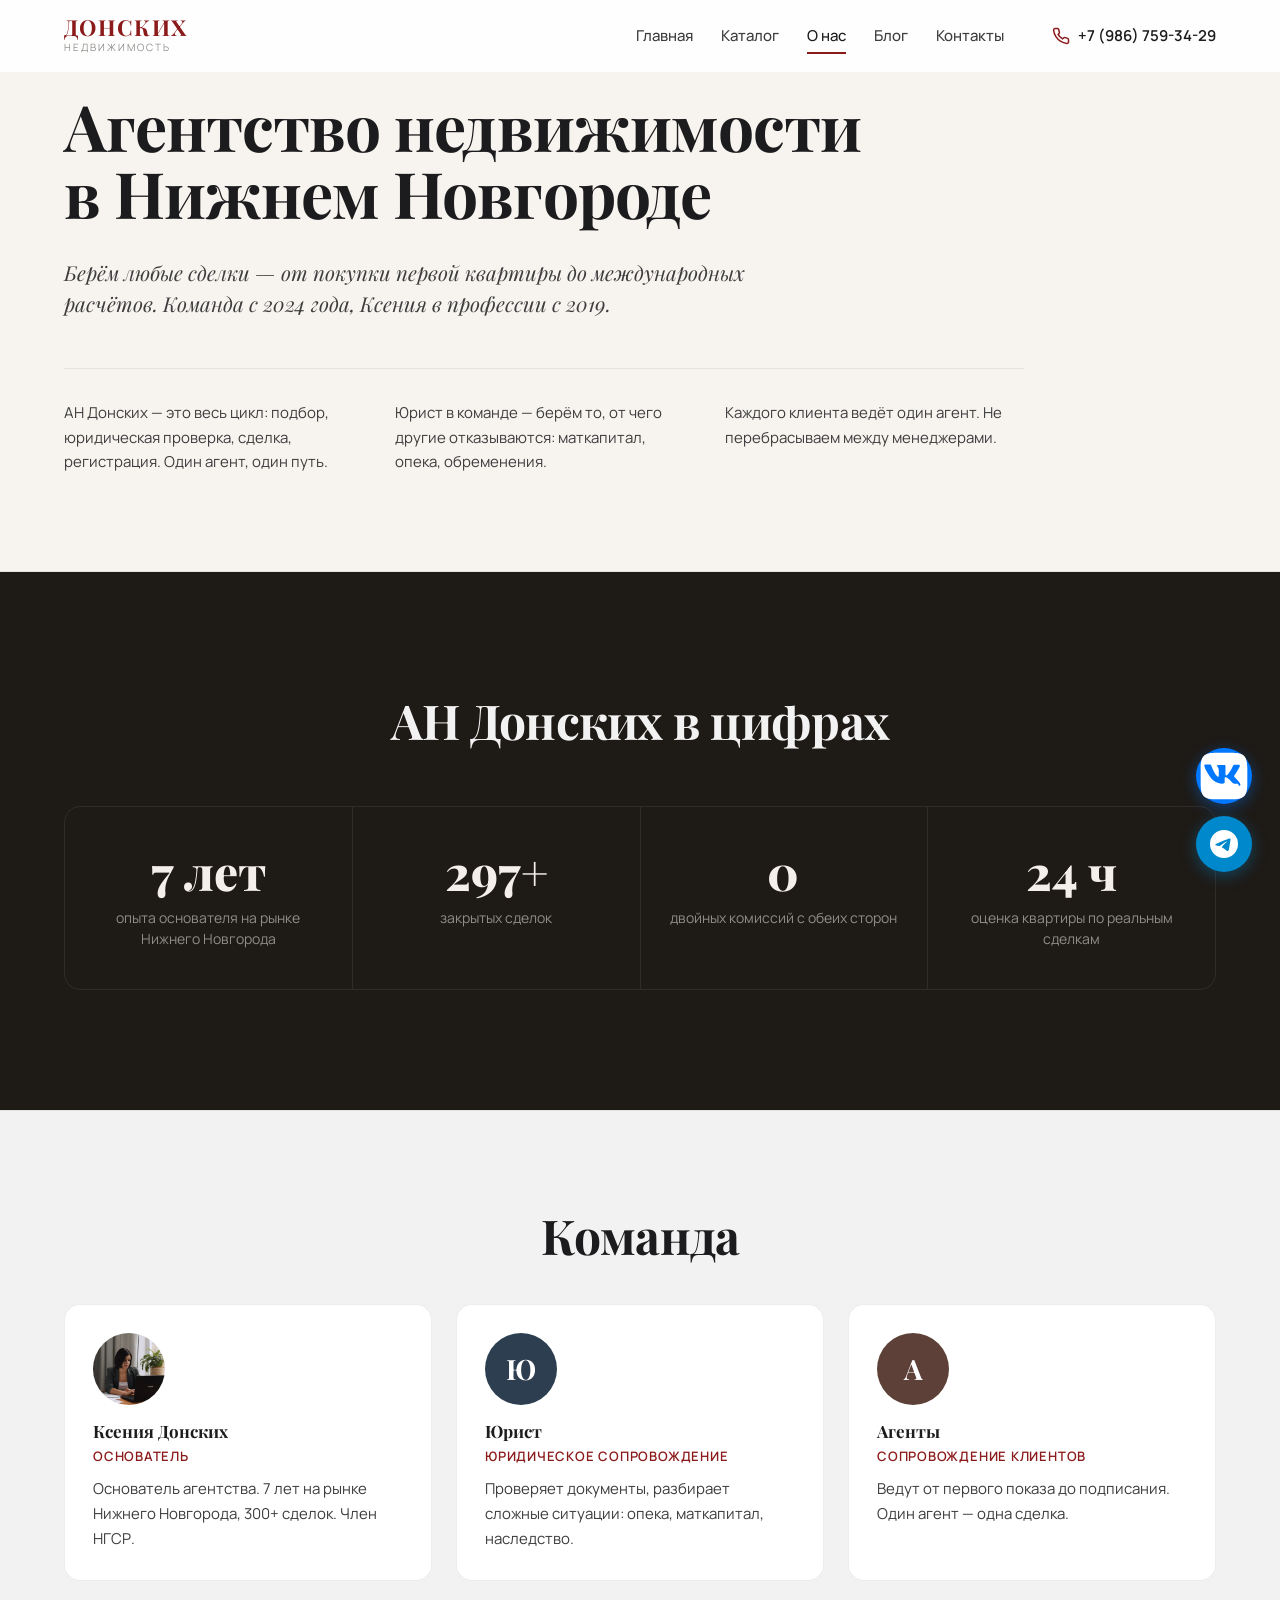
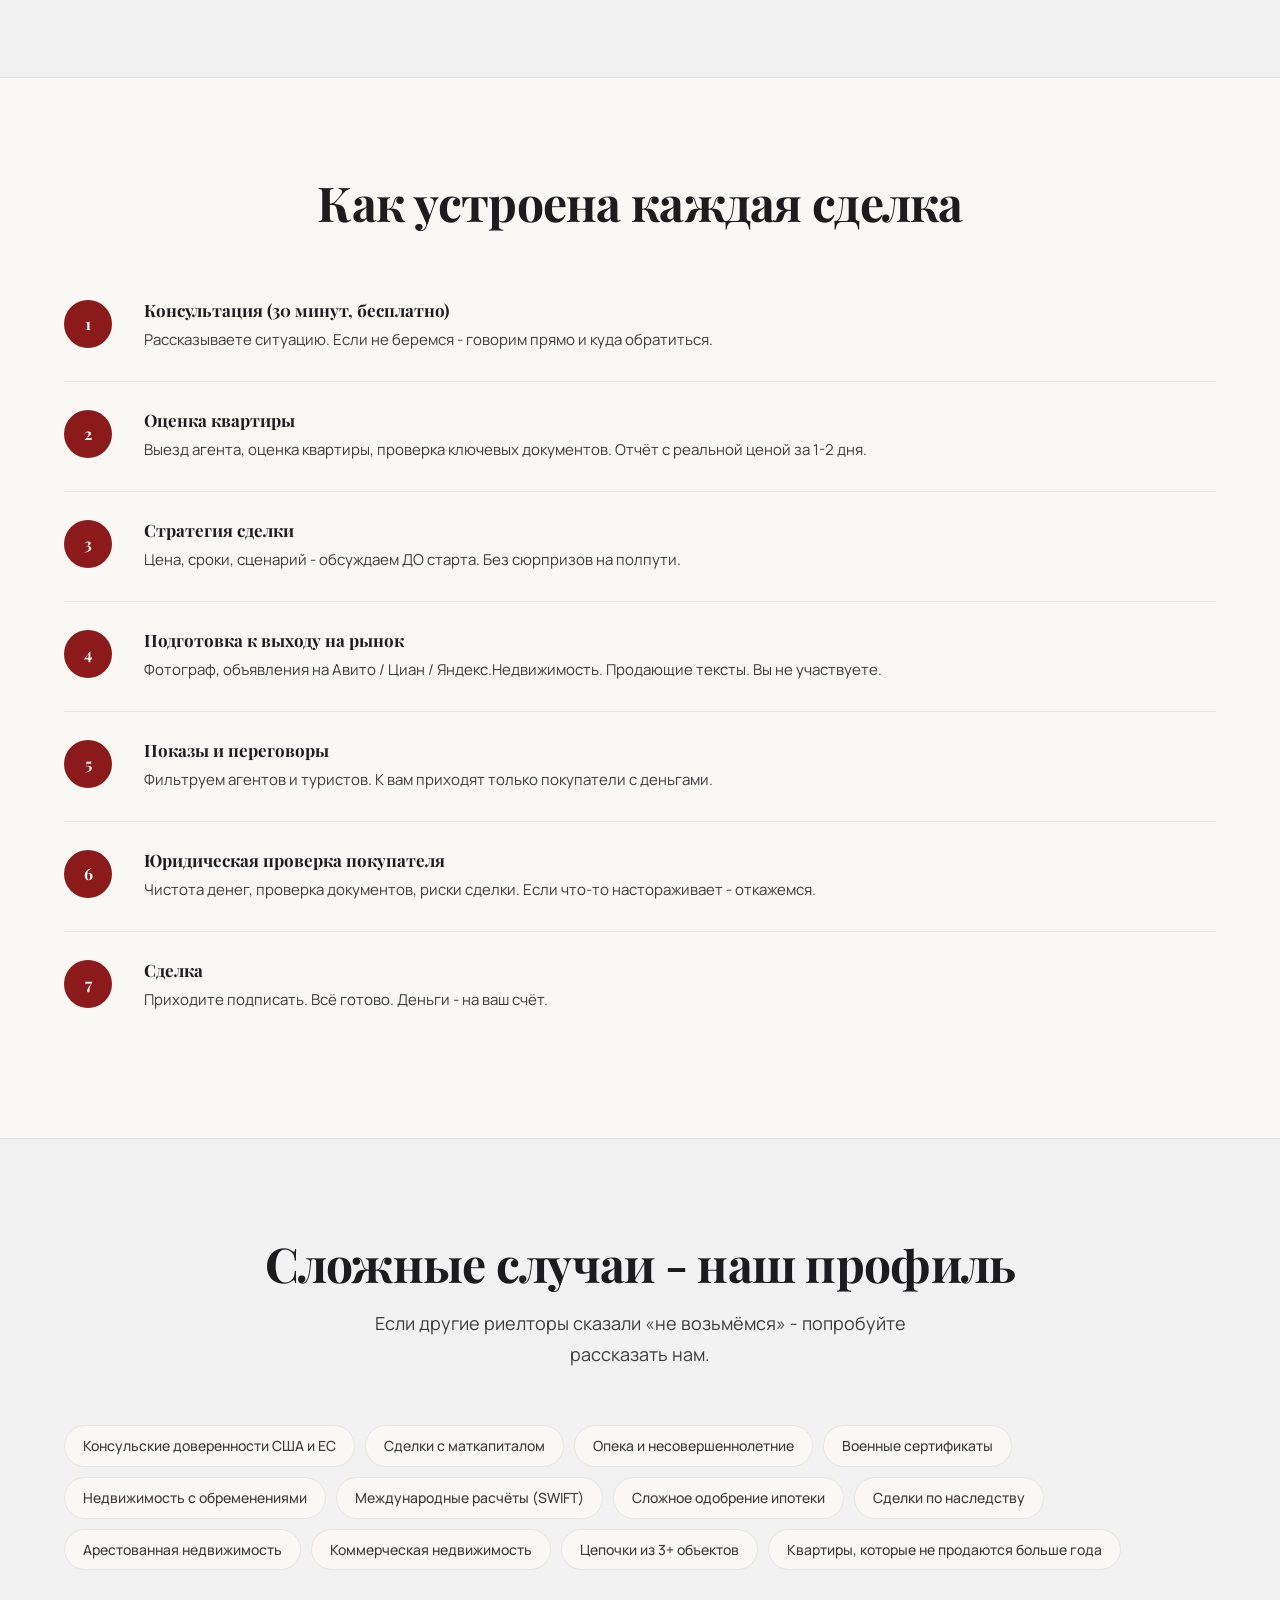
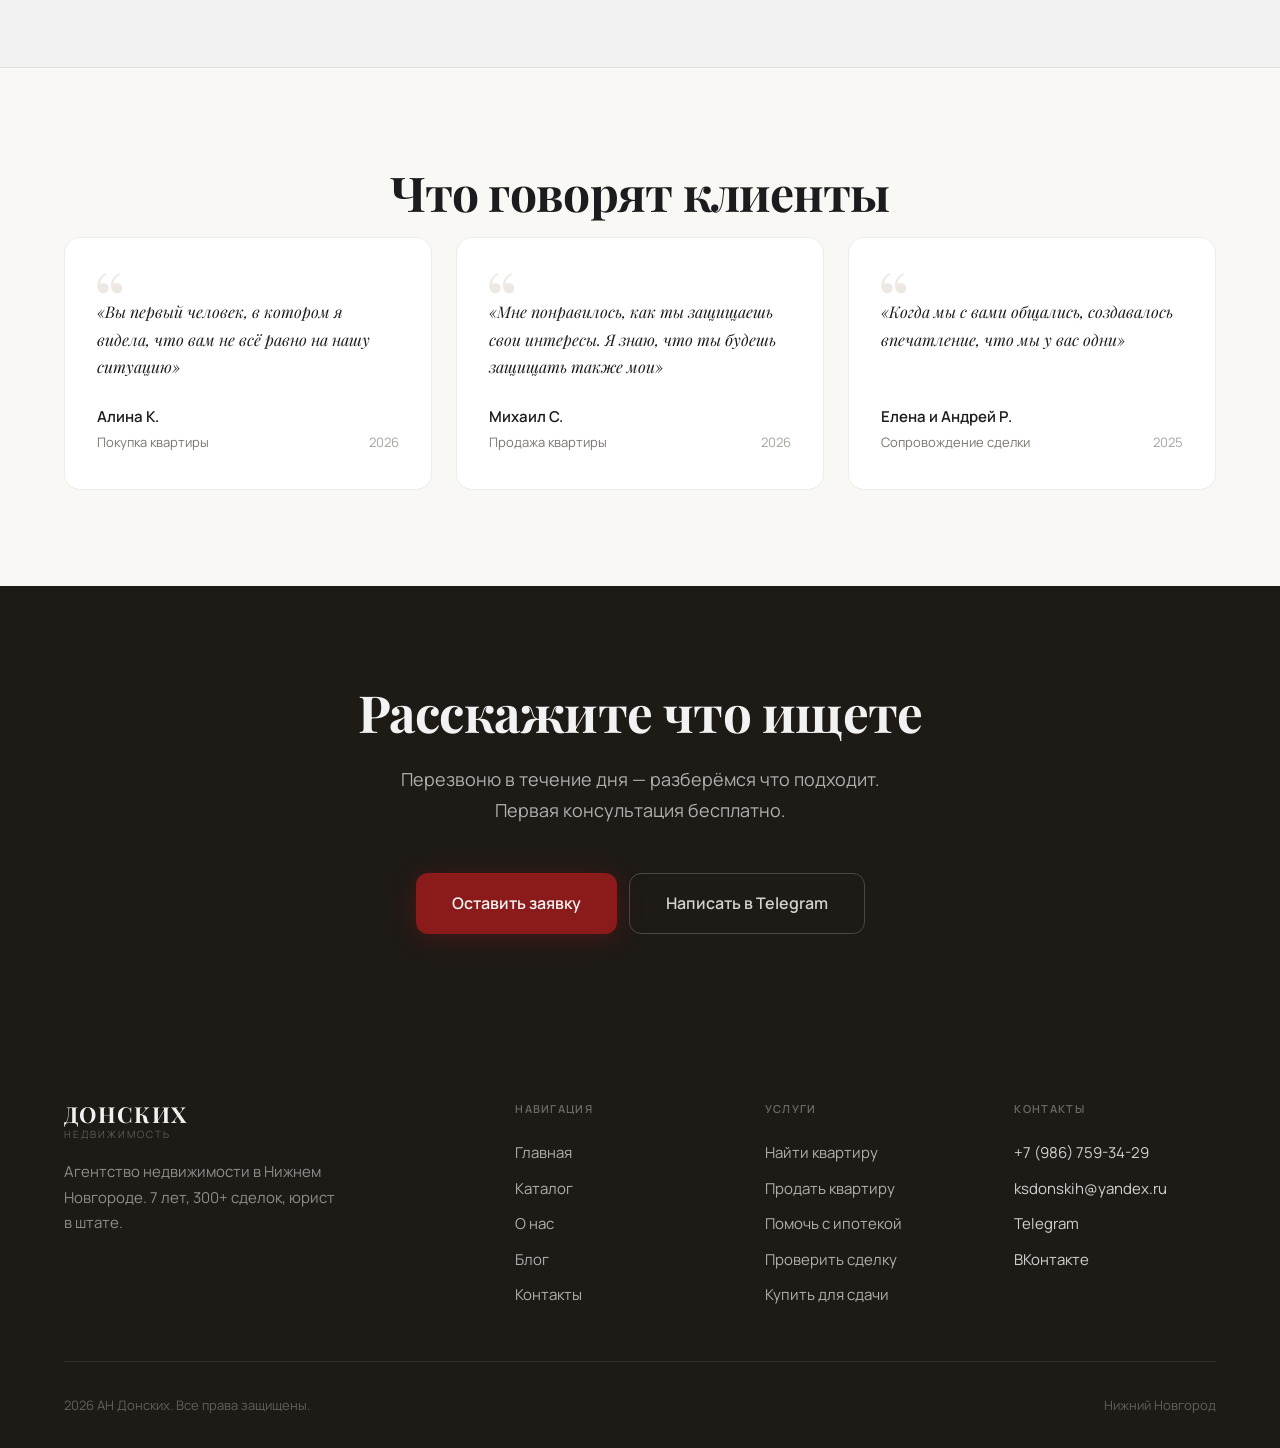
==== about.html @ f5d44aa5 "revert to monograms until KIE Seedream recovers" ====
<!DOCTYPE html>
<html lang="ru">
<head>
  <meta charset="UTF-8">
  <meta name="viewport" content="width=device-width, initial-scale=1.0">
  <title>О нас - АН Донских, агентство недвижимости в Нижнем Новгороде</title>
  <meta name="description" content="АН Донских - агентство недвижимости в Нижнем Новгороде. 7 лет опыта основателя, 300+ сделок, юрист в команде. Сложные случаи - наш профиль.">
  <link rel="canonical" href="https://donskikh-realty.ru/about.html">

  <!-- Favicon -->
  <link rel="icon" href="data:image/svg+xml,<svg xmlns='http://www.w3.org/2000/svg' viewBox='0 0 100 100'><rect width='100' height='100' rx='16' fill='%238B1A1A'/><text x='50' y='50' dy='.35em' font-size='64' font-family='Georgia,serif' fill='white' text-anchor='middle'>Д</text></svg>">

  <meta property="og:type" content="website">
  <meta property="og:title" content="О нас - АН Донских, агентство недвижимости в Нижнем Новгороде">
  <meta property="og:description" content="7 лет опыта, 300+ сделок, юрист в команде. Один агент до ключей. Без двойных комиссий.">
  <meta property="og:image" content="https://katrinfelix.github.io/donskikh-realty/images/hero-poster.jpg">
  <meta property="og:locale" content="ru_RU">

  <link rel="preconnect" href="https://fonts.googleapis.com">
  <link rel="preconnect" href="https://fonts.gstatic.com" crossorigin>
  <link href="https://fonts.googleapis.com/css2?family=Playfair+Display:ital,wght@0,700;0,800;1,400&family=Manrope:wght@300;400;500;600&display=swap" rel="stylesheet">
  <link rel="stylesheet" href="style.css">

  <script type="application/ld+json">
  {
    "@context": "https://schema.org",
    "@type": "RealEstateAgent",
    "name": "АН Донских",
    "description": "Агентство недвижимости в Нижнем Новгороде. 7 лет опыта, 300+ сделок, юрист в команде.",
    "url": "https://donskikh-realty.ru",
    "telephone": "+79867593429",
    "email": "ksdonskih@yandex.ru",
    "address": {
      "@type": "PostalAddress",
      "addressLocality": "Нижний Новгород",
      "addressRegion": "Нижегородская область",
      "addressCountry": "RU"
    },
    "founder": {
      "@type": "Person",
      "name": "Ксения Донских"
    }
  }
  </script>

  <style>
    /* --- Цифры агентства - ТЁМНАЯ секция --- */
    .numbers-section {
      background: var(--dark-warm);
      color: var(--white);
      padding: 120px 0;
    }
    .numbers-section h2 {
      color: var(--white);
      text-align: center;
      margin-bottom: 56px;
    }
    .numbers-grid-4 {
      display: grid;
      grid-template-columns: repeat(4, 1fr);
      gap: 0;
      border: 1px solid rgba(255,255,255,0.08);
      border-radius: var(--radius-lg);
      overflow: hidden;
    }
    .number-item {
      text-align: center;
      padding: 40px 24px;
      border-right: 1px solid rgba(255,255,255,0.08);
      transition: background var(--transition);
    }
    .number-item:last-child {
      border-right: none;
    }
    .number-item:hover {
      background: rgba(255,255,255,0.03);
    }
    .number-value {
      font-family: var(--font-heading);
      font-size: clamp(2.25rem, 4vw, 3rem);
      font-weight: 800;
      color: var(--primary-bg);
      line-height: 1;
      margin-bottom: 12px;
    }
    .number-label {
      font-family: var(--font);
      font-size: 0.875rem;
      color: rgba(255,255,255,0.5);
      line-height: 1.5;
    }

    /* --- Команда - компактная секция --- */
    .team-grid {
      display: grid;
      grid-template-columns: repeat(3, 1fr);
      gap: 24px;
      margin-top: 40px;
    }
    .team-card {
      padding: 28px;
      background: var(--bg-card);
      border: 1px solid var(--border-light);
      border-radius: var(--radius-lg);
      transition: border-color var(--transition);
    }
    .team-card:hover {
      border-color: var(--neutral-300);
    }
    .team-card-photo {
      width: 72px;
      height: 72px;
      border-radius: 50%;
      object-fit: cover;
      object-position: top;
      margin-bottom: 16px;
      display: block;
    }
    .team-card-photo-placeholder {
      width: 72px;
      height: 72px;
      border-radius: 50%;
      background: var(--neutral-100);
      border: 1px solid var(--border-light);
      margin-bottom: 16px;
      display: flex;
      align-items: center;
      justify-content: center;
    }
    .team-card-photo-placeholder svg {
      width: 32px;
      height: 32px;
      color: var(--neutral-400);
    }
    .team-monogram {
      width: 72px;
      height: 72px;
      border-radius: 50%;
      margin-bottom: 16px;
      display: flex;
      align-items: center;
      justify-content: center;
      font-family: var(--font-heading);
      font-size: 1.75rem;
      font-weight: 700;
      color: #fff;
      letter-spacing: -0.01em;
      flex-shrink: 0;
    }
    .team-card h3 {
      font-family: var(--font-heading);
      font-size: 1.0625rem;
      margin-bottom: 4px;
      color: var(--text);
    }
    .team-card-role {
      font-family: var(--font);
      font-size: 0.8125rem;
      color: var(--primary);
      font-weight: 600;
      margin-bottom: 10px;
      text-transform: uppercase;
      letter-spacing: 0.06em;
    }
    .team-card p {
      font-family: var(--font);
      font-size: 0.9375rem;
      color: var(--text-secondary);
      line-height: 1.65;
      margin: 0;
    }

    /* --- Экспертиза теги --- */
    .expertise-tags {
      display: flex;
      flex-wrap: wrap;
      gap: 10px;
      margin-top: 32px;
    }
    .expertise-tag {
      background: var(--neutral-50);
      border: 1px solid var(--border-light);
      border-radius: 100px;
      padding: 8px 18px;
      font-family: var(--font);
      font-size: 0.875rem;
      color: var(--text-secondary);
      transition: all var(--transition);
    }
    .expertise-tag:hover {
      background: var(--primary-bg);
      border-color: var(--primary);
      color: var(--primary);
    }

    /* --- Hero типографический (без фото) --- */
    .about-hero-typographic {
      padding: 72px 0 96px;
      background: var(--bg);
      border-bottom: 1px solid var(--border-light);
    }
    .about-hero-inner {
      max-width: 960px;
    }
    .about-hero-inner h1 {
      font-family: var(--font-heading);
      font-size: clamp(2.25rem, 5vw, 4rem);
      line-height: 1.05;
      letter-spacing: -0.015em;
      margin: 20px 0 32px;
      color: var(--text);
    }
    .about-hero-inner .lead {
      font-family: var(--font-heading);
      font-style: italic;
      font-size: clamp(1.125rem, 1.6vw, 1.4rem);
      line-height: 1.5;
      color: var(--text-secondary);
      max-width: 720px;
      margin-bottom: 48px;
    }
    .about-hero-meta {
      display: grid;
      grid-template-columns: repeat(3, 1fr);
      gap: 32px;
      padding-top: 32px;
      border-top: 1px solid var(--border-light);
    }
    .about-hero-meta .meta-col p {
      font-family: var(--font);
      font-size: 0.9375rem;
      line-height: 1.65;
      color: var(--text-secondary);
      margin: 0;
    }

    /* --- Процесс - 7 шагов --- */
    .process-steps-7 {
      display: flex;
      flex-direction: column;
      gap: 0;
      margin-top: 40px;
    }
    .process-step-7 {
      display: grid;
      grid-template-columns: 56px 1fr;
      gap: 24px;
      padding: 28px 0;
      border-bottom: 1px solid var(--border-light);
      align-items: start;
    }
    .process-step-7:last-child {
      border-bottom: none;
    }
    .step-num-7 {
      width: 48px;
      height: 48px;
      border-radius: 50%;
      background: var(--primary);
      color: var(--white);
      display: flex;
      align-items: center;
      justify-content: center;
      font-family: var(--font-heading);
      font-weight: 700;
      font-size: 1rem;
      flex-shrink: 0;
    }
    .step-content-7 h3 {
      font-family: var(--font-heading);
      font-size: 1.0625rem;
      margin-bottom: 8px;
      color: var(--text);
    }
    .step-content-7 p {
      font-family: var(--font);
      color: var(--text-secondary);
      font-size: 0.9375rem;
      line-height: 1.65;
      margin: 0;
    }

    @media (max-width: 1024px) {
      .numbers-grid-4 { grid-template-columns: repeat(2, 1fr); }
      .numbers-grid-4 .number-item:nth-child(2) { border-right: none; }
      .numbers-grid-4 .number-item:nth-child(3) { border-right: 1px solid rgba(255,255,255,0.08); }
      .numbers-grid-4 .number-item:nth-child(1),
      .numbers-grid-4 .number-item:nth-child(2) {
        border-bottom: 1px solid rgba(255,255,255,0.08);
      }
      .team-grid { grid-template-columns: 1fr; gap: 16px; }
      .about-hero-meta { grid-template-columns: 1fr; gap: 20px; }
    }
    @media (max-width: 768px) {
      .numbers-grid-4 { grid-template-columns: repeat(2, 1fr); }
      .process-step-7 { grid-template-columns: 44px 1fr; gap: 16px; }
      .about-hero-typographic { padding: 56px 0 72px; }
    }
  </style>
</head>
<body>

  <!-- 1. Header -->
  <header class="header">
    <div class="container">
      <a href="index.html" class="logo">
        <span class="logo-wordmark">ДОНСКИХ</span>
        <span class="logo-sub">Недвижимость</span>
      </a>
      <nav class="nav">
        <a href="index.html">Главная</a>
        <a href="catalog.html">Каталог</a>
        <a href="about.html" class="active">О&nbsp;нас</a>
        <a href="blog.html">Блог</a>
        <a href="contact.html">Контакты</a>
      </nav>
      <a href="tel:+79867593429" class="header-phone">
        <svg viewBox="0 0 24 24" fill="none" stroke="currentColor" stroke-width="2"><path d="M22 16.92v3a2 2 0 01-2.18 2 19.79 19.79 0 01-8.63-3.07 19.5 19.5 0 01-6-6 19.79 19.79 0 01-3.07-8.67A2 2 0 014.11 2h3a2 2 0 012 1.72c.127.96.361 1.903.7 2.81a2 2 0 01-.45 2.11L8.09 9.91a16 16 0 006 6l1.27-1.27a2 2 0 012.11-.45c.907.339 1.85.573 2.81.7A2 2 0 0122 16.92z"/></svg>
        +7&nbsp;(986)&nbsp;759-34-29
      </a>
      <button class="burger" aria-label="Меню">
        <span></span><span></span><span></span>
      </button>
    </div>
  </header>

  <!-- Mobile Menu -->
  <div class="mobile-menu">
    <a href="index.html">Главная</a>
    <a href="catalog.html">Каталог</a>
    <a href="about.html">О нас</a>
    <a href="blog.html">Блог</a>
    <a href="contact.html">Контакты</a>
    <a href="tel:+79867593429" style="color: var(--primary);">+7 (986) 759-34-29</a>
    <a href="contact.html" class="btn btn-primary">Оставить заявку</a>
  </div>

  <!-- 2. Hero - типографический -->
  <section class="about-hero about-hero-typographic">
    <div class="container">
      <div class="about-hero-inner reveal">
        <h1>Агентство недвижимости<br>в&nbsp;Нижнем&nbsp;Новгороде</h1>
        <p class="lead">Берём любые сделки — от покупки первой квартиры до международных расчётов. Команда с 2024 года, Ксения в профессии с 2019.</p>
        <div class="about-hero-meta">
          <div class="meta-col">
            <p>АН Донских — это весь цикл: подбор, юридическая проверка, сделка, регистрация. Один агент, один путь.</p>
          </div>
          <div class="meta-col">
            <p>Юрист в команде — берём то, от чего другие отказываются: маткапитал, опека, обременения.</p>
          </div>
          <div class="meta-col">
            <p>Каждого клиента ведёт один агент. Не перебрасываем между менеджерами.</p>
          </div>
        </div>
      </div>
    </div>
  </section>

  <!-- 3. Цифры - тёмная секция -->
  <section class="numbers-section">
    <div class="container">
      <h2 class="reveal">АН Донских в цифрах</h2>
      <div class="numbers-grid-4">

        <div class="number-item reveal stagger-1">
          <div class="number-value" data-count="7" data-suffix=" лет">7 лет</div>
          <div class="number-label">опыта основателя на рынке Нижнего Новгорода</div>
        </div>

        <div class="number-item reveal stagger-2">
          <div class="number-value" data-count="300" data-suffix="+">300+</div>
          <div class="number-label">закрытых сделок</div>
        </div>

        <div class="number-item reveal stagger-3">
          <div class="number-value" data-count="0" data-suffix="">0</div>
          <div class="number-label">двойных комиссий с обеих сторон</div>
        </div>

        <div class="number-item reveal stagger-4">
          <div class="number-value" data-count="24" data-suffix=" ч">24 ч</div>
          <div class="number-label">оценка квартиры по реальным сделкам</div>
        </div>

      </div>
    </div>
  </section>

  <!-- 4. Команда -->
  <section class="section-white">
    <div class="container">
      <h2 class="section-title reveal">Команда</h2>
      <div class="team-grid">

        <div class="team-card reveal stagger-1">
          <img src="images/ksenia-5.jpg" alt="Ксения Донских - основатель АН Донских" class="team-card-photo">
          <h3>Ксения Донских</h3>
          <div class="team-card-role">Основатель</div>
          <p>Основатель агентства. 7 лет на рынке Нижнего Новгорода, 300+ сделок. Член НГСР.</p>
        </div>

        <div class="team-card reveal stagger-2">
          <div class="team-monogram" style="background:#2C3E50;">Ю</div>
          <h3>Юрист</h3>
          <div class="team-card-role">Юридическое сопровождение</div>
          <p>Проверяет документы, разбирает сложные ситуации: опека, маткапитал, наследство.</p>
        </div>

        <div class="team-card reveal stagger-3">
          <div class="team-monogram" style="background:#5D4037;">А</div>
          <h3>Агенты</h3>
          <div class="team-card-role">Сопровождение клиентов</div>
          <p>Ведут от первого показа до подписания. Один агент — одна сделка.</p>
        </div>

      </div>
    </div>
  </section>

  <!-- 5. Как мы ведём сделку - 7 этапов -->
  <section class="section-light">
    <div class="container">
      <h2 class="section-title reveal">Как устроена каждая сделка</h2>
      <div class="process-steps-7">

        <div class="process-step-7 reveal stagger-1">
          <div class="step-num-7">1</div>
          <div class="step-content-7">
            <h3>Консультация (30 минут, бесплатно)</h3>
            <p>Рассказываете ситуацию. Если не беремся - говорим прямо и куда обратиться.</p>
          </div>
        </div>

        <div class="process-step-7 reveal stagger-2">
          <div class="step-num-7">2</div>
          <div class="step-content-7">
            <h3>Оценка квартиры</h3>
            <p>Выезд агента, оценка квартиры, проверка ключевых документов. Отчёт с реальной ценой за 1-2 дня.</p>
          </div>
        </div>

        <div class="process-step-7 reveal stagger-3">
          <div class="step-num-7">3</div>
          <div class="step-content-7">
            <h3>Стратегия сделки</h3>
            <p>Цена, сроки, сценарий - обсуждаем ДО старта. Без сюрпризов на полпути.</p>
          </div>
        </div>

        <div class="process-step-7 reveal stagger-4">
          <div class="step-num-7">4</div>
          <div class="step-content-7">
            <h3>Подготовка к выходу на рынок</h3>
            <p>Фотограф, объявления на Авито / Циан / Яндекс.Недвижимость. Продающие тексты. Вы не участвуете.</p>
          </div>
        </div>

        <div class="process-step-7 reveal stagger-1">
          <div class="step-num-7">5</div>
          <div class="step-content-7">
            <h3>Показы и переговоры</h3>
            <p>Фильтруем агентов и туристов. К вам приходят только покупатели с деньгами.</p>
          </div>
        </div>

        <div class="process-step-7 reveal stagger-2">
          <div class="step-num-7">6</div>
          <div class="step-content-7">
            <h3>Юридическая проверка покупателя</h3>
            <p>Чистота денег, проверка документов, риски сделки. Если что-то настораживает - откажемся.</p>
          </div>
        </div>

        <div class="process-step-7 reveal stagger-3">
          <div class="step-num-7">7</div>
          <div class="step-content-7">
            <h3>Сделка</h3>
            <p>Приходите подписать. Всё готово. Деньги - на ваш счёт.</p>
          </div>
        </div>

      </div>
    </div>
  </section>

  <!-- 6. Экспертиза (теги) -->
  <section class="section-white">
    <div class="container">
      <h2 class="section-title reveal">Сложные случаи - наш профиль</h2>
      <p class="section-subtitle reveal">Если другие риелторы сказали «не возьмёмся» - попробуйте рассказать нам.</p>
      <div class="expertise-tags reveal">
        <span class="expertise-tag">Консульские доверенности США и ЕС</span>
        <span class="expertise-tag">Сделки с маткапиталом</span>
        <span class="expertise-tag">Опека и несовершеннолетние</span>
        <span class="expertise-tag">Военные сертификаты</span>
        <span class="expertise-tag">Недвижимость с обременениями</span>
        <span class="expertise-tag">Международные расчёты (SWIFT)</span>
        <span class="expertise-tag">Сложное одобрение ипотеки</span>
        <span class="expertise-tag">Сделки по наследству</span>
        <span class="expertise-tag">Арестованная недвижимость</span>
        <span class="expertise-tag">Коммерческая недвижимость</span>
        <span class="expertise-tag">Цепочки из 3+ объектов</span>
        <span class="expertise-tag">Квартиры, которые не продаются больше года</span>
      </div>
    </div>
  </section>

  <!-- 7. Отзывы -->
  <section class="section-light">
    <div class="container">
      <h2 class="section-title reveal">Что говорят клиенты</h2>
      <div class="reviews-grid" id="reviews-grid">
        <div class="review-card reveal stagger-1">
          <p class="review-text">«Вы первый человек, в котором я видела, что вам не всё равно на нашу ситуацию»</p>
          <div class="review-author">
            <div>
              <div class="review-name">Клиент АН Донских</div>
              <div class="review-type">Покупка квартиры</div>
            </div>
          </div>
        </div>
        <div class="review-card reveal stagger-2">
          <p class="review-text">«Мне понравилось, как ты защищаешь свои интересы. Я знаю, что ты будешь защищать также мои»</p>
          <div class="review-author">
            <div>
              <div class="review-name">Клиент АН Донских</div>
              <div class="review-type">Продажа квартиры</div>
            </div>
          </div>
        </div>
        <div class="review-card reveal stagger-3">
          <p class="review-text">«Без вас бы мы просто сказали "да и бог с ним"»</p>
          <div class="review-author">
            <div>
              <div class="review-name">Клиент АН Донских</div>
              <div class="review-type">Сопровождение сделки</div>
            </div>
          </div>
        </div>
      </div>
    </div>
  </section>

  <!-- 8. CTA -->
  <section class="cta-section">
    <div class="container">
      <h2 class="reveal">Расскажите что ищете</h2>
      <p class="reveal">Перезвоню в течение дня — разберёмся что подходит. Первая консультация бесплатно.</p>
      <div class="cta-buttons reveal">
        <a href="contact.html" class="btn btn-primary btn-lg">Оставить заявку</a>
        <a href="https://t.me/XSENIA_DONSKIH" target="_blank" class="btn btn-secondary btn-lg">Написать в Telegram</a>
      </div>
    </div>
  </section>

  <!-- Footer -->
  <footer class="footer">
    <div class="container">
      <div class="footer-grid">
        <div class="footer-brand">
          <a href="index.html" class="logo">
            <span class="logo-wordmark">ДОНСКИХ</span>
            <span class="logo-sub">Недвижимость</span>
          </a>
          <p>Агентство недвижимости в Нижнем Новгороде. 7 лет, 300+ сделок, юрист в штате.</p>
        </div>
        <div class="footer-col">
          <h4>Навигация</h4>
          <a href="index.html">Главная</a>
          <a href="catalog.html">Каталог</a>
          <a href="about.html">О нас</a>
          <a href="blog.html">Блог</a>
          <a href="contact.html">Контакты</a>
        </div>
        <div class="footer-col">
          <h4>Услуги</h4>
          <a href="contact.html">Найти квартиру</a>
          <a href="contact.html">Продать квартиру</a>
          <a href="contact.html">Помочь с ипотекой</a>
          <a href="contact.html">Проверить сделку</a>
          <a href="contact.html">Купить для сдачи</a>
        </div>
        <div class="footer-col">
          <h4>Контакты</h4>
          <a href="tel:+79867593429">+7 (986) 759-34-29</a>
          <a href="mailto:ksdonskih@yandex.ru">ksdonskih@yandex.ru</a>
          <a href="https://t.me/XSENIA_DONSKIH" target="_blank">Telegram</a>
          <a href="https://vk.com/club225062367" target="_blank">ВКонтакте</a>
        </div>
      </div>
      <div class="footer-bottom">
        <span>2026 АН Донских. Все права защищены.</span>
        <span>Нижний Новгород</span>
      </div>
    </div>
  </footer>

  <!-- Floating Buttons -->
  <div class="float-buttons">
    <a href="https://vk.com/club225062367" target="_blank" class="float-vkmax" aria-label="VK Max"><svg viewBox="0 0 24 24" fill="#fff"><path d="M15.07 2H8.93C3.33 2 2 3.33 2 8.93v6.14C2 20.67 3.33 22 8.93 22h6.14C20.67 22 22 20.67 22 15.07V8.93C22 3.33 20.67 2 15.07 2zm2.95 13.27h-1.67c-.63 0-.82-.5-1.95-1.63-1-.95-1.43-1.08-1.68-1.08-.34 0-.44.1-.44.58v1.48c0 .42-.13.67-1.22.67-1.8 0-3.8-1.09-5.2-3.13C4.04 9.55 3.6 7.9 3.6 7.55c0-.25.1-.48.58-.48h1.67c.43 0 .6.2.76.67.84 2.43 2.25 4.56 2.83 4.56.22 0 .32-.1.32-.65V9.4c-.07-1.17-.68-1.27-.68-1.69 0-.2.16-.4.43-.4h2.63c.36 0 .49.19.49.62v3.33c0 .36.16.49.27.49.22 0 .4-.13.8-.53 1.24-1.39 2.13-3.52 2.13-3.52.12-.25.32-.48.75-.48h1.67c.5 0 .61.26.5.62-.21.97-2.26 3.87-2.26 3.87-.18.29-.24.42 0 .74.17.24.74.74 1.12 1.19.7.79 1.23 1.46 1.38 1.92.13.46-.1.7-.56.7z"/></svg></a>
    <a href="https://t.me/XSENIA_DONSKIH" target="_blank" class="float-telegram" aria-label="Telegram"><svg viewBox="0 0 24 24"><path d="M11.944 0A12 12 0 0 0 0 12a12 12 0 0 0 12 12 12 12 0 0 0 12-12A12 12 0 0 0 12 0a12 12 0 0 0-.056 0zm4.962 7.224c.1-.002.321.023.465.14a.506.506 0 0 1 .171.325c.016.093.036.306.02.472-.18 1.898-.962 6.502-1.36 8.627-.168.9-.499 1.201-.82 1.23-.696.065-1.225-.46-1.9-.902-1.056-.693-1.653-1.124-2.678-1.8-1.185-.78-.417-1.21.258-1.91.177-.184 3.247-2.977 3.307-3.23.007-.032.014-.15-.056-.212s-.174-.041-.249-.024c-.106.024-1.793 1.14-5.061 3.345-.48.33-.913.49-1.302.48-.428-.008-1.252-.241-1.865-.44-.752-.245-1.349-.374-1.297-.789.027-.216.325-.437.893-.663 3.498-1.524 5.83-2.529 6.998-3.014 3.332-1.386 4.025-1.627 4.476-1.635z"/></svg></a>
  </div>

  <!-- Back to Top -->
  <button class="back-to-top" aria-label="Наверх" id="back-to-top">
    <svg viewBox="0 0 24 24" fill="none" stroke="currentColor" stroke-width="2"><polyline points="18 15 12 9 6 15"/></svg>
  </button>

  <!-- Mobile CTA Bar -->
  <div class="mobile-cta-bar" id="mobile-cta-bar">
    <a href="tel:+79867593429" class="btn btn-secondary">Позвонить</a>
    <a href="contact.html" class="btn btn-primary">Оставить заявку</a>
  </div>

  <script src="data.js"></script>
  <script src="script.js"></script>
</body>
</html>
---- style.css ----
/* ============================================================
   style.css — Донских Недвижимость
   Brand: бордо #8B1A1A, Playfair Display + Manrope
   ============================================================ */

/* ---------- CSS Custom Properties ---------- */
:root {
  /* === Брендовая палитра (из brand-book-preview.html — источник истины) === */
  --primary: #8B1A1A;          /* бордо — фон карточек, кнопки, цифры, акценты */
  --primary-hover: #A01F1F;
  --primary-light: #A01F1F;    /* alias для обратной совместимости */
  --primary-dark: #6B1414;
  --primary-bg: #F5EFEA;
  --primary-bg-hover: #EDE5DC;
  --accent: #C0392B;           /* красный — детали, разделители, emphasis */

  --bg: #F7F4F0;               /* ОСНОВНОЙ фон сайта (warm cream) */
  --bg-warm: #EDE8E1;          /* альт-секции */
  --white: #F2F2F2;            /* кремово-белый (не чисто-белый) */
  --bg-card: #FFFFFF;          /* карточки чисто белые */
  --bg-section-alt: #EDE8E1;   /* alt секции */
  --cream: #F2F2F2;            /* alias для обратной совместимости */

  --dark: #1C1C1E;             /* для тёмных акцентов / CTA section */
  --dark-warm: #1E1A16;
  --neutral: #3D3D3D;          /* тёмно-серый для вторичного фона */
  --muted: #7A7570;            /* muted text */

  --text: #1C1C1E;
  --text-secondary: #3D3D3D;
  --text-muted: #7A7570;
  --text-light: #A8A49F;

  --border: rgba(28,28,30,0.12);
  --border-light: rgba(28,28,30,0.08);
  --border-warm: rgba(28,28,30,0.1);
  --divider: rgba(28,28,30,0.1);

  /* Нейтральные утилиты — для совместимости с существующим кодом */
  --neutral-50: #FAF8F5;
  --neutral-100: #F5F0EB;
  --neutral-200: #EDE8E1;
  --neutral-300: #DDD5CC;
  --neutral-400: #B8B0A6;
  --neutral-500: #7A7570;
  --neutral-600: #3D3D3D;
  --neutral-700: #2C2C2C;
  --neutral-800: #1C1C1E;
  --neutral-900: #0D0D0D;

  --shadow-sm: 0 1px 3px rgba(0,0,0,0.05);
  --shadow-md: 0 4px 16px rgba(0,0,0,0.07);
  --shadow-lg: 0 8px 32px rgba(0,0,0,0.09);
  --shadow-xl: 0 16px 48px rgba(0,0,0,0.11);

  --radius-sm: 8px;
  --radius-md: 12px;
  --radius-lg: 16px;
  --radius-xl: 24px;

  --header-h: 72px;
  --container: 1200px;
  --transition: 0.3s cubic-bezier(0.4, 0, 0.2, 1);
  --transition-slow: 0.6s cubic-bezier(0.4, 0, 0.2, 1);

  --font-heading: 'Playfair Display', Georgia, serif;
  --font: 'Manrope', -apple-system, BlinkMacSystemFont, 'Segoe UI', sans-serif;

  /* === Ритм секций === */
  --section-padding-light: 96px 0;
  --section-padding-white: 96px 0;
  --section-padding-dark:  96px 0;
}

/* ---------- Reset & Base ---------- */
*, *::before, *::after { box-sizing: border-box; margin: 0; padding: 0; }

html {
  scroll-behavior: smooth;
  -webkit-font-smoothing: antialiased;
  -moz-osx-font-smoothing: grayscale;
}

body {
  font-family: var(--font);
  font-size: 16px;
  line-height: 1.7;
  color: var(--text);
  background: var(--bg);
  overflow-x: hidden;
  animation: fadeInUp 0.6s ease-out;
}

img { max-width: 100%; height: auto; display: block; }
a { text-decoration: none; color: inherit; transition: color var(--transition); }
ul, ol { list-style: none; }
button { cursor: pointer; border: none; background: none; font-family: inherit; }
input, select, textarea { font-family: inherit; font-size: inherit; }

.container {
  max-width: var(--container);
  margin: 0 auto;
  padding: 0 24px;
}

/* White-space control for prices */
.price, .price-value, [data-price] {
  white-space: nowrap;
}

/* ---------- Typography ---------- */
h1, h2, h3, h4, h5, h6 {
  font-family: var(--font-heading);
  line-height: 1.2;
  font-weight: 700;
  color: var(--text);
}

h1 { font-size: clamp(2.25rem, 5vw, 3.75rem); letter-spacing: -0.02em; }
h2 { font-size: clamp(2rem, 4vw, 3rem); letter-spacing: -0.015em; }
h3 { font-size: clamp(1.25rem, 2.5vw, 1.5rem); }

.section-title {
  font-family: var(--font-heading);
  text-align: center;
  margin-bottom: 16px;
}

.section-subtitle {
  font-family: var(--font);
  text-align: center;
  color: var(--text-secondary);
  font-size: 1.125rem;
  max-width: 600px;
  margin: 0 auto 56px;
  line-height: 1.7;
}

/* section-label — тонкая тёмно-серая подпись, не бордо */
.section-label {
  display: inline-block;
  font-family: var(--font);
  font-size: 0.6875rem;
  font-weight: 600;
  letter-spacing: 0.12em;
  text-transform: uppercase;
  color: var(--neutral-500);
  margin-bottom: 24px;     /* больше воздуха между label и h2 */
}

/* section-label на тёмном фоне */
.section-dark .section-label,
.numbers-section .section-label,
.cta-section .section-label {
  color: rgba(255,255,255,0.45);
}

/* ---------- Logo ---------- */
.logo {
  display: flex;
  flex-direction: column;
  align-items: flex-start;
  gap: 0;
  text-decoration: none;
  flex-shrink: 0;
}

.logo-wordmark {
  font-family: var(--font-heading);
  font-weight: 700;
  font-size: 22px;
  letter-spacing: 0.06em;
  color: var(--primary);
  line-height: 1.1;
}

.logo-sub {
  font-family: var(--font);
  font-weight: 300;
  font-size: 10px;
  letter-spacing: 0.2em;
  color: var(--text-muted);
  text-transform: uppercase;
  display: block;
}

/* ---------- Scroll Animation Classes ---------- */
.reveal {
  opacity: 0;
  transform: translateY(40px);
  transition: opacity 0.8s cubic-bezier(0.16, 1, 0.3, 1),
              transform 0.8s cubic-bezier(0.16, 1, 0.3, 1);
  will-change: opacity, transform;
}

.reveal.visible {
  opacity: 1;
  transform: translateY(0);
}

.reveal-left {
  opacity: 0;
  transform: translateX(-40px);
  transition: opacity 0.8s cubic-bezier(0.16, 1, 0.3, 1),
              transform 0.8s cubic-bezier(0.16, 1, 0.3, 1);
  will-change: opacity, transform;
}

.reveal-left.visible {
  opacity: 1;
  transform: translateX(0);
}

.reveal-right {
  opacity: 0;
  transform: translateX(40px);
  transition: opacity 0.8s cubic-bezier(0.16, 1, 0.3, 1),
              transform 0.8s cubic-bezier(0.16, 1, 0.3, 1);
  will-change: opacity, transform;
}

.reveal-right.visible {
  opacity: 1;
  transform: translateX(0);
}

.reveal-scale {
  opacity: 0;
  transform: scale(0.95);
  transition: opacity 0.8s cubic-bezier(0.16, 1, 0.3, 1),
              transform 0.8s cubic-bezier(0.16, 1, 0.3, 1);
  will-change: opacity, transform;
}

.reveal-scale.visible {
  opacity: 1;
  transform: scale(1);
}

/* Stagger delays for cards */
.stagger-1 { transition-delay: 0.05s; }
.stagger-2 { transition-delay: 0.1s; }
.stagger-3 { transition-delay: 0.15s; }
.stagger-4 { transition-delay: 0.2s; }
.stagger-5 { transition-delay: 0.25s; }
.stagger-6 { transition-delay: 0.3s; }

/* ---------- Buttons ---------- */
.btn {
  display: inline-flex;
  align-items: center;
  justify-content: center;
  gap: 8px;
  padding: 14px 28px;
  border-radius: var(--radius-sm);
  font-family: var(--font);
  font-weight: 600;
  font-size: 0.9375rem;
  transition: all var(--transition);
  white-space: nowrap;
}

.btn-primary {
  background: var(--primary);
  color: var(--white);
}
.btn-primary:hover {
  background: var(--primary-dark);
  transform: translateY(-1px);
  box-shadow: 0 4px 12px rgba(139,26,26,0.3);
}

.btn-secondary {
  background: var(--white);
  color: var(--text);
  border: 1.5px solid var(--border);
}
.btn-secondary:hover {
  border-color: var(--primary);
  color: var(--primary);
  transform: translateY(-1px);
}

.btn-outline-gold {
  background: transparent;
  color: var(--primary);
  border: 1.5px solid var(--primary);
}
.btn-outline-gold:hover {
  background: var(--primary);
  color: var(--white);
  transform: translateY(-1px);
}

.btn-ghost {
  background: transparent;
  color: var(--text-secondary);
  padding: 10px 16px;
}
.btn-ghost:hover {
  color: var(--primary);
}

.btn-lg {
  padding: 16px 36px;
  font-size: 1rem;
  border-radius: var(--radius-md);
}

.btn svg {
  width: 18px;
  height: 18px;
}

/* ---------- Header ---------- */
.header {
  position: fixed;
  top: 0;
  left: 0;
  right: 0;
  z-index: 1000;
  height: var(--header-h);
  background: rgba(255,255,255,0.88);
  backdrop-filter: blur(10px);
  -webkit-backdrop-filter: blur(10px);
  border-bottom: 1px solid transparent;
  transition: box-shadow 200ms ease, padding 200ms ease, background 200ms ease;
}

.header.scrolled {
  background: rgba(255,255,255,0.97);
  border-bottom-color: var(--border-light);
  box-shadow: 0 1px 3px rgba(0,0,0,0.05);
}

.header > .container {
  display: flex;
  align-items: center;
  height: 100%;
  gap: 32px;
}

.nav {
  display: flex;
  gap: 28px;
  margin-left: auto;
}

.nav a {
  font-family: var(--font);
  font-size: 0.9375rem;
  font-weight: 500;
  color: var(--text-secondary);
  position: relative;
  padding: 4px 0;
}

.nav a::after {
  content: '';
  position: absolute;
  bottom: -2px;
  left: 0;
  width: 0;
  height: 2px;
  background: var(--primary);
  transition: width var(--transition);
}

.nav a:hover,
.nav a.active {
  color: var(--text);
}

.nav a:hover::after,
.nav a.active::after {
  width: 100%;
}

.header-phone {
  display: flex;
  align-items: center;
  gap: 8px;
  font-family: var(--font);
  font-weight: 600;
  font-size: 0.9375rem;
  color: var(--text);
  white-space: nowrap;
  margin-left: 16px;
}

.header-phone svg {
  width: 18px;
  height: 18px;
  color: var(--primary);
}

.header-phone:hover {
  color: var(--primary);
}

/* Burger */
.burger {
  display: none;
  flex-direction: column;
  gap: 5px;
  width: 28px;
  padding: 4px 0;
  margin-left: auto;
}

.burger span {
  display: block;
  height: 2px;
  background: var(--text);
  border-radius: 2px;
  transition: all var(--transition);
}

.burger.active span:nth-child(1) { transform: rotate(45deg) translate(5px, 5px); }
.burger.active span:nth-child(2) { opacity: 0; }
.burger.active span:nth-child(3) { transform: rotate(-45deg) translate(5px, -5px); }

/* Mobile Menu */
.mobile-menu {
  position: fixed;
  top: var(--header-h);
  left: 0;
  right: 0;
  bottom: 0;
  background: var(--white);
  z-index: 999;
  padding: 32px 24px;
  display: flex;
  flex-direction: column;
  gap: 24px;
  opacity: 0;
  visibility: hidden;
  transform: translateY(-20px);
  transition: opacity 0.4s cubic-bezier(0.4, 0, 0.2, 1),
              transform 0.4s cubic-bezier(0.4, 0, 0.2, 1),
              visibility 0.4s;
  pointer-events: none;
  overflow-y: auto;
}

.mobile-menu.open {
  opacity: 1;
  visibility: visible;
  transform: translateY(0);
  pointer-events: all;
}

.mobile-menu a {
  font-family: var(--font);
  font-size: 1.25rem;
  font-weight: 600;
  color: var(--text);
  padding: 8px 0;
  border-bottom: 1px solid var(--border-light);
  transform: translateX(-20px);
  opacity: 0;
  transition: transform 0.3s ease, opacity 0.3s ease, color 0.2s ease;
}

.mobile-menu.open a {
  transform: translateX(0);
  opacity: 1;
}

.mobile-menu.open a:nth-child(1) { transition-delay: 0.05s; }
.mobile-menu.open a:nth-child(2) { transition-delay: 0.1s; }
.mobile-menu.open a:nth-child(3) { transition-delay: 0.15s; }
.mobile-menu.open a:nth-child(4) { transition-delay: 0.2s; }
.mobile-menu.open a:nth-child(5) { transition-delay: 0.25s; }
.mobile-menu.open a:nth-child(6) { transition-delay: 0.3s; }
.mobile-menu.open a:nth-child(7) { transition-delay: 0.35s; }

.mobile-menu a:hover {
  color: var(--primary);
}

.mobile-menu .btn {
  margin-top: 16px;
}

/* ---------- Hero ---------- */
.hero {
  position: relative;
  display: flex;
  align-items: center;
  padding-top: var(--header-h);
  background: linear-gradient(180deg, var(--cream) 0%, var(--white) 100%);
}

.hero-content {
  /* no will-change — статичный блок */
}

/* Hero badge — тонкая нейтральная подпись, не pill */
.hero-badge {
  display: inline-flex;
  align-items: center;
  gap: 8px;
  font-family: var(--font);
  font-size: 0.6875rem;
  font-weight: 600;
  letter-spacing: 0.12em;
  text-transform: uppercase;
  color: var(--neutral-500);
  margin-bottom: 20px;
  /* убрана pill-форма, убрано бордо */
}

.hero-badge::before {
  content: '';
  display: inline-block;
  width: 24px;
  height: 1px;
  background: var(--neutral-400);
  /* горизонтальная линия вместо бордо-точки */
}

.hero h1 {
  font-family: var(--font-heading);
  font-size: clamp(2rem, 4.5vw, 3.2rem);
  font-weight: 800;
  line-height: 1.15;
  margin-bottom: 20px;
  letter-spacing: -0.02em;
}

.hero-text {
  font-family: var(--font);
  font-size: 1.125rem;
  color: var(--text-secondary);
  line-height: 1.7;
  margin-bottom: 0;
  max-width: 580px;
  margin: 0 auto 8px;
}

/* hero-image, hero-blob: удалены (фото Ксении убрано из hero) */

/* ---------- Search Bar ---------- */
.search-section {
  padding: 0;
  margin-top: -40px;
  position: relative;
  z-index: 10;
}

.search-bar {
  background: var(--white);
  border-radius: var(--radius-lg);
  box-shadow: var(--shadow-lg);
  padding: 20px 24px;
  display: flex;
  gap: 12px;
  align-items: end;
  border: 1px solid var(--border-light);
}

.search-field {
  flex: 1;
  display: flex;
  flex-direction: column;
  gap: 6px;
  min-width: 0;
}

.search-field label {
  font-family: var(--font);
  font-size: 0.75rem;
  font-weight: 600;
  color: var(--text-muted);
  text-transform: uppercase;
  letter-spacing: 0.05em;
}

.search-field input,
.search-field select {
  height: 44px;
  padding: 0 12px;
  border: 1.5px solid var(--border);
  border-radius: var(--radius-sm);
  background: var(--bg);
  color: var(--text);
  font-size: 0.9375rem;
  transition: border-color var(--transition);
  width: 100%;
}

.search-field input:focus,
.search-field select:focus {
  outline: none;
  border-color: var(--primary);
}

.search-bar .btn {
  height: 44px;
  flex-shrink: 0;
}

/* ---------- Sections — ритм ---------- */
section {
  padding: 96px 0;
}

/* LIGHT — нейтральный очень светлый (#FAFAF8), стандартный padding */
.section-light {
  background: var(--neutral-50);
  padding: var(--section-padding-light);
}

/* WHITE — чисто белый, чуть меньший padding, разделён border */
.section-white {
  background: var(--white);
  padding: var(--section-padding-white);
  border-top: 1px solid var(--border-light);
  border-bottom: 1px solid var(--border-light);
}

/* DARK — тёмный графит, большой padding, светлый текст */
.section-dark {
  background: var(--dark-warm);
  padding: var(--section-padding-dark);
  color: var(--white);
}

.section-dark h2,
.section-dark h3,
.section-dark .section-title {
  color: var(--white);
}

.section-dark p,
.section-dark .section-subtitle {
  color: rgba(255,255,255,0.72);
}

/* Совместимость — старый .section-alt теперь = light */
.section-alt {
  background: var(--neutral-100);
  border-top: 1px solid var(--border-light);
  border-bottom: 1px solid var(--border-light);
}

.section-cream {
  background: var(--cream);
}

/* ---------- Principle cards — минимализм, без тени ---------- */
/* Переопределяем inline-стили из index.html через более специфичный блок */
.principle-card-override {
  /* placeholder — principle-card правится в <style> в HTML */
}

/* ---------- Stats ---------- */
.stats {
  padding: 80px 0;
  background: var(--dark);
  color: var(--white);
}

.stats-grid {
  display: grid;
  grid-template-columns: repeat(4, 1fr);
  gap: 32px;
  text-align: center;
}

.stat-item {
  padding: 24px;
  position: relative;
}

.stat-number {
  font-family: var(--font-heading);
  font-size: clamp(2rem, 4vw, 3rem);
  font-weight: 800;
  color: var(--primary-light);
  line-height: 1;
  margin-bottom: 8px;
}

.stat-label {
  font-family: var(--font);
  font-size: 0.9375rem;
  color: rgba(255,255,255,0.7);
}

.stat-item::after {
  content: '';
  position: absolute;
  bottom: 0;
  left: 50%;
  transform: translateX(-50%);
  width: 0;
  height: 2px;
  background: var(--primary);
  transition: width 0.5s ease;
}

.stat-item:hover::after {
  width: 60%;
}

/* ---------- For Whom Section ---------- */
.for-whom-grid {
  display: grid;
  grid-template-columns: repeat(3, 1fr);
  gap: 24px;
}

.for-whom-card {
  padding: 36px 28px;
  background: var(--bg-card);
  border-radius: var(--radius-lg);
  border: 1px solid var(--border-light);
  transition: all var(--transition);
  position: relative;
  overflow: hidden;
}

.for-whom-card::before {
  content: '';
  position: absolute;
  top: 0;
  left: 0;
  right: 0;
  height: 3px;
  background: var(--primary);
  transform: scaleX(0);
  transition: transform var(--transition);
}

.for-whom-card:hover {
  transform: translateY(-4px);
  box-shadow: var(--shadow-lg);
}

.for-whom-card:hover::before {
  transform: scaleX(1);
}

.for-whom-icon {
  width: 52px;
  height: 52px;
  border-radius: var(--radius-md);
  background: var(--primary-bg);
  display: flex;
  align-items: center;
  justify-content: center;
  margin-bottom: 20px;
  font-size: 24px;
}

.for-whom-card h3 {
  font-family: var(--font-heading);
  font-size: 1.1875rem;
  margin-bottom: 10px;
}

.for-whom-card p {
  font-family: var(--font);
  color: var(--text-secondary);
  font-size: 0.9375rem;
  line-height: 1.6;
  margin-bottom: 20px;
}

.for-whom-card .btn {
  font-size: 0.875rem;
  padding: 10px 20px;
}

/* ---------- Process Steps ---------- */
.process-steps {
  display: flex;
  flex-direction: column;
  gap: 0;
  max-width: 800px;
  margin: 0 auto;
}

.process-step {
  display: grid;
  grid-template-columns: 60px 1fr;
  gap: 24px;
  padding: 28px 0;
  border-bottom: 1px solid var(--border-light);
  transition: all var(--transition);
}

.process-step:last-child {
  border-bottom: none;
}

.process-step:hover {
  transform: translateX(4px);
}

.step-number {
  width: 48px;
  height: 48px;
  border-radius: 50%;
  background: var(--neutral-100);
  border: 1.5px solid var(--border-light);
  display: flex;
  align-items: center;
  justify-content: center;
  font-family: var(--font-heading);
  font-weight: 800;
  font-size: 1rem;
  color: var(--neutral-600);   /* нейтральный, не бордо */
  flex-shrink: 0;
  transition: all var(--transition);
}

.process-step:hover .step-number {
  background: var(--neutral-800);
  border-color: var(--neutral-800);
  color: var(--white);          /* тёмный акцент при hover */
}

.step-content h3 {
  font-family: var(--font-heading);
  font-size: 1.125rem;
  margin-bottom: 6px;
}

.step-content p {
  font-family: var(--font);
  color: var(--text-secondary);
  font-size: 0.9375rem;
  line-height: 1.6;
}

/* ---------- Cases Section ---------- */
.cases-grid {
  display: grid;
  grid-template-columns: repeat(2, 1fr);
  gap: 24px;
}

.case-card {
  background: var(--bg-card);
  border-radius: var(--radius-lg);
  border: 1px solid var(--border-light);
  padding: 28px;
  transition: all var(--transition);
}

.case-card:hover {
  transform: translateY(-4px);
  box-shadow: var(--shadow-lg);
  border-color: var(--primary);
}

.case-badge {
  display: inline-block;
  padding: 3px 10px;
  background: transparent;
  color: var(--neutral-500);
  border: 1px solid var(--border);
  border-radius: 4px;
  font-family: var(--font);
  font-size: 0.6875rem;
  font-weight: 600;
  text-transform: uppercase;
  letter-spacing: 0.1em;
  margin-bottom: 16px;
}

.case-card h3 {
  font-family: var(--font-heading);
  font-size: 1.125rem;
  margin-bottom: 10px;
  line-height: 1.3;
}

.case-card p {
  font-family: var(--font);
  color: var(--text-secondary);
  font-size: 0.9375rem;
  line-height: 1.65;
  margin-bottom: 14px;
}

.case-result {
  font-family: var(--font);
  font-weight: 600;
  font-size: 0.875rem;
  color: var(--neutral-600);
  padding-top: 14px;
  border-top: 1px solid var(--border-light);
}

.case-card.case-wide {
  grid-column: span 2;
}

/* ---------- Property Cards ---------- */
.properties-grid {
  display: grid;
  grid-template-columns: repeat(3, 1fr);
  gap: 24px;
}

.property-card {
  background: var(--bg-card);
  border-radius: var(--radius-lg);
  overflow: hidden;
  border: 1px solid var(--border-light);
  transition: all var(--transition);
  cursor: pointer;
  position: relative;
}

.property-card:hover {
  transform: translateY(-4px);
  box-shadow: var(--shadow-lg);
  border-color: var(--border);
}

.property-card-image {
  position: relative;
  height: 220px;
  overflow: hidden;
  background: var(--neutral-100);
}

.property-card-image img {
  width: 100%;
  height: 100%;
  object-fit: cover;
  transition: transform 0.5s cubic-bezier(0.16, 1, 0.3, 1);
  position: relative;
  z-index: 1;
}

.property-card:hover .property-card-image img {
  transform: scale(1.05);
}

.property-badge {
  position: absolute;
  top: 12px;
  left: 12px;
  padding: 4px 12px;
  border-radius: 50px;
  font-family: var(--font);
  font-size: 0.75rem;
  font-weight: 600;
  background: var(--primary);
  color: var(--white);
  z-index: 2;
}

.property-card-body {
  padding: 20px;
}

.property-card-title {
  font-family: var(--font-heading);
  font-size: 1.0625rem;
  font-weight: 700;
  margin-bottom: 6px;
  line-height: 1.3;
  display: -webkit-box;
  -webkit-line-clamp: 2;
  -webkit-box-orient: vertical;
  overflow: hidden;
}

.property-card-address {
  font-family: var(--font);
  font-size: 0.875rem;
  color: var(--text-muted);
  margin-bottom: 12px;
  display: flex;
  align-items: center;
  gap: 4px;
}

.property-card-address svg {
  width: 14px;
  height: 14px;
  flex-shrink: 0;
  color: var(--primary);
}

.property-card-meta {
  display: flex;
  gap: 16px;
  margin-bottom: 16px;
  padding-bottom: 16px;
  border-bottom: 1px solid var(--border-light);
}

.property-meta-item {
  display: flex;
  align-items: center;
  gap: 4px;
  font-family: var(--font);
  font-size: 0.8125rem;
  color: var(--text-secondary);
}

.property-meta-item svg {
  width: 16px;
  height: 16px;
  color: var(--text-muted);
}

.property-card-footer {
  display: flex;
  align-items: center;
  justify-content: space-between;
}

.property-price {
  font-family: var(--font-heading);
  font-size: 1.25rem;
  font-weight: 800;
  color: var(--text);
  white-space: nowrap;
}

.property-price-per-m {
  font-family: var(--font);
  font-size: 0.75rem;
  color: var(--text-muted);
  white-space: nowrap;
}

.property-card-footer .btn {
  padding: 8px 16px;
  font-size: 0.8125rem;
}

/* ---------- About Section (homepage) ---------- */
.about-section-grid {
  display: grid;
  grid-template-columns: 1fr 1fr;
  gap: 64px;
  align-items: center;
}

.about-image-wrap {
  position: relative;
}

.about-image-wrap img {
  width: 100%;
  height: 500px;
  object-fit: cover;
  object-position: top;
  border-radius: var(--radius-xl);
}

.about-image-accent {
  position: absolute;
  bottom: -16px;
  right: -16px;
  width: 200px;
  height: 200px;
  background: var(--primary-bg);
  border-radius: var(--radius-xl);
  z-index: -1;
}

.about-content h2 {
  font-family: var(--font-heading);
  margin-bottom: 20px;
}

.about-content p {
  font-family: var(--font);
  color: var(--text-secondary);
  margin-bottom: 16px;
  line-height: 1.7;
}

.about-features {
  display: grid;
  grid-template-columns: 1fr 1fr;
  gap: 16px;
  margin-top: 32px;
  margin-bottom: 32px;
}

.about-feature {
  display: flex;
  align-items: center;
  gap: 10px;
  font-family: var(--font);
  font-size: 0.9375rem;
  font-weight: 500;
}

.about-feature .icon {
  width: 36px;
  height: 36px;
  border-radius: 8px;
  background: var(--primary-bg);
  display: flex;
  align-items: center;
  justify-content: center;
  flex-shrink: 0;
}

.about-feature .icon svg {
  width: 18px;
  height: 18px;
  color: var(--primary);
}

/* ---------- Expertise Tags ---------- */
.expertise-tags {
  display: flex;
  flex-wrap: wrap;
  gap: 10px;
  margin-top: 20px;
}

.expertise-tag {
  display: inline-flex;
  align-items: center;
  gap: 6px;
  padding: 8px 16px;
  background: var(--primary-bg);
  color: var(--primary-dark);
  border-radius: var(--radius-sm);
  font-family: var(--font);
  font-size: 0.875rem;
  font-weight: 500;
  border: 1px solid rgba(139,26,26,0.12);
}

/* ---------- Services ---------- */
.services-grid {
  display: grid;
  grid-template-columns: repeat(3, 1fr);
  gap: 24px;
}

.service-card {
  padding: 32px;
  border-radius: var(--radius-lg);
  border: 1px solid var(--border-light);
  background: var(--bg-card);
  transition: all var(--transition);
}

.service-card:hover {
  border-color: var(--primary);
  transform: translateY(-4px);
  box-shadow: var(--shadow-md);
}

.service-icon {
  width: 48px;
  height: 48px;
  border-radius: var(--radius-md);
  background: var(--primary-bg);
  display: flex;
  align-items: center;
  justify-content: center;
  margin-bottom: 20px;
  transition: background 0.3s ease;
}

.service-icon svg {
  width: 24px;
  height: 24px;
  color: var(--primary);
  transition: color 0.3s ease;
}

.service-card:hover .service-icon {
  background: var(--primary);
}

.service-card:hover .service-icon svg {
  color: var(--white);
}

.service-card h3 {
  font-family: var(--font-heading);
  margin-bottom: 10px;
  font-size: 1.125rem;
}

.service-card p {
  font-family: var(--font);
  color: var(--text-secondary);
  font-size: 0.9375rem;
  line-height: 1.6;
  margin-bottom: 20px;
}

.service-card .btn {
  padding: 8px 0;
  font-size: 0.875rem;
  color: var(--primary);
  font-weight: 600;
}

.service-card .btn:hover {
  color: var(--primary-dark);
}

.service-card .btn svg {
  width: 16px;
  height: 16px;
  transition: transform var(--transition);
}

.service-card:hover .btn svg {
  transform: translateX(4px);
}

/* ---------- Reviews ---------- */
.reviews-grid {
  display: grid;
  grid-template-columns: repeat(3, 1fr);
  gap: 24px;
}

.review-card {
  padding: 36px 32px;
  background: var(--bg-card);
  border-radius: var(--radius-lg);
  border: 1px solid var(--border-light);
  transition: border-color var(--transition);
  position: relative;
  display: flex;
  flex-direction: column;
}

.review-card:hover {
  border-color: var(--neutral-300);
  /* убрана тень — карточки тихие */
}

/* Крупная кавычка как единственный визуальный акцент */
.review-card::before {
  content: '\201C';
  font-family: var(--font-heading);
  font-size: 5rem;
  line-height: 1;
  color: var(--neutral-200);
  position: absolute;
  top: 20px;
  left: 28px;
  pointer-events: none;
  user-select: none;
}

.review-stars {
  display: flex;
  gap: 2px;
  margin-bottom: 20px;
}

.review-stars svg {
  width: 14px;
  height: 14px;
  color: var(--neutral-400);  /* звёзды нейтральные, не бордо */
  fill: var(--neutral-400);
}

.review-text {
  font-family: var(--font-heading);   /* Playfair для цитат */
  font-size: 1rem;
  font-style: italic;
  color: var(--text);
  line-height: 1.7;
  margin-bottom: 24px;
  padding-top: 24px;  /* место для кавычки */
}

.review-quote {
  font-family: var(--font-heading);
  font-size: 3rem;
  color: var(--neutral-200);
  line-height: 1;
  margin-bottom: -8px;
}

.review-author {
  display: flex;
  justify-content: space-between;
  align-items: end;
  margin-top: auto;
}

.review-name {
  font-family: var(--font);
  font-weight: 600;
  font-size: 0.9375rem;
}

.review-type {
  font-family: var(--font);
  font-size: 0.8125rem;
  color: var(--text-muted);
  margin-top: 2px;
}

.review-date {
  font-family: var(--font);
  font-size: 0.8125rem;
  color: var(--text-light);
}

/* ---------- Blog Cards ---------- */
.blog-grid {
  display: grid;
  grid-template-columns: repeat(2, 1fr);
  gap: 24px;
}

.blog-card {
  display: flex;
  gap: 20px;
  background: var(--bg-card);
  border-radius: var(--radius-lg);
  overflow: hidden;
  border: 1px solid var(--border-light);
  transition: all var(--transition);
}

.blog-card:hover {
  transform: translateY(-2px);
  box-shadow: var(--shadow-md);
}

.blog-card-image {
  width: 240px;
  min-height: 180px;
  flex-shrink: 0;
  overflow: hidden;
}

.blog-card-image img {
  width: 100%;
  height: 100%;
  object-fit: cover;
  transition: transform 0.5s ease;
}

.blog-card:hover .blog-card-image img {
  transform: scale(1.05);
}

.blog-card-body {
  padding: 20px 20px 20px 0;
  display: flex;
  flex-direction: column;
  justify-content: center;
}

.blog-card-category {
  display: inline-block;
  font-family: var(--font);
  font-size: 0.75rem;
  font-weight: 600;
  color: var(--primary);
  text-transform: uppercase;
  letter-spacing: 0.05em;
  margin-bottom: 8px;
}

.blog-card-title {
  font-family: var(--font-heading);
  font-size: 1.0625rem;
  font-weight: 700;
  line-height: 1.3;
  margin-bottom: 8px;
}

.blog-card-excerpt {
  font-family: var(--font);
  font-size: 0.875rem;
  color: var(--text-secondary);
  line-height: 1.6;
  display: -webkit-box;
  -webkit-line-clamp: 2;
  -webkit-box-orient: vertical;
  overflow: hidden;
  margin-bottom: 12px;
}

.blog-card-meta {
  display: flex;
  gap: 12px;
  font-family: var(--font);
  font-size: 0.8125rem;
  color: var(--text-muted);
}

/* Blog listing page - full width cards */
.blog-listing-grid {
  display: grid;
  grid-template-columns: 1fr;
  gap: 24px;
}

.blog-listing-card {
  display: grid;
  grid-template-columns: 320px 1fr;
  gap: 0;
  background: var(--bg-card);
  border-radius: var(--radius-lg);
  overflow: hidden;
  border: 1px solid var(--border-light);
  transition: all var(--transition);
}

.blog-listing-card:hover {
  transform: translateY(-2px);
  box-shadow: var(--shadow-md);
}

.blog-listing-card .blog-card-image {
  width: 100%;
  height: 100%;
  min-height: 240px;
}

.blog-listing-card .blog-card-body {
  padding: 32px;
}

.blog-listing-card .blog-card-title {
  font-size: 1.25rem;
}

.blog-listing-card .blog-card-excerpt {
  -webkit-line-clamp: 3;
  margin-bottom: 16px;
}

/* ---------- CTA Section — финальный аккорд, ТЁМНЫЙ ---------- */
.cta-section {
  padding: var(--section-padding-dark);
  background: var(--dark-warm);
  color: var(--white);
  text-align: center;
  /* убран gradient с бордо-оттенком — чистый тёмный */
}

.cta-section h2 {
  font-family: var(--font-heading);
  font-size: clamp(2rem, 4vw, 3.25rem);
  color: var(--white);
  margin-bottom: 20px;
}

.cta-section p {
  font-family: var(--font);
  color: rgba(255,255,255,0.65);
  font-size: 1.125rem;
  max-width: 520px;
  margin: 0 auto 48px;
  line-height: 1.7;
}

.cta-buttons {
  display: flex;
  justify-content: center;
  gap: 12px;
  flex-wrap: wrap;
}

/* Бордо-кнопка — единственный яркий элемент */
.cta-section .btn-primary {
  background: var(--primary);
  box-shadow: 0 4px 24px rgba(139,26,26,0.35);
}

.cta-section .btn-primary:hover {
  background: var(--primary-light);
  box-shadow: 0 6px 32px rgba(139,26,26,0.5);
}

/* Outline-кнопка — white ghost */
.cta-section .btn-secondary {
  background: transparent;
  color: rgba(255,255,255,0.8);
  border: 1.5px solid rgba(255,255,255,0.2);
}

.cta-section .btn-secondary:hover {
  border-color: rgba(255,255,255,0.6);
  color: var(--white);
  transform: translateY(-1px);
}

/* ---------- Footer — тёмный, финальный аккорд ---------- */
.footer {
  padding: 72px 0 32px;
  background: var(--dark-warm);
  border-top: none;
}

/* Логотип в footer — светлый */
.footer .logo-wordmark {
  color: var(--white);
}

.footer .logo-sub {
  color: rgba(255,255,255,0.35);
}

.footer-grid {
  display: grid;
  grid-template-columns: 2fr 1fr 1fr 1fr;
  gap: 48px;
  margin-bottom: 48px;
}

.footer-brand p {
  font-family: var(--font);
  color: rgba(255,255,255,0.5);
  font-size: 0.9375rem;
  margin-top: 16px;
  line-height: 1.7;
  max-width: 280px;
}

.footer-col h4 {
  font-family: var(--font);
  font-size: 0.6875rem;
  font-weight: 600;
  text-transform: uppercase;
  letter-spacing: 0.12em;
  margin-bottom: 20px;
  color: rgba(255,255,255,0.35);
}

.footer-col a {
  display: block;
  font-family: var(--font);
  font-size: 0.9375rem;
  color: rgba(255,255,255,0.65);
  padding: 5px 0;
  transition: color var(--transition);
  position: relative;
}

.footer-col a::after {
  content: none; /* убрана подчёркивающая линия — лишнее на тёмном */
}

.footer-col a:hover {
  color: var(--white);
}

/* Контакты — чуть ярче */
.footer-col:last-child a {
  color: rgba(255,255,255,0.8);
}

.footer-col:last-child a:hover {
  color: var(--white);
}

.footer-bottom {
  display: flex;
  justify-content: space-between;
  align-items: center;
  padding-top: 32px;
  border-top: 1px solid rgba(255,255,255,0.08);
  font-family: var(--font);
  font-size: 0.8125rem;
  color: rgba(255,255,255,0.3);
}

/* ---------- Catalog Page ---------- */
.page-header {
  padding: 120px 0 48px;
  background: var(--cream);
  text-align: center;
}

.page-header h1 {
  font-family: var(--font-heading);
  margin-bottom: 12px;
}

.page-header p {
  font-family: var(--font);
  color: var(--text-secondary);
  font-size: 1.125rem;
}

.breadcrumbs {
  display: flex;
  gap: 8px;
  align-items: center;
  font-family: var(--font);
  font-size: 0.875rem;
  color: var(--text-muted);
  margin-bottom: 16px;
  justify-content: center;
}

.breadcrumbs a {
  color: var(--text-muted);
}

.breadcrumbs a:hover {
  color: var(--primary);
}

.breadcrumbs span {
  color: var(--text-light);
}

/* Filters */
.filters-section {
  padding: 24px 0;
  background: var(--white);
  border-bottom: 1px solid var(--border-light);
  position: sticky;
  top: var(--header-h);
  z-index: 50;
}

.filters-row {
  display: flex;
  gap: 12px;
  flex-wrap: wrap;
  align-items: end;
  justify-content: center;   /* центровка фильтров */
  max-width: 1000px;
  margin: 0 auto;
}

.filter-group {
  display: flex;
  flex-direction: column;
  gap: 4px;
}

.filter-group label {
  font-family: var(--font);
  font-size: 0.6875rem;
  font-weight: 600;
  color: var(--text-muted);
  text-transform: uppercase;
  letter-spacing: 0.05em;
}

.filter-group input,
.filter-group select {
  height: 40px;
  padding: 0 12px;
  border: 1.5px solid var(--border);
  border-radius: var(--radius-sm);
  background: var(--white);
  color: var(--text);
  font-size: 0.875rem;
  min-width: 140px;
}

.filter-group input:focus,
.filter-group select:focus {
  outline: none;
  border-color: var(--primary);
}

.catalog-results {
  padding: 48px 0 96px;
}

.catalog-header {
  display: flex;
  justify-content: space-between;
  align-items: center;
  margin-bottom: 24px;
}

.catalog-count {
  font-family: var(--font);
  color: var(--text-secondary);
  font-size: 0.9375rem;
}

.catalog-sort select {
  height: 36px;
  padding: 0 12px;
  border: 1.5px solid var(--border);
  border-radius: var(--radius-sm);
  background: var(--white);
  font-size: 0.875rem;
}

.no-results {
  text-align: center;
  padding: 80px 0;
  color: var(--text-muted);
}

.no-results h3 {
  margin-bottom: 8px;
}

/* ---------- Object (Property Detail) Page ---------- */
.object-page {
  padding-top: calc(var(--header-h) + 24px);
}

.object-gallery {
  position: relative;
  height: 480px;
  border-radius: var(--radius-xl);
  overflow: hidden;
  margin-bottom: 32px;
}

.object-gallery img {
  width: 100%;
  height: 100%;
  object-fit: cover;
}

.gallery-nav {
  position: absolute;
  top: 50%;
  transform: translateY(-50%);
  width: 44px;
  height: 44px;
  background: rgba(255,255,255,0.9);
  border-radius: 50%;
  display: flex;
  align-items: center;
  justify-content: center;
  cursor: pointer;
  transition: all var(--transition);
  box-shadow: var(--shadow-md);
}

.gallery-nav:hover {
  background: var(--white);
  transform: translateY(-50%) scale(1.05);
}

.gallery-nav.prev { left: 16px; }
.gallery-nav.next { right: 16px; }

.gallery-nav svg {
  width: 20px;
  height: 20px;
  color: var(--text);
}

.gallery-dots {
  position: absolute;
  bottom: 16px;
  left: 50%;
  transform: translateX(-50%);
  display: flex;
  gap: 8px;
}

.gallery-dot {
  width: 8px;
  height: 8px;
  border-radius: 50%;
  background: rgba(255,255,255,0.5);
  cursor: pointer;
  transition: all var(--transition);
}

.gallery-dot.active {
  background: var(--white);
  width: 24px;
  border-radius: 4px;
}

.object-layout {
  display: grid;
  grid-template-columns: 1fr 380px;
  gap: 32px;
  padding-bottom: 96px;
}

.object-title {
  font-family: var(--font-heading);
  font-size: 1.75rem;
  margin-bottom: 8px;
}

.object-address {
  font-family: var(--font);
  font-size: 1rem;
  color: var(--text-muted);
  margin-bottom: 24px;
  display: flex;
  align-items: center;
  gap: 6px;
}

.object-address svg {
  width: 18px;
  height: 18px;
  color: var(--primary);
}

.object-params {
  display: grid;
  grid-template-columns: repeat(4, 1fr);
  gap: 16px;
  margin-bottom: 32px;
}

.object-param {
  padding: 16px;
  background: var(--bg);
  border-radius: var(--radius-md);
  text-align: center;
}

.object-param-value {
  font-family: var(--font-heading);
  font-size: 1.25rem;
  font-weight: 700;
  margin-bottom: 4px;
}

.object-param-label {
  font-family: var(--font);
  font-size: 0.8125rem;
  color: var(--text-muted);
}

.object-description h3 {
  font-family: var(--font-heading);
  margin-bottom: 12px;
}

.object-description p {
  font-family: var(--font);
  color: var(--text-secondary);
  line-height: 1.7;
  margin-bottom: 24px;
}

.object-features {
  display: grid;
  grid-template-columns: 1fr 1fr;
  gap: 10px;
  margin-bottom: 32px;
}

.object-feature {
  display: flex;
  align-items: center;
  gap: 8px;
  font-family: var(--font);
  font-size: 0.9375rem;
  color: var(--text-secondary);
}

.object-feature svg {
  width: 16px;
  height: 16px;
  color: var(--primary);
  flex-shrink: 0;
}

/* Object Sidebar */
.object-sidebar {
  position: sticky;
  top: calc(var(--header-h) + 24px);
}

.object-price-card {
  background: var(--bg-card);
  border: 1px solid var(--border-light);
  border-radius: var(--radius-lg);
  padding: 28px;
  margin-bottom: 20px;
}

.object-price-main {
  font-family: var(--font-heading);
  font-size: 1.75rem;
  font-weight: 800;
  margin-bottom: 4px;
  white-space: nowrap;
}

.object-price-per {
  font-family: var(--font);
  font-size: 0.875rem;
  color: var(--text-muted);
  margin-bottom: 20px;
  white-space: nowrap;
}

.object-price-card .btn {
  width: 100%;
  margin-bottom: 8px;
}

.object-agent-card {
  background: var(--bg-card);
  border: 1px solid var(--border-light);
  border-radius: var(--radius-lg);
  padding: 24px;
}

.object-agent-header {
  display: flex;
  gap: 16px;
  align-items: center;
  margin-bottom: 16px;
}

.object-agent-photo {
  width: 56px;
  height: 56px;
  border-radius: 50%;
  object-fit: cover;
}

.object-agent-name {
  font-family: var(--font);
  font-weight: 700;
}

.object-agent-title {
  font-family: var(--font);
  font-size: 0.8125rem;
  color: var(--text-muted);
}

.object-agent-card .btn {
  width: 100%;
  margin-top: 12px;
}

/* ---------- About Page ---------- */
.about-hero {
  padding: 96px 0 72px;
  background: var(--bg);
  border-bottom: 1px solid var(--border-light);
}

.about-hero-grid {
  display: grid;
  grid-template-columns: 1.4fr 1fr;
  gap: 64px;
  align-items: center;
}

.about-hero-image img {
  width: 100%;
  max-width: 420px;
  height: 480px;
  object-fit: cover;
  object-position: top;
  border-radius: var(--radius-lg);
  box-shadow: var(--shadow-md);
  margin-left: auto;
}

.about-hero-content h1 {
  font-family: var(--font-heading);
  font-size: clamp(1.75rem, 3.5vw, 2.75rem);
  line-height: 1.15;
  margin-bottom: 24px;
}

.about-hero-content p {
  font-family: var(--font);
  color: var(--text-secondary);
  font-size: 1.0625rem;
  line-height: 1.7;
  margin-bottom: 16px;
}

.about-values {
  display: grid;
  grid-template-columns: repeat(3, 1fr);
  gap: 32px;
  margin-top: 48px;
}

.about-value {
  text-align: center;
  padding: 32px 24px;
  border-radius: var(--radius-lg);
  background: var(--bg-card);
  border: 1px solid var(--border-light);
}

.about-value .icon {
  width: 56px;
  height: 56px;
  border-radius: 50%;
  background: var(--primary-bg);
  display: flex;
  align-items: center;
  justify-content: center;
  margin: 0 auto 16px;
}

.about-value .icon svg {
  width: 24px;
  height: 24px;
  color: var(--primary);
}

.about-value h3 {
  font-family: var(--font-heading);
  margin-bottom: 8px;
  font-size: 1.0625rem;
}

.about-value p {
  font-family: var(--font);
  color: var(--text-secondary);
  font-size: 0.9375rem;
  line-height: 1.6;
}

/* ---------- Catalog Filters ---------- */
.filters-section {
  background: var(--bg-card);
  border-bottom: 1px solid var(--border-light);
  padding: 20px 0;
  position: sticky;
  top: var(--header-h);
  z-index: 90;
}
.filters-form {
  display: flex;
  gap: 12px;
  align-items: center;
  flex-wrap: wrap;
}
.filters-form select,
.filters-form input[type="number"] {
  height: 44px;
  padding: 0 14px;
  border: 1px solid var(--border-light);
  border-radius: var(--radius);
  background: var(--bg);
  font-family: var(--font);
  font-size: 0.9375rem;
  color: var(--text);
  cursor: pointer;
  transition: border-color var(--transition);
  min-width: 160px;
}
.filters-form input[type="number"] { min-width: 130px; }
.filters-form select:focus,
.filters-form input[type="number"]:focus {
  outline: none;
  border-color: var(--primary);
}
.filters-reset {
  margin-left: auto;
  color: var(--text-muted);
  font-size: 0.875rem;
  padding: 0 12px;
  height: 44px;
}
.filters-reset:hover { color: var(--primary); }
@media (max-width: 768px) {
  .filters-section { position: static; }
  .filters-form { gap: 8px; }
  .filters-form select,
  .filters-form input[type="number"] { min-width: calc(50% - 4px); flex: 1; }
  .filters-reset { margin-left: 0; width: 100%; }
}

/* ---------- Contact Page ---------- */
.contact-grid {
  display: grid;
  grid-template-columns: 1fr 1fr;
  gap: 48px;
}

.contact-info-list {
  display: flex;
  flex-direction: column;
  gap: 24px;
  margin-bottom: 32px;
}

.contact-info-item {
  display: flex;
  gap: 16px;
  align-items: flex-start;
}

.contact-info-item .icon {
  width: 44px;
  height: 44px;
  border-radius: var(--radius-sm);
  background: var(--primary-bg);
  display: flex;
  align-items: center;
  justify-content: center;
  flex-shrink: 0;
}

.contact-info-item .icon svg {
  width: 20px;
  height: 20px;
  color: var(--primary);
}

.contact-info-item h4 {
  font-family: var(--font);
  font-size: 0.8125rem;
  color: var(--text-muted);
  font-weight: 600;
  text-transform: uppercase;
  letter-spacing: 0.05em;
  margin-bottom: 4px;
}

.contact-info-item p,
.contact-info-item a {
  font-family: var(--font);
  font-size: 1rem;
  color: var(--text);
}

.contact-info-item a:hover {
  color: var(--primary);
}

.contact-form {
  background: var(--bg-card);
  border: 1px solid var(--border-light);
  border-radius: var(--radius-lg);
  padding: 32px;
  display: flex;
  flex-direction: column;
  justify-content: center;
}

.contact-form h3 {
  font-family: var(--font-heading);
  margin-bottom: 24px;
}

.form-group {
  margin-bottom: 16px;
}

.form-group label {
  display: block;
  font-family: var(--font);
  font-size: 0.875rem;
  font-weight: 600;
  margin-bottom: 6px;
  color: var(--text);
}

.form-group input,
.form-group textarea,
.form-group select {
  width: 100%;
  padding: 12px 16px;
  border: 1.5px solid var(--border);
  border-radius: var(--radius-sm);
  background: var(--white);
  color: var(--text);
  font-size: 0.9375rem;
  transition: border-color var(--transition);
}

.form-group textarea {
  height: 120px;
  resize: vertical;
}

.form-group input:focus,
.form-group textarea:focus,
.form-group select:focus {
  outline: none;
  border-color: var(--primary);
  box-shadow: 0 0 0 3px rgba(139,26,26,0.1);
}

.form-group .hint {
  font-family: var(--font);
  font-size: 0.75rem;
  color: var(--text-muted);
  margin-top: 4px;
}

.contact-map {
  margin-top: 48px;
  border-radius: var(--radius-lg);
  overflow: hidden;
  border: 1px solid var(--border-light);
  height: 400px;
}

.contact-map iframe {
  width: 100%;
  height: 100%;
  border: none;
}

/* ---------- FAQ Section ---------- */
.faq-list {
  max-width: 800px;
  margin: 0 auto;
  display: flex;
  flex-direction: column;
  gap: 0;
}

.faq-item {
  border-bottom: 1px solid var(--border-light);
  padding: 20px 0;
}

.faq-question {
  font-family: var(--font-heading);
  font-size: 1.0625rem;
  font-weight: 700;
  color: var(--text);
  margin-bottom: 10px;
}

.faq-answer {
  font-family: var(--font);
  font-size: 0.9375rem;
  color: var(--text-secondary);
  line-height: 1.7;
}

/* ---------- Article Page ---------- */
.article-page {
  padding-top: var(--header-h);
}

.article-header {
  padding: 48px 0 32px;
  text-align: center;
  background: var(--cream);
}

.article-meta {
  display: flex;
  gap: 16px;
  justify-content: center;
  align-items: center;
  margin-bottom: 20px;
  font-family: var(--font);
  font-size: 0.875rem;
  color: var(--text-muted);
}

.article-category {
  display: inline-block;
  padding: 4px 12px;
  background: var(--primary-bg);
  color: var(--primary-dark);
  border-radius: 50px;
  font-size: 0.75rem;
  font-weight: 600;
}

.article-header h1 {
  font-family: var(--font-heading);
  font-size: clamp(1.75rem, 4vw, 2.5rem);
  max-width: 760px;
  margin: 0 auto 16px;
}

.article-cover {
  max-width: 900px;
  margin: 0 auto;
  border-radius: var(--radius-xl);
  overflow: hidden;
  box-shadow: var(--shadow-lg);
}

.article-cover img {
  width: 100%;
  height: 400px;
  object-fit: cover;
}

.article-body {
  max-width: 720px;
  margin: 48px auto 96px;
  padding: 0 24px;
}

.article-body h2 {
  font-family: var(--font-heading);
  margin-top: 40px;
  margin-bottom: 16px;
}

.article-body h3 {
  font-family: var(--font-heading);
  margin-top: 32px;
  margin-bottom: 12px;
}

.article-body p {
  font-family: var(--font);
  color: var(--text-secondary);
  line-height: 1.8;
  margin-bottom: 16px;
}

.article-body ul, .article-body ol {
  margin-bottom: 16px;
  padding-left: 24px;
}

.article-body li {
  font-family: var(--font);
  color: var(--text-secondary);
  line-height: 1.7;
  margin-bottom: 8px;
  list-style: disc;
}

.article-body ol li {
  list-style: decimal;
}

.article-body strong {
  color: var(--text);
}

.article-body blockquote {
  border-left: 3px solid var(--primary);
  padding: 16px 24px;
  margin: 24px 0;
  background: var(--primary-bg);
  border-radius: 0 var(--radius-sm) var(--radius-sm) 0;
}

.article-body blockquote p {
  color: var(--text);
  font-style: italic;
}

.article-cta {
  background: var(--bg);
  border-radius: var(--radius-lg);
  padding: 32px;
  text-align: center;
  margin-top: 48px;
}

.article-cta h3 {
  font-family: var(--font-heading);
  margin-bottom: 8px;
}

.article-cta p {
  margin-bottom: 20px;
}

/* ---------- Article layout ---------- */
.article-layout {
  display: grid;
  grid-template-columns: 1fr 320px;
  gap: 48px;
  padding: 40px 0 80px;
  align-items: start;
}

.article-main {
  min-width: 0;
}

.article-title {
  font-family: var(--font-heading);
  font-size: clamp(1.75rem, 4vw, 2.5rem);
  font-weight: 800;
  margin-bottom: 24px;
}

.article-sidebar {
  position: sticky;
  top: calc(var(--header-h) + 24px);
}

.article-cta-card {
  background: var(--bg);
  border-radius: var(--radius-lg);
  padding: 24px;
  border: 1px solid var(--border);
  margin-bottom: 20px;
}

.article-cta-title {
  font-family: var(--font-heading);
  font-size: 1.125rem;
  font-weight: 700;
  margin-bottom: 8px;
  color: var(--text);
}

.article-cta-card p {
  font-size: 0.875rem;
  color: var(--text-secondary);
  margin-bottom: 16px;
}

.article-author-block {
  display: flex;
  align-items: center;
  gap: 16px;
  padding: 24px;
  background: var(--primary-bg);
  border-radius: var(--radius-lg);
  margin-top: 48px;
}

.article-author-photo {
  width: 64px;
  height: 64px;
  border-radius: 50%;
  object-fit: cover;
  flex-shrink: 0;
}

.article-author-name {
  font-family: var(--font-heading);
  font-weight: 700;
  font-size: 1rem;
  color: var(--text);
  margin-bottom: 4px;
}

.article-author-role {
  font-size: 0.8rem;
  color: var(--text-muted);
}

.article-related {
  margin-top: 24px;
}

/* ---------- Responsive ---------- */
@media (max-width: 1024px) {
  .hero { padding: 100px 0 72px; }

  .properties-grid { grid-template-columns: repeat(2, 1fr); }
  .services-grid { grid-template-columns: repeat(2, 1fr); }
  .reviews-grid { grid-template-columns: repeat(2, 1fr); }
  .stats-grid { grid-template-columns: repeat(2, 1fr); }
  .footer-grid { grid-template-columns: 1fr 1fr; gap: 32px; }

  .about-section-grid { grid-template-columns: 1fr; gap: 32px; }
  .about-image-wrap { max-width: 400px; margin: 0 auto; }

  .about-hero-grid { grid-template-columns: 1fr; gap: 32px; }
  .about-hero-image { max-width: 400px; margin: 0 auto; }

  .object-layout { grid-template-columns: 1fr; }
  .object-sidebar { position: static; }

  .contact-grid { grid-template-columns: 1fr; }

  .blog-grid { grid-template-columns: 1fr; }
  .blog-listing-card { grid-template-columns: 280px 1fr; }

  .search-bar { flex-wrap: wrap; }
  .search-field { min-width: calc(50% - 12px); }

  .for-whom-grid { grid-template-columns: 1fr; gap: 16px; }
  .cases-grid { grid-template-columns: 1fr; }
  .case-card.case-wide { grid-column: span 1; }

  .article-layout { grid-template-columns: 1fr; }
  .article-sidebar { position: static; }
}

@media (max-width: 768px) {
  :root { --header-h: 64px; }

  .nav, .header-phone { display: none; }
  .burger { display: flex; }

  section { padding: 64px 0; }

  .hero { padding: 96px 0 64px; }
  .hero h1 { font-size: 2rem; }

  .search-bar { flex-direction: column; }
  .search-field { min-width: 100%; }

  .properties-grid { grid-template-columns: 1fr; }
  .services-grid { grid-template-columns: 1fr; }
  .reviews-grid { grid-template-columns: 1fr; }
  .stats-grid { grid-template-columns: repeat(2, 1fr); gap: 16px; }
  .about-features { grid-template-columns: 1fr; }

  .footer-grid { grid-template-columns: 1fr; gap: 24px; }
  .footer-bottom { flex-direction: column; gap: 12px; text-align: center; }

  .object-gallery { height: 280px; }
  .object-params { grid-template-columns: repeat(2, 1fr); }
  .object-features { grid-template-columns: 1fr; }

  .about-values { grid-template-columns: 1fr; }
  .about-hero-grid { gap: 24px; }

  .blog-card { flex-direction: column; }
  .blog-card-image { width: 100%; min-height: 200px; }
  .blog-card-body { padding: 20px; }

  .blog-listing-card { grid-template-columns: 1fr; }
  .blog-listing-card .blog-card-image { min-height: 200px; }

  .filters-row { flex-direction: column; }
  .filter-group { width: 100%; }
  .filter-group select, .filter-group input { width: 100%; min-width: 0; }

  .cta-buttons { flex-direction: column; align-items: center; }

  .hero-ctas { flex-direction: column; }
  .hero-ctas .btn { width: 100%; }

  .mobile-cta-bar { display: flex; }
  .float-buttons { bottom: 80px; right: 16px; gap: 10px; }
  .float-telegram, .float-vkmax { width: 48px; height: 48px; }
  .float-telegram svg, .float-vkmax svg { width: 24px; height: 24px; }
  .float-telegram .tooltip, .float-vkmax .tooltip { display: none; }
  .back-to-top { bottom: 140px; right: 16px; width: 40px; height: 40px; }
}

@media (max-width: 480px) {
  .container { padding: 0 16px; }
  .stat-number { font-size: 1.75rem; }
}

@media (min-width: 769px) {
  .mobile-cta-bar { display: none !important; }
}

/* ---------- Badge Color Variations ---------- */
.property-badge.premium { background: linear-gradient(135deg, var(--primary), var(--primary-light)); }
.property-badge.investment { background: #2d8cf0; }
.property-badge.new { background: #52c41a; }
.property-badge.family { background: #ff85c0; }
.property-badge.hit { background: var(--accent); }
.property-badge.first { background: #722ed1; }
.property-badge.center { background: #13c2c2; }
.property-badge.deal { background: #52c41a; }

/* ---------- Floating Telegram Button ---------- */
.float-buttons {
  position: fixed;
  bottom: 28px;
  right: 28px;
  z-index: 900;
  display: flex;
  flex-direction: column;
  gap: 12px;
  align-items: center;
}

.float-telegram,
.float-vkmax {
  width: 56px;
  height: 56px;
  border-radius: 50%;
  display: flex;
  align-items: center;
  justify-content: center;
  transition: all 0.3s ease;
  position: relative;
}

.float-telegram {
  background: #0088cc;
  box-shadow: 0 4px 16px rgba(0,136,204,0.4);
  animation: floatPulse 3s ease-in-out infinite;
}

.float-vkmax {
  background: #0077ff;
  box-shadow: 0 4px 16px rgba(0,119,255,0.4);
}

.float-telegram:hover,
.float-vkmax:hover {
  transform: scale(1.1);
}

.float-telegram svg {
  width: 28px;
  height: 28px;
  fill: #fff;
}

.float-telegram .tooltip {
  position: absolute;
  right: 68px;
  top: 50%;
  transform: translateY(-50%);
  background: var(--white);
  color: var(--text);
  padding: 8px 16px;
  border-radius: var(--radius-sm);
  font-family: var(--font);
  font-size: 0.8125rem;
  font-weight: 600;
  white-space: nowrap;
  box-shadow: var(--shadow-md);
  opacity: 0;
  pointer-events: none;
  transition: opacity 0.3s ease;
}

.float-telegram:hover .tooltip {
  opacity: 1;
}

@keyframes floatPulse {
  0%, 100% { box-shadow: 0 4px 16px rgba(0,136,204,0.4); }
  50% { box-shadow: 0 4px 24px rgba(0,136,204,0.6); }
}

/* ---------- Back to Top Button ---------- */
.back-to-top {
  position: fixed;
  bottom: 168px;
  right: 28px;
  z-index: 900;
  width: 44px;
  height: 44px;
  border-radius: 50%;
  background: var(--white);
  border: 1px solid var(--border);
  display: flex;
  align-items: center;
  justify-content: center;
  box-shadow: var(--shadow-md);
  opacity: 0;
  visibility: hidden;
  transform: translateY(10px);
  transition: all 0.3s ease;
  cursor: pointer;
}

.back-to-top.visible {
  opacity: 1;
  visibility: visible;
  transform: translateY(0);
}

.back-to-top:hover {
  background: var(--primary);
  border-color: var(--primary);
}

.back-to-top:hover svg {
  color: var(--white);
}

.back-to-top svg {
  width: 20px;
  height: 20px;
  color: var(--text);
  transition: color 0.2s ease;
}

/* ---------- Sticky Mobile CTA ---------- */
.mobile-cta-bar {
  display: none;
  position: fixed;
  bottom: 0;
  left: 0;
  right: 0;
  z-index: 800;
  background: var(--white);
  border-top: 1px solid var(--border-light);
  padding: 12px 16px;
  box-shadow: 0 -4px 16px rgba(0,0,0,0.06);
  gap: 8px;
  transform: translateY(100%);
  transition: transform 0.4s ease;
}

.mobile-cta-bar.visible {
  transform: translateY(0);
}

.mobile-cta-bar .btn {
  flex: 1;
  padding: 14px 16px;
  font-size: 0.875rem;
  text-align: center;
}

/* ---------- Page Load Animation ---------- */
@keyframes fadeInUp {
  from { opacity: 0; transform: translateY(20px); }
  to { opacity: 1; transform: translateY(0); }
}
/* body animation объявлена выше в base-блоке */

/* ---------- Enhanced Focus States ---------- */
.btn:focus-visible {
  outline: 2px solid var(--primary);
  outline-offset: 3px;
}

a:focus-visible {
  outline: 2px solid var(--primary);
  outline-offset: 2px;
  border-radius: 4px;
}

input:focus-visible,
select:focus-visible,
textarea:focus-visible {
  outline: none;
  border-color: var(--primary);
  box-shadow: 0 0 0 3px rgba(139,26,26,0.12);
}

/* ---------- Form Success State ---------- */
.form-success {
  text-align: center;
  padding: 48px 24px;
  animation: fadeInUp 0.5s ease-out;
}

.form-success .icon {
  width: 64px;
  height: 64px;
  border-radius: 50%;
  background: #f6ffed;
  display: flex;
  align-items: center;
  justify-content: center;
  margin: 0 auto 20px;
}

.form-success .icon svg {
  width: 32px;
  height: 32px;
  color: #52c41a;
}

.form-success h3 {
  font-family: var(--font-heading);
  margin-bottom: 8px;
}

.form-success p {
  font-family: var(--font);
  color: var(--text-secondary);
}

/* shimmer removed */

/* ============================================================
   CLEAN — структурный минимализм
   ============================================================ */

/* ---------- Hero: типографический центрированный ---------- */
.hero {
  padding: 120px 0 96px;
}

.hero h1 {
  font-size: clamp(2rem, 4.5vw, 3.2rem);
  font-weight: 800;
  letter-spacing: -0.02em;
  line-height: 1.15;
  margin-bottom: 20px;
}

/* ---------- property-card hover — только scale ---------- */
.property-card:hover {
  transform: scale(1.02);
  box-shadow: var(--shadow-md);
}

.property-card-image img {
  transition: transform 0.3s ease-out;
}

.property-card:hover .property-card-image img {
  transform: scale(1.04);
}

/* ---------- case-card hover — только shadow lift ---------- */
.case-card:hover {
  transform: translateY(-4px);
  box-shadow: var(--shadow-lg);
  border-color: var(--border);
}

/* =========================================
   Hero Editorial (index + about унифицировано)
   ========================================= */
.hero-editorial {
  padding: 96px 0 72px;
  background: var(--bg);
  border-bottom: 1px solid var(--border-light);
}
.hero-editorial-inner { max-width: 960px; }
.hero-editorial-inner .section-label {
  color: var(--neutral-500);
  font-family: var(--font);
  font-size: 0.6875rem;
  font-weight: 600;
  letter-spacing: 0.12em;
  text-transform: uppercase;
  margin-bottom: 24px;
}
.hero-editorial-inner h1 {
  font-family: var(--font-heading);
  font-size: clamp(2.25rem, 5vw, 4rem);
  line-height: 1.08;
  letter-spacing: -0.015em;
  color: var(--text);
  margin: 0 0 32px;
  font-weight: 700;
}
.hero-editorial-inner .lead {
  font-family: var(--font-heading);
  font-style: italic;
  font-size: clamp(1.125rem, 1.6vw, 1.4rem);
  line-height: 1.5;
  color: var(--text-secondary);
  max-width: 720px;
  margin: 0 0 48px;
  font-weight: 400;
}

/* Offers grid — index */
.offers-grid {
  display: grid;
  grid-template-columns: repeat(2, 1fr);
  gap: 32px;
  margin-top: 40px;
}
.offer-card {
  padding: 32px;
  background: var(--bg-card, var(--white));
  border: 1px solid var(--border-light);
  border-radius: var(--radius-lg);
  transition: border-color var(--transition, 0.2s), transform var(--transition, 0.2s);
}
.offer-card:hover {
  border-color: var(--primary);
  transform: translateY(-2px);
}
.offer-card h3 {
  font-family: var(--font-heading);
  font-size: 1.25rem;
  margin-bottom: 12px;
  color: var(--text);
  font-weight: 700;
}
.offer-card p {
  font-family: var(--font);
  color: var(--text-secondary);
  line-height: 1.65;
  margin: 0;
  font-size: 0.9375rem;
}

@media (max-width: 768px) {
  .offers-grid { grid-template-columns: 1fr; gap: 16px; }
  .hero-editorial { padding: 64px 0 56px; }
}

/* =========================================
   Hero Brand Book — синхронизировано с brand-book-preview.html
   Эффект: Ken Burns на фото (slow zoom in 30s infinite alternate)
   ========================================= */
.hero-bb {
  min-height: 100vh;
  padding: 80px 40px;
  background: var(--bg);
  border-bottom: 1px solid var(--divider);
  display: flex;
  align-items: center;
}

/* ── Fullscreen НН hero ── */
.hero-fullscreen {
  position: relative;
  background: #0d0505;
  border-bottom: none;
  padding: 0;
  overflow: hidden;
}

.hero-fs-poster,
.hero-fs-video {
  position: absolute;
  inset: 0;
  width: 100%;
  height: 100%;
  object-fit: cover;
  object-position: center;
  z-index: 0;
}

.hero-fs-overlay {
  position: absolute;
  inset: 0;
  background: linear-gradient(
    105deg,
    rgba(10, 4, 4, 0.96) 0%,
    rgba(10, 4, 4, 0.82) 45%,
    rgba(10, 4, 4, 0.35) 100%
  );
  z-index: 1;
}

.hero-fs-content {
  position: relative;
  z-index: 2;
  max-width: 680px;
  width: 100%;
  margin: 0 auto 0 max(40px, calc((100vw - 1400px) / 2 + 40px));
  padding: calc(var(--header-h) + 80px) 40px 160px;
}

.hero-fs-label {
  color: rgba(255,255,255,0.65) !important;
}

.hero-fs-name {
  color: #fff !important;
  font-size: clamp(52px, 6.5vw, 88px);
  text-shadow: 0 2px 32px rgba(0,0,0,0.6);
}

.hero-fs-tagline {
  text-shadow: 0 1px 12px rgba(0,0,0,0.5);
}

.hero-fs-divider {
  background: var(--primary) !important;
  opacity: 0.9;
}

.hero-fs-tagline {
  color: rgba(255,255,255,0.82) !important;
}

.hero-fs-stats {
  border-top-color: rgba(255,255,255,0.15) !important;
}

.hero-fs-stat-num {
  color: #fff !important;
}

.hero-fs-stat-label {
  color: rgba(255,255,255,0.6) !important;
}

.hero-fs-cta-secondary {
  color: rgba(255,255,255,0.85) !important;
}
.hero-fs-cta-secondary:hover {
  color: #fff !important;
}

@media (max-width: 768px) {
  .hero-fs-content {
    margin: 0;
    padding: calc(var(--header-h) + 48px) 24px 72px;
  }
}

.hero-bb-grid {
  max-width: 1400px;
  width: 100%;
  margin: 0 auto;
  display: grid;
  grid-template-columns: 55% 45%;
  align-items: center;
  gap: 60px;
  padding-top: var(--header-h);
}

.hero-bb-label {
  font-family: var(--font);
  font-weight: 300;
  font-size: 11px;
  letter-spacing: 0.3em;
  color: var(--primary);
  text-transform: uppercase;
  margin-bottom: 28px;
}

.hero-bb-name {
  font-family: var(--font-heading);
  font-weight: 700;
  font-size: clamp(2.5rem, 5.5vw, 4.5rem);
  line-height: 1.05;
  color: var(--dark);
  margin: 0 0 8px;
  letter-spacing: -0.015em;
}

.hero-bb-divider {
  width: 64px;
  height: 2px;
  background: var(--primary);
  margin: 28px 0;
}

.hero-bb-tagline {
  font-family: var(--font-heading);
  font-style: italic;
  font-weight: 400;
  font-size: clamp(1.125rem, 1.5vw, 1.375rem);
  color: var(--neutral);
  margin: 0 0 48px;
  line-height: 1.5;
  max-width: 500px;
}

.hero-bb-stats {
  display: flex;
  gap: 48px;
  margin-bottom: 52px;
  padding-top: 32px;
  border-top: 1px solid var(--divider);
}

.hero-bb-stat {
  display: flex;
  flex-direction: column;
}

.hero-bb-stat .stat-num {
  font-family: var(--font-heading);
  font-weight: 700;
  font-size: 40px;
  color: var(--primary);
  line-height: 1;
  margin-bottom: 4px;
}

.hero-bb-stat .stat-label {
  font-family: var(--font);
  font-weight: 300;
  font-size: 11px;
  letter-spacing: 0.1em;
  color: var(--muted);
  text-transform: uppercase;
}

.hero-bb-ctas {
  display: flex;
  align-items: center;
  gap: 28px;
  flex-wrap: wrap;
}

.hero-bb-cta-secondary {
  font-family: var(--font);
  font-weight: 600;
  font-size: 13px;
  letter-spacing: 0.06em;
  color: var(--dark);
  text-transform: uppercase;
  padding: 16px 0;
  border-bottom: 1px solid transparent;
  transition: color var(--transition), border-color var(--transition);
}

.hero-bb-cta-secondary:hover {
  color: var(--primary);
  border-bottom-color: var(--primary);
}

/* Photo frame с Ken Burns эффектом */
.hero-bb-photo {
  display: flex;
  align-items: center;
  justify-content: center;
}

.hero-bb-photo .photo-frame {
  width: 100%;
  max-width: 460px;
  aspect-ratio: 4 / 5;
  background: var(--bg-warm);
  border-radius: 2px;
  overflow: hidden;
  position: relative;
  box-shadow: 0 20px 60px rgba(28, 28, 30, 0.12);
}

.hero-bb-photo .photo-frame img {
  width: 100%;
  height: 100%;
  object-fit: cover;
  object-position: center;
  filter: grayscale(15%) contrast(1.02);
  animation: kenBurns 30s ease-in-out infinite alternate;
  will-change: transform;
}

@keyframes kenBurns {
  0%   { transform: scale(1) translate(0, 0); }
  100% { transform: scale(1.12) translate(-1.5%, -1%); }
}

/* Responsive */
@media (max-width: 1024px) {
  .hero-bb-grid { grid-template-columns: 1fr; gap: 48px; }
  .hero-bb-photo { order: -1; }
  .hero-bb-photo .photo-frame { max-width: 400px; aspect-ratio: 3 / 4; }
}

@media (max-width: 768px) {
  .hero-bb { padding: 48px 24px; min-height: auto; }
  .hero-fullscreen { padding: 0; min-height: 100svh; }
  .hero-bb-stats { gap: 24px; padding-top: 24px; margin-bottom: 36px; }
  .hero-bb-stat .stat-num { font-size: 32px; }
  .hero-bb-ctas { flex-direction: column; align-items: flex-start; gap: 16px; }
  .hero-bb-ctas .btn { width: 100%; }
  .hero-bb-divider { margin: 20px 0; }
  .hero-bb-tagline { margin-bottom: 32px; }

  .hero-fs-content {
    margin: 0;
    padding: calc(var(--header-h) + 48px) 24px 72px;
    max-width: 100%;
  }
  .hero-fs-name { font-size: 36px !important; }
  .hero-fs-tagline { font-size: 16px !important; }
  .hero-fs-stats { gap: 20px; }
  .hero-fs-stat-num { font-size: 28px !important; }
}

/* ============================================================
   Mortgage Calculator
   ============================================================ */
.calculator-wrap {
  display: grid;
  grid-template-columns: 1fr 1fr;
  gap: 48px;
  align-items: start;
  max-width: 900px;
  margin: 48px auto 0;
}
.calc-inputs {
  display: flex;
  flex-direction: column;
  gap: 24px;
}
.calc-inputs label {
  display: flex;
  flex-direction: column;
  gap: 8px;
  font-family: var(--font);
  font-size: 0.875rem;
  color: var(--text-secondary);
  font-weight: 500;
}
.calc-inputs input[type="number"] {
  padding: 12px 16px;
  border: 1.5px solid var(--border-light);
  border-radius: var(--radius);
  font-family: var(--font);
  font-size: 1rem;
  color: var(--text);
  background: var(--bg-card);
  transition: border-color var(--transition);
  outline: none;
}
.calc-inputs input[type="number"]:focus {
  border-color: var(--primary);
}
.calc-range {
  -webkit-appearance: none;
  appearance: none;
  width: 100%;
  height: 4px;
  border-radius: 2px;
  background: var(--border-light);
  outline: none;
  cursor: pointer;
}
.calc-range::-webkit-slider-thumb {
  -webkit-appearance: none;
  appearance: none;
  width: 20px;
  height: 20px;
  border-radius: 50%;
  background: var(--primary);
  cursor: pointer;
  border: 2px solid var(--bg-card);
  box-shadow: 0 2px 6px rgba(139,26,26,0.3);
}
.calc-range::-moz-range-thumb {
  width: 20px;
  height: 20px;
  border-radius: 50%;
  background: var(--primary);
  cursor: pointer;
  border: 2px solid var(--bg-card);
  box-shadow: 0 2px 6px rgba(139,26,26,0.3);
}
.calc-range-val {
  font-weight: 600;
  color: var(--primary);
  font-size: 0.9375rem;
}
.calc-result {
  background: var(--dark-warm);
  border-radius: var(--radius-lg);
  padding: 40px 36px;
  color: var(--white);
}
.calc-payment {
  text-align: center;
  margin-bottom: 32px;
  padding-bottom: 32px;
  border-bottom: 1px solid rgba(255,255,255,0.1);
}
.calc-payment-label {
  font-family: var(--font);
  font-size: 0.8125rem;
  color: rgba(255,255,255,0.5);
  text-transform: uppercase;
  letter-spacing: 0.08em;
  margin-bottom: 12px;
}
.calc-payment-value {
  font-family: var(--font-heading);
  font-size: clamp(1.75rem, 3vw, 2.5rem);
  font-weight: 800;
  color: var(--primary-bg);
  line-height: 1;
}
.calc-breakdown {
  display: flex;
  flex-direction: column;
  gap: 14px;
}
.calc-row {
  display: flex;
  justify-content: space-between;
  align-items: center;
  font-family: var(--font);
  font-size: 0.9375rem;
}
.calc-row span:first-child {
  color: rgba(255,255,255,0.55);
}
.calc-row span:last-child {
  font-weight: 600;
  color: var(--white);
}

@media (max-width: 768px) {
  .calculator-wrap {
    grid-template-columns: 1fr;
    gap: 32px;
  }
}
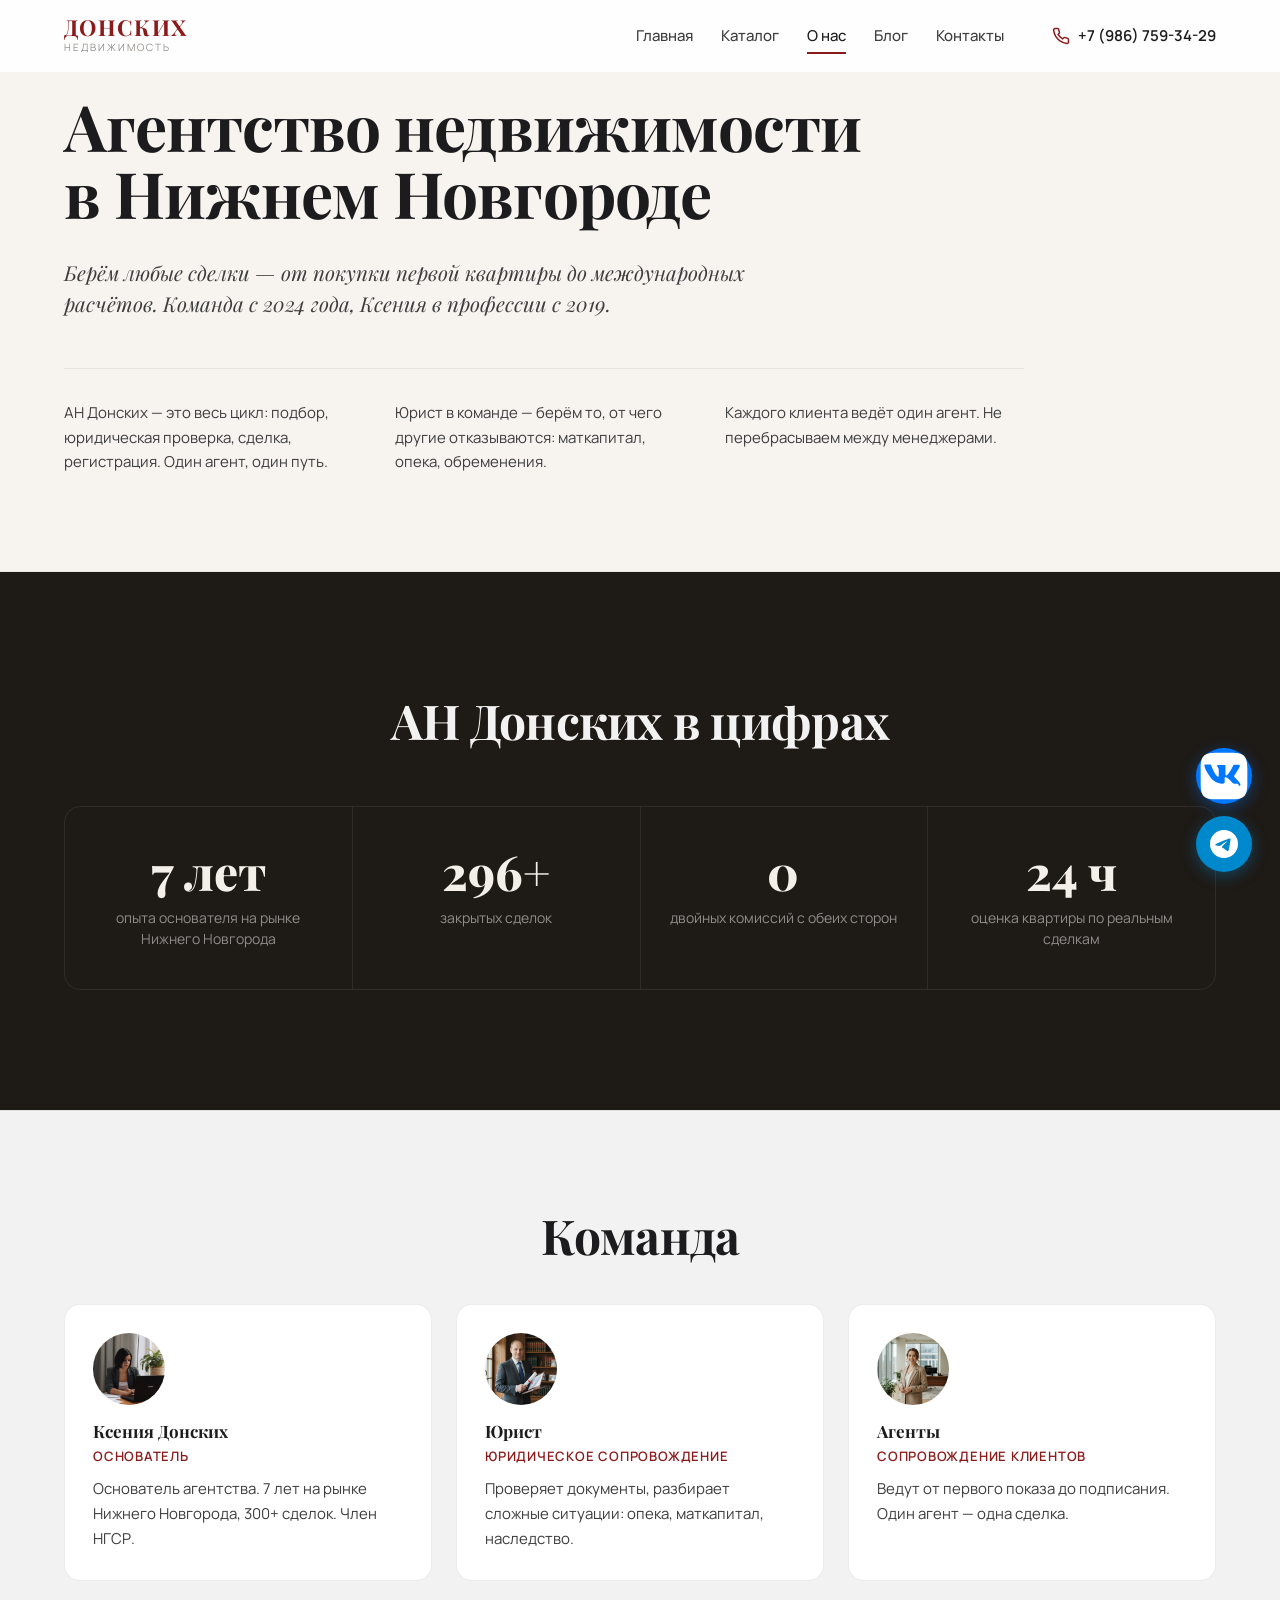
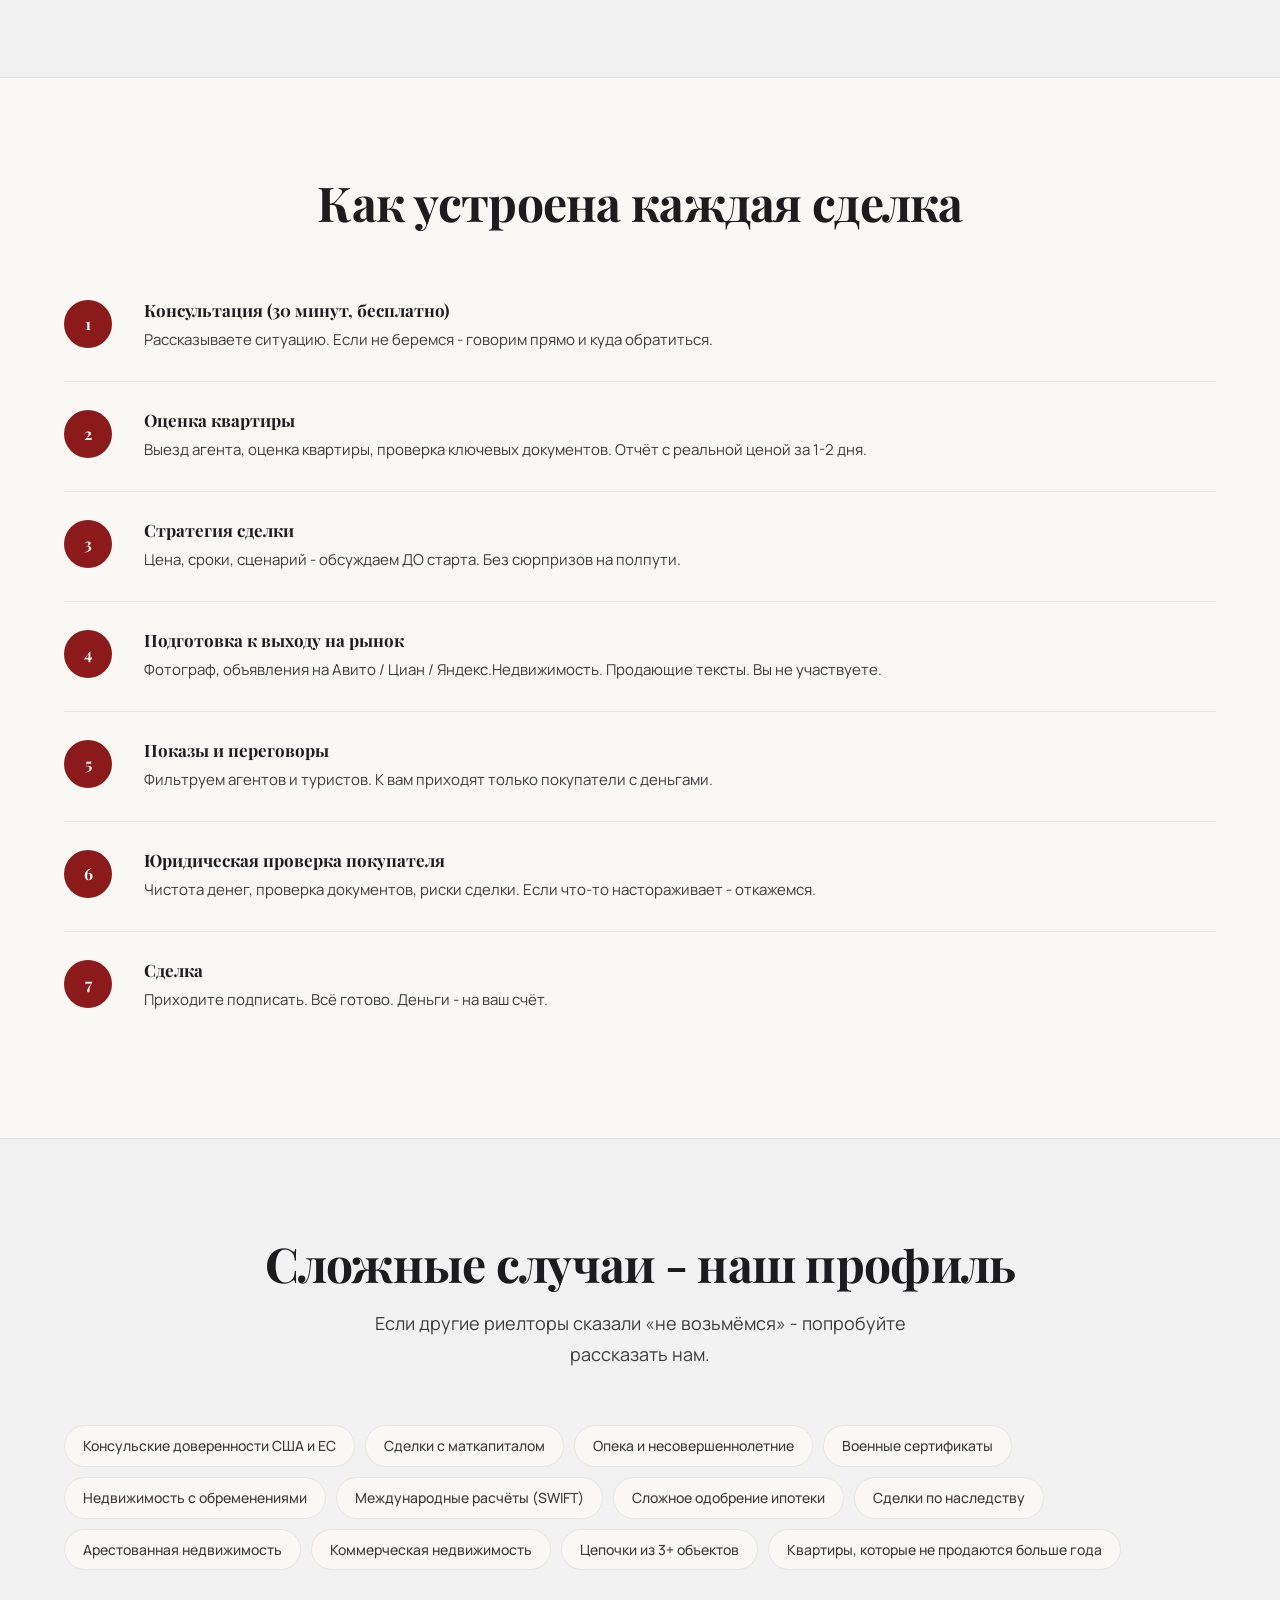
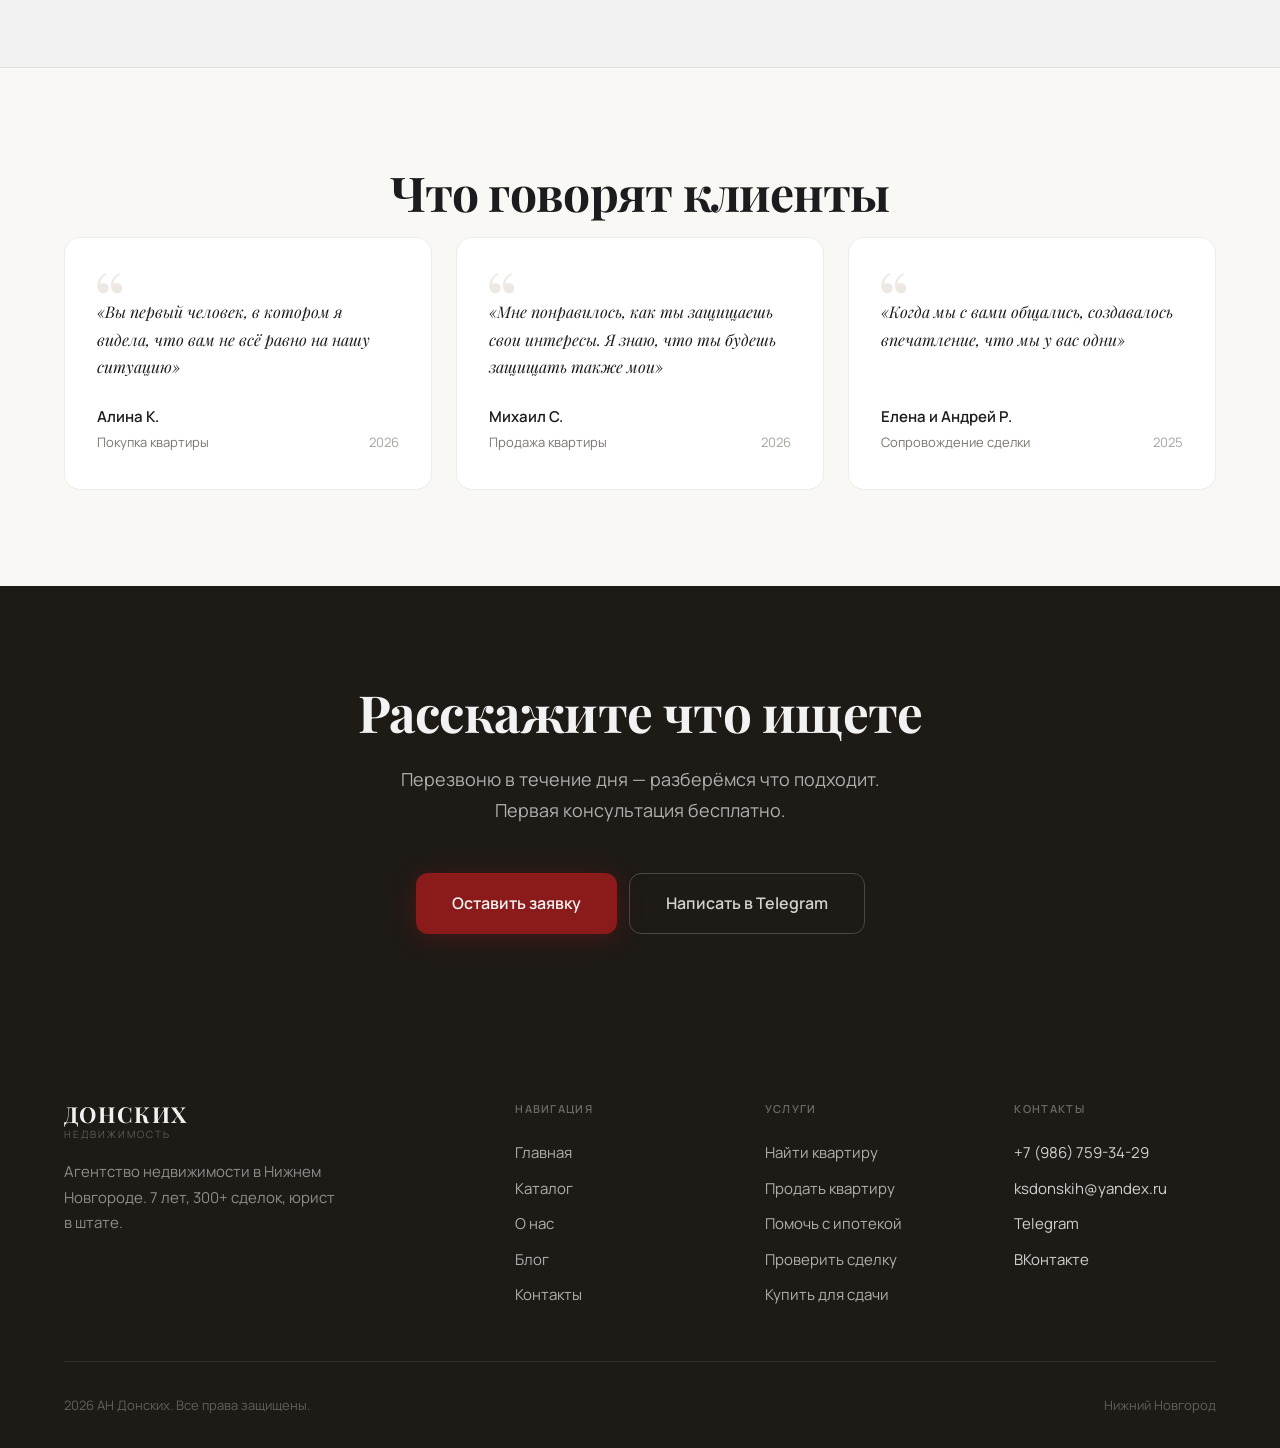
==== commit e6ba5ab8: "add team photos: lawyer (NanoBanana) + agent placeholder" ====
--- a/about.html
+++ b/about.html
@@ -400,14 +400,14 @@
         </div>
 
         <div class="team-card reveal stagger-2">
-          <div class="team-monogram" style="background:#2C3E50;">Ю</div>
+          <img src="images/team-lawyer.jpg" alt="Юрист АН Донских" class="team-card-photo">
           <h3>Юрист</h3>
           <div class="team-card-role">Юридическое сопровождение</div>
           <p>Проверяет документы, разбирает сложные ситуации: опека, маткапитал, наследство.</p>
         </div>
 
         <div class="team-card reveal stagger-3">
-          <div class="team-monogram" style="background:#5D4037;">А</div>
+          <img src="images/team-agent.jpg" alt="Агент АН Донских" class="team-card-photo">
           <h3>Агенты</h3>
           <div class="team-card-role">Сопровождение клиентов</div>
           <p>Ведут от первого показа до подписания. Один агент — одна сделка.</p>
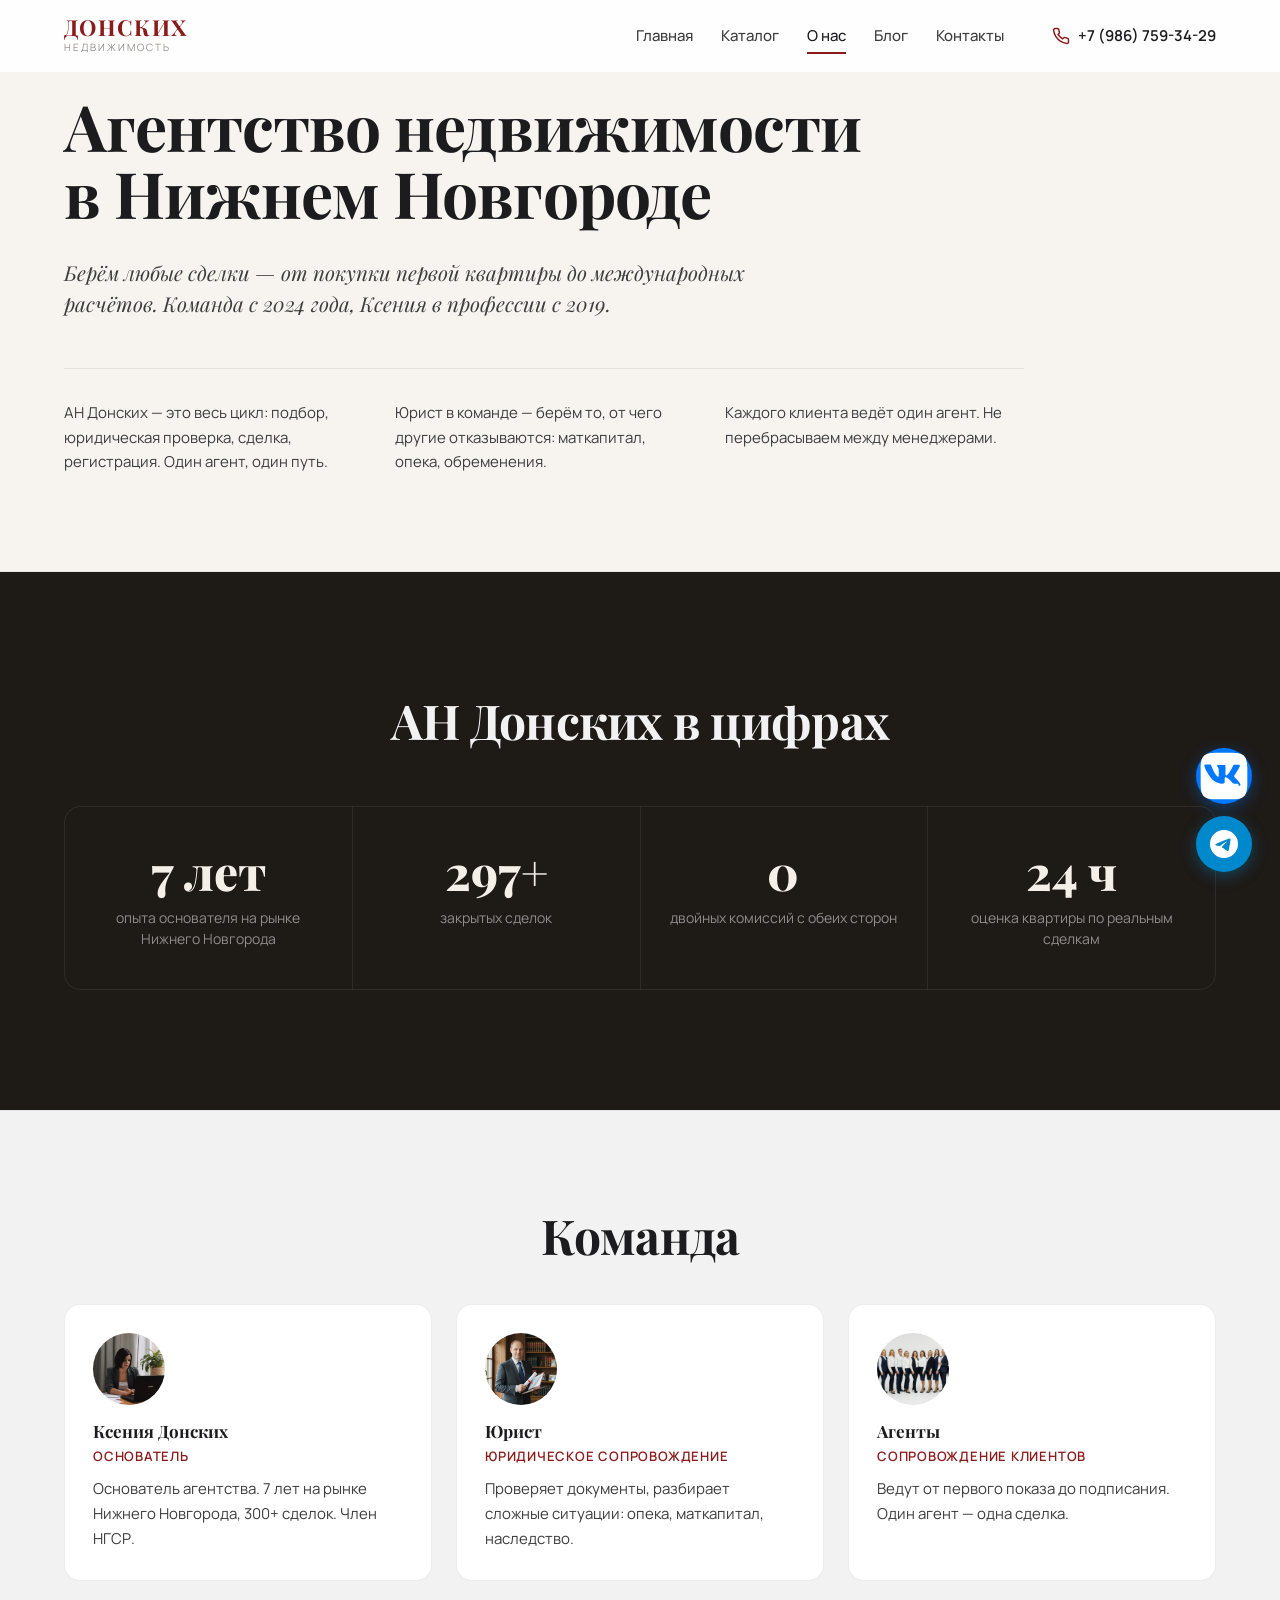
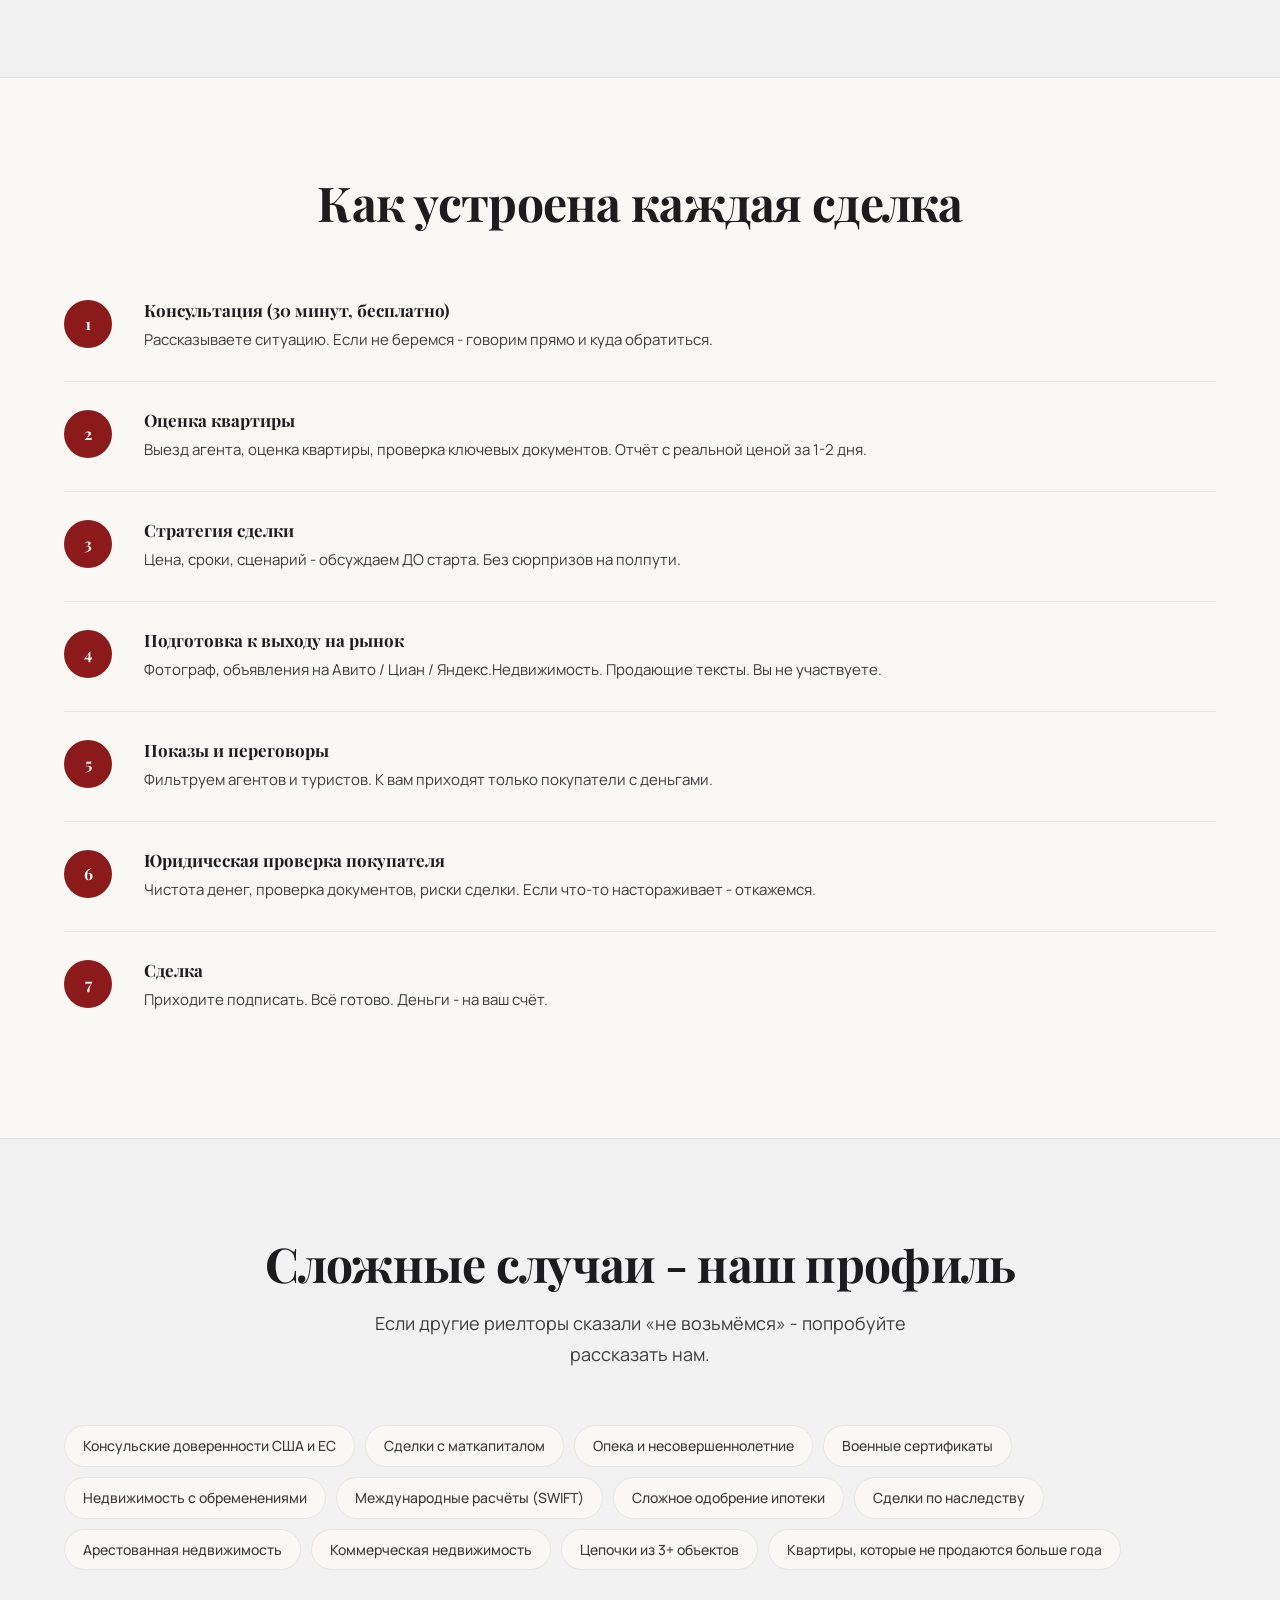
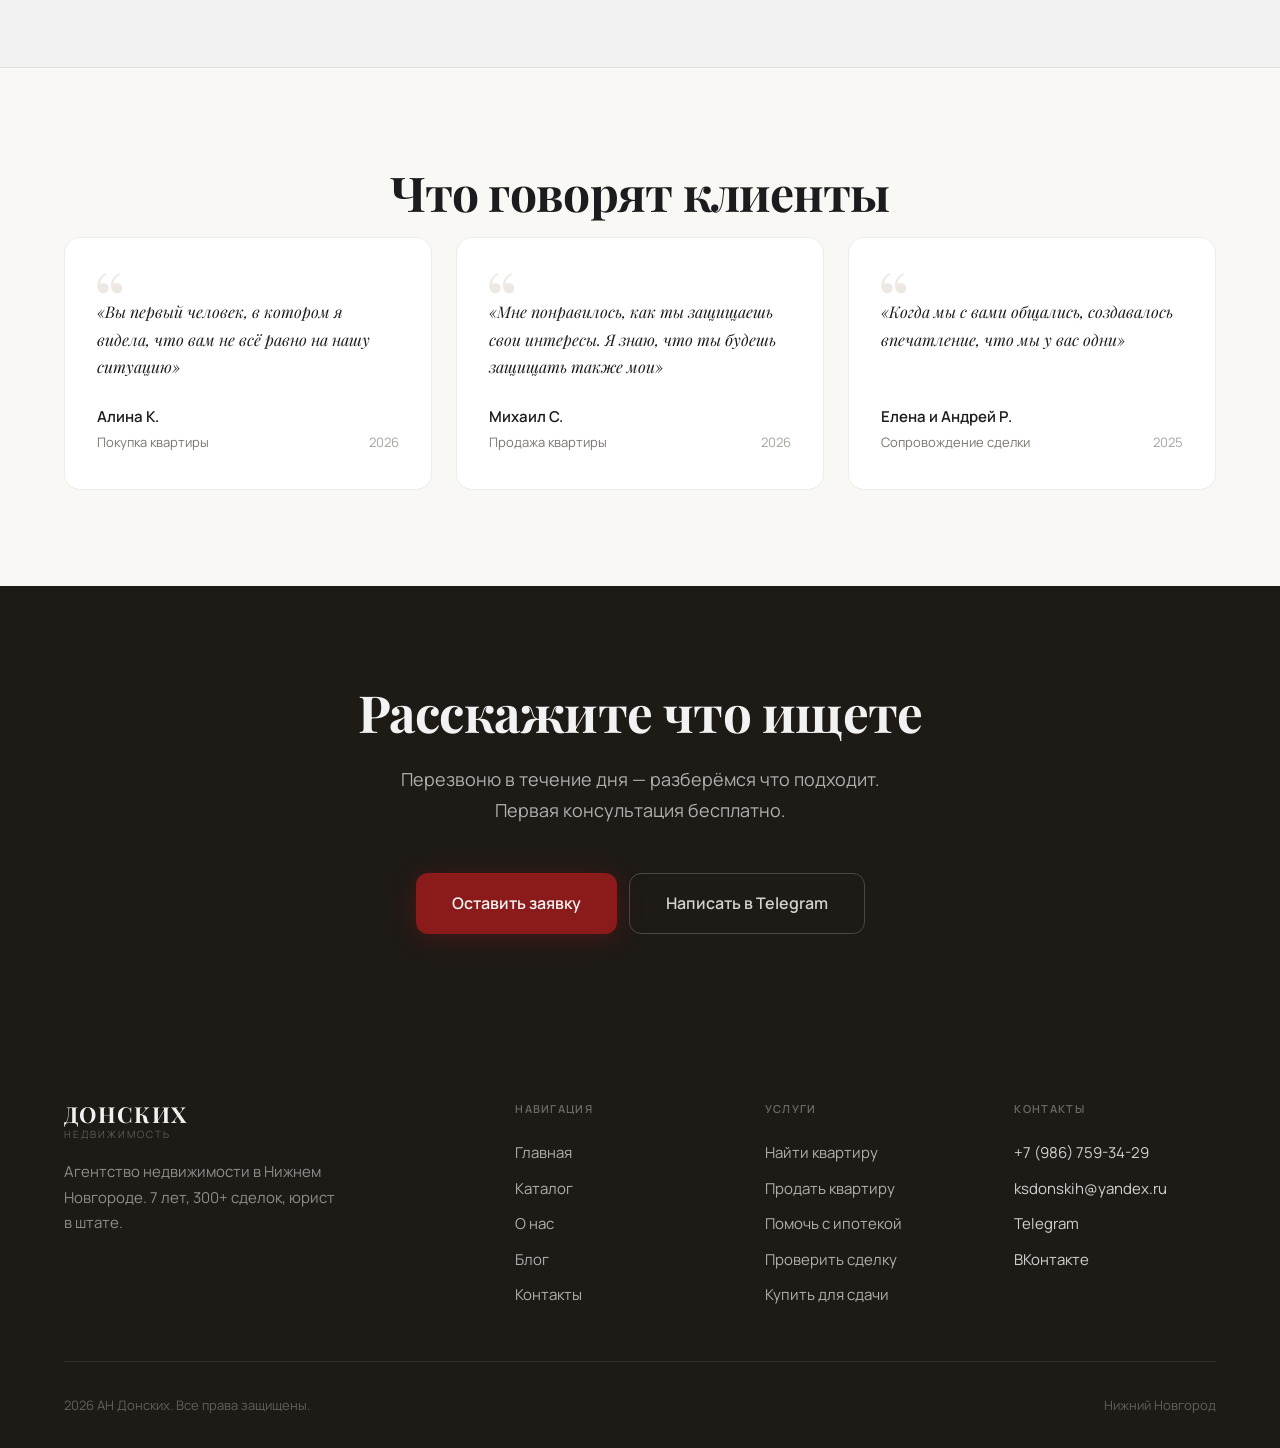
==== commit 07589900: "add Yandex Metrika 108665503 to all pages" ====
--- a/about.html
+++ b/about.html
@@ -1,6 +1,18 @@
 <!DOCTYPE html>
 <html lang="ru">
 <head>
+<!-- Yandex.Metrika counter -->
+<script type="text/javascript">
+    (function(m,e,t,r,i,k,a){
+        m[i]=m[i]||function(){(m[i].a=m[i].a||[]).push(arguments)};
+        m[i].l=1*new Date();
+        for (var j = 0; j < document.scripts.length; j++) {if (document.scripts[j].src === r) { return; }}
+        k=e.createElement(t),a=e.getElementsByTagName(t)[0],k.async=1,k.src=r,a.parentNode.insertBefore(k,a)
+    })(window, document,'script','https://mc.yandex.ru/metrika/tag.js?id=108665503', 'ym');
+    ym(108665503, 'init', {ssr:true, webvisor:true, clickmap:true, ecommerce:"dataLayer", referrer: document.referrer, url: location.href, accurateTrackBounce:true, trackLinks:true});
+</script>
+<noscript><div><img src="https://mc.yandex.ru/watch/108665503" style="position:absolute; left:-9999px;" alt="" /></div></noscript>
+<!-- /Yandex.Metrika counter -->
   <meta charset="UTF-8">
   <meta name="viewport" content="width=device-width, initial-scale=1.0">
   <title>О нас - АН Донских, агентство недвижимости в Нижнем Новгороде</title>
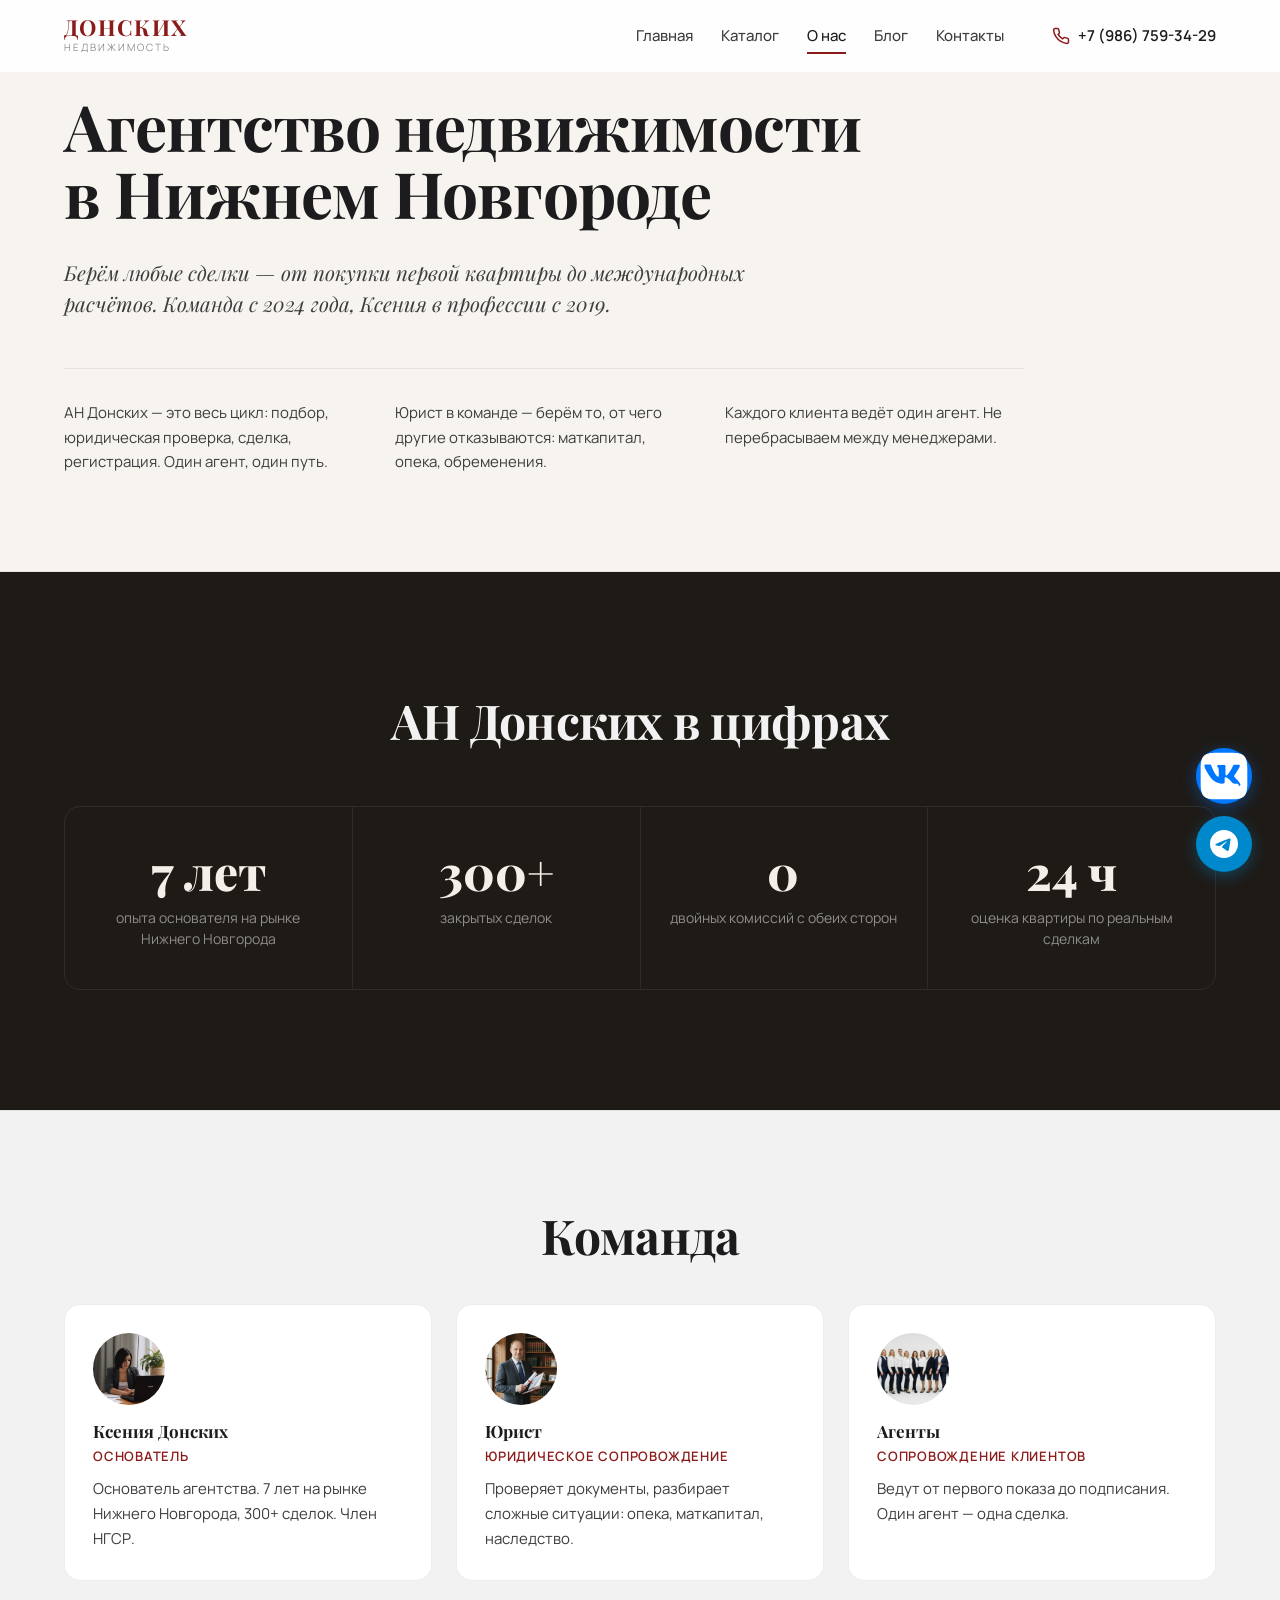
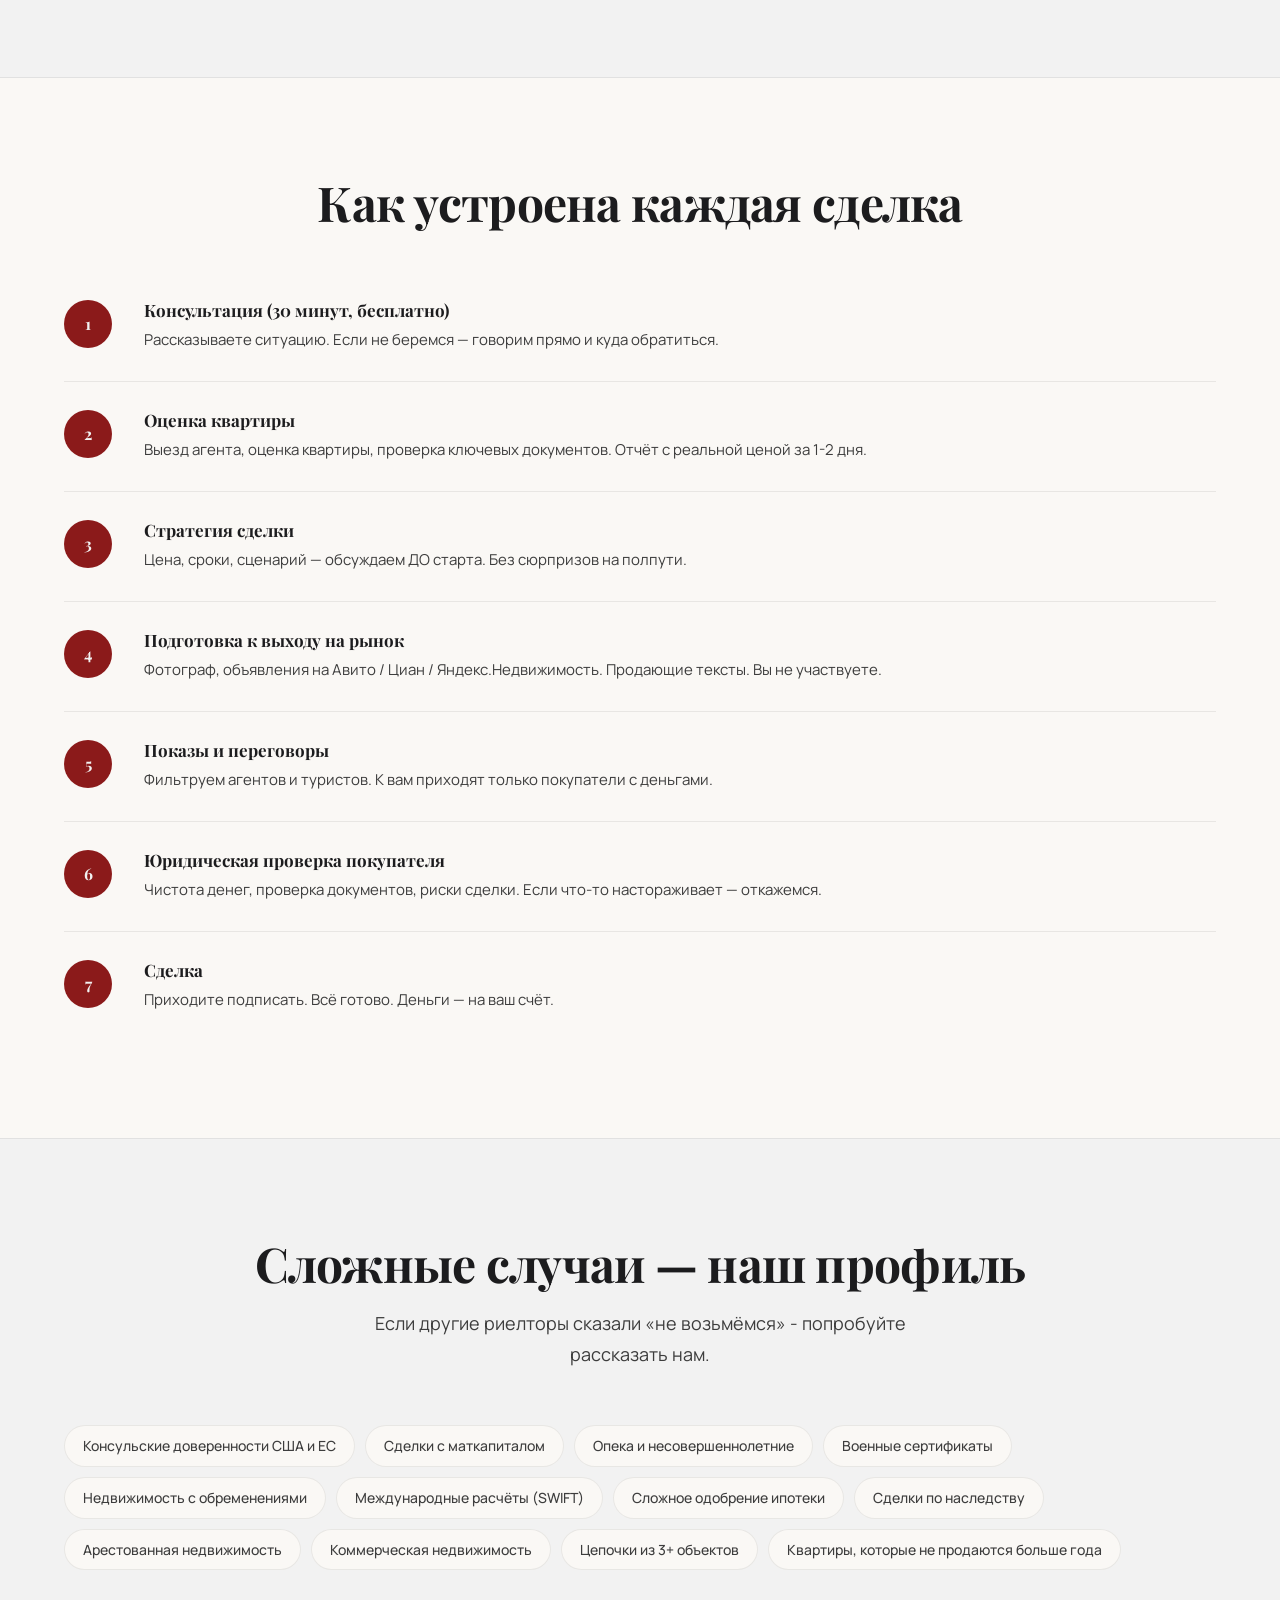
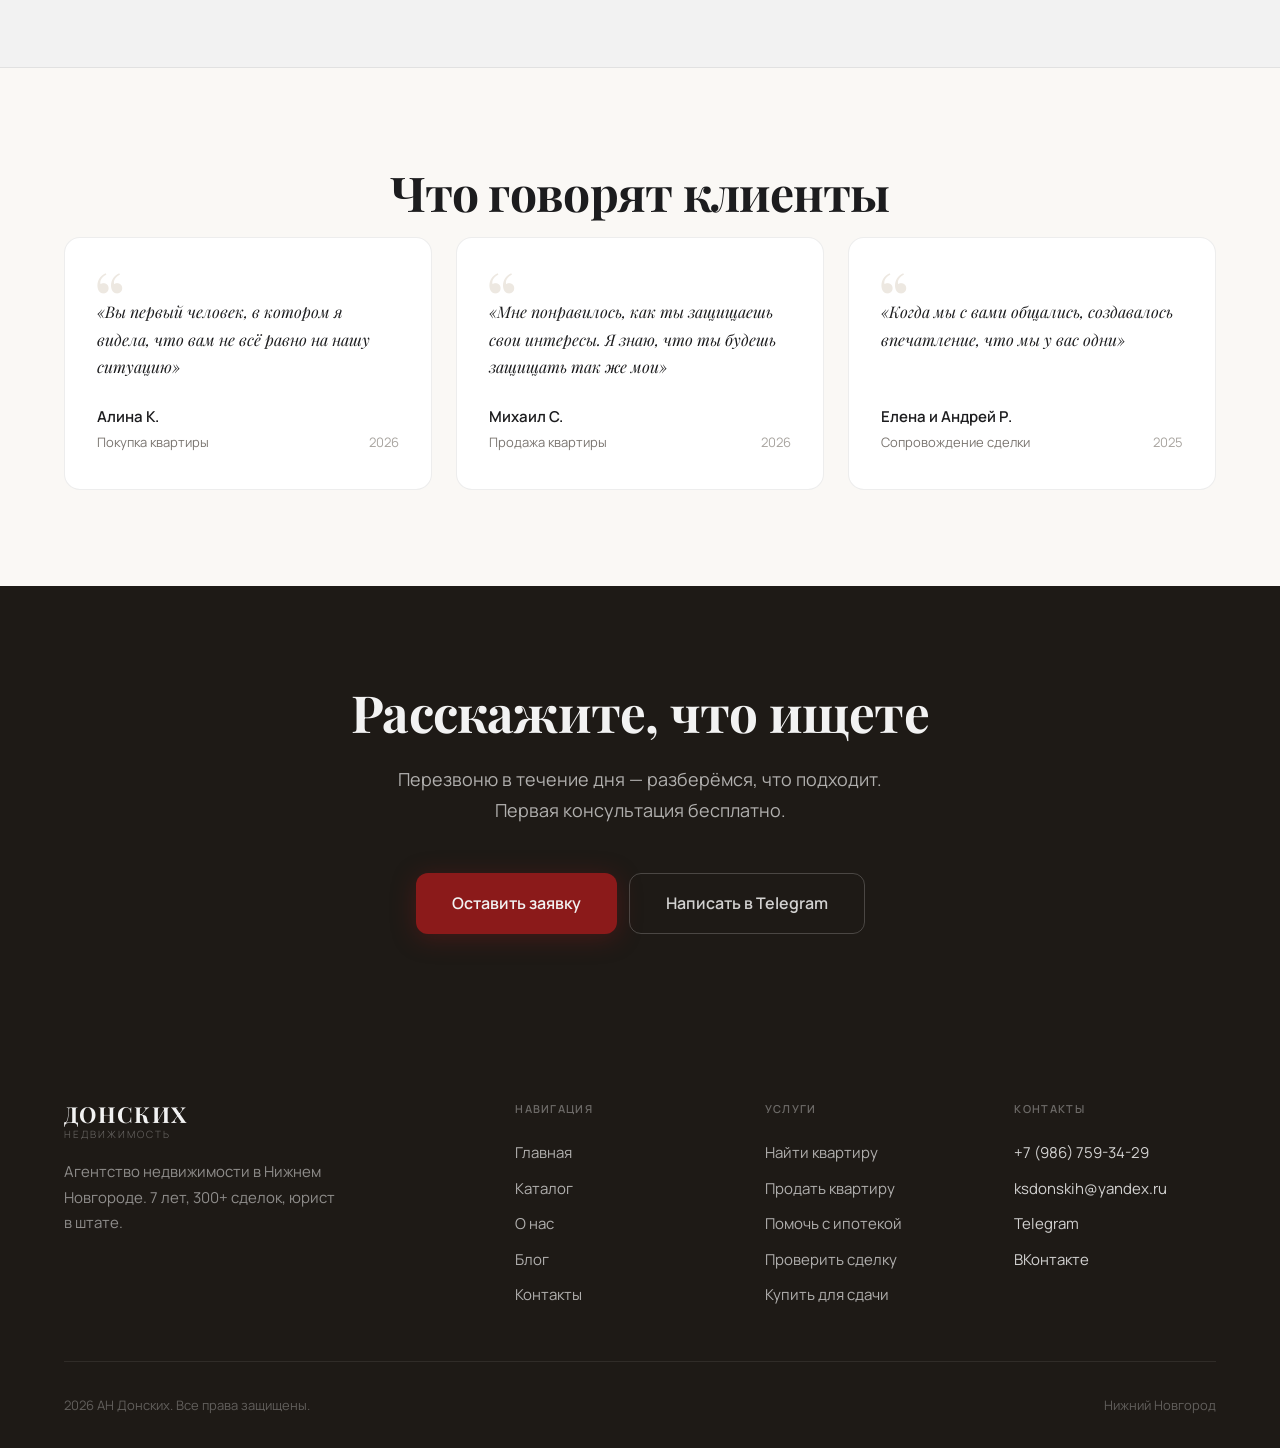
==== commit d4f9b4e0: "security+grammar: rel=noopener, em-dashes, commas, также→так же" ====
--- a/about.html
+++ b/about.html
@@ -16,7 +16,7 @@
   <meta charset="UTF-8">
   <meta name="viewport" content="width=device-width, initial-scale=1.0">
   <title>О нас - АН Донских, агентство недвижимости в Нижнем Новгороде</title>
-  <meta name="description" content="АН Донских - агентство недвижимости в Нижнем Новгороде. 7 лет опыта основателя, 300+ сделок, юрист в команде. Сложные случаи - наш профиль.">
+  <meta name="description" content="АН Донских - агентство недвижимости в Нижнем Новгороде. 7 лет опыта основателя, 300+ сделок, юрист в команде. Сложные случаи — наш профиль.">
   <link rel="canonical" href="https://donskikh-realty.ru/about.html">
 
   <!-- Favicon -->
@@ -439,7 +439,7 @@
           <div class="step-num-7">1</div>
           <div class="step-content-7">
             <h3>Консультация (30 минут, бесплатно)</h3>
-            <p>Рассказываете ситуацию. Если не беремся - говорим прямо и куда обратиться.</p>
+            <p>Рассказываете ситуацию. Если не беремся — говорим прямо и куда обратиться.</p>
           </div>
         </div>
 
@@ -455,7 +455,7 @@
           <div class="step-num-7">3</div>
           <div class="step-content-7">
             <h3>Стратегия сделки</h3>
-            <p>Цена, сроки, сценарий - обсуждаем ДО старта. Без сюрпризов на полпути.</p>
+            <p>Цена, сроки, сценарий — обсуждаем ДО старта. Без сюрпризов на полпути.</p>
           </div>
         </div>
 
@@ -479,7 +479,7 @@
           <div class="step-num-7">6</div>
           <div class="step-content-7">
             <h3>Юридическая проверка покупателя</h3>
-            <p>Чистота денег, проверка документов, риски сделки. Если что-то настораживает - откажемся.</p>
+            <p>Чистота денег, проверка документов, риски сделки. Если что-то настораживает — откажемся.</p>
           </div>
         </div>
 
@@ -487,7 +487,7 @@
           <div class="step-num-7">7</div>
           <div class="step-content-7">
             <h3>Сделка</h3>
-            <p>Приходите подписать. Всё готово. Деньги - на ваш счёт.</p>
+            <p>Приходите подписать. Всё готово. Деньги — на ваш счёт.</p>
           </div>
         </div>
 
@@ -498,7 +498,7 @@
   <!-- 6. Экспертиза (теги) -->
   <section class="section-white">
     <div class="container">
-      <h2 class="section-title reveal">Сложные случаи - наш профиль</h2>
+      <h2 class="section-title reveal">Сложные случаи — наш профиль</h2>
       <p class="section-subtitle reveal">Если другие риелторы сказали «не возьмёмся» - попробуйте рассказать нам.</p>
       <div class="expertise-tags reveal">
         <span class="expertise-tag">Консульские доверенности США и ЕС</span>
@@ -556,11 +556,11 @@
   <!-- 8. CTA -->
   <section class="cta-section">
     <div class="container">
-      <h2 class="reveal">Расскажите что ищете</h2>
-      <p class="reveal">Перезвоню в течение дня — разберёмся что подходит. Первая консультация бесплатно.</p>
+      <h2 class="reveal">Расскажите, что ищете</h2>
+      <p class="reveal">Перезвоню в течение дня — разберёмся, что подходит. Первая консультация бесплатно.</p>
       <div class="cta-buttons reveal">
         <a href="contact.html" class="btn btn-primary btn-lg">Оставить заявку</a>
-        <a href="https://t.me/XSENIA_DONSKIH" target="_blank" class="btn btn-secondary btn-lg">Написать в Telegram</a>
+        <a href="https://t.me/XSENIA_DONSKIH" target="_blank" rel="noopener noreferrer" class="btn btn-secondary btn-lg">Написать в Telegram</a>
       </div>
     </div>
   </section>
@@ -596,8 +596,8 @@
           <h4>Контакты</h4>
           <a href="tel:+79867593429">+7 (986) 759-34-29</a>
           <a href="mailto:ksdonskih@yandex.ru">ksdonskih@yandex.ru</a>
-          <a href="https://t.me/XSENIA_DONSKIH" target="_blank">Telegram</a>
-          <a href="https://vk.com/club225062367" target="_blank">ВКонтакте</a>
+          <a href="https://t.me/XSENIA_DONSKIH" target="_blank" rel="noopener noreferrer">Telegram</a>
+          <a href="https://vk.com/club225062367" target="_blank" rel="noopener noreferrer">ВКонтакте</a>
         </div>
       </div>
       <div class="footer-bottom">
@@ -609,8 +609,8 @@
 
   <!-- Floating Buttons -->
   <div class="float-buttons">
-    <a href="https://vk.com/club225062367" target="_blank" class="float-vkmax" aria-label="VK Max"><svg viewBox="0 0 24 24" fill="#fff"><path d="M15.07 2H8.93C3.33 2 2 3.33 2 8.93v6.14C2 20.67 3.33 22 8.93 22h6.14C20.67 22 22 20.67 22 15.07V8.93C22 3.33 20.67 2 15.07 2zm2.95 13.27h-1.67c-.63 0-.82-.5-1.95-1.63-1-.95-1.43-1.08-1.68-1.08-.34 0-.44.1-.44.58v1.48c0 .42-.13.67-1.22.67-1.8 0-3.8-1.09-5.2-3.13C4.04 9.55 3.6 7.9 3.6 7.55c0-.25.1-.48.58-.48h1.67c.43 0 .6.2.76.67.84 2.43 2.25 4.56 2.83 4.56.22 0 .32-.1.32-.65V9.4c-.07-1.17-.68-1.27-.68-1.69 0-.2.16-.4.43-.4h2.63c.36 0 .49.19.49.62v3.33c0 .36.16.49.27.49.22 0 .4-.13.8-.53 1.24-1.39 2.13-3.52 2.13-3.52.12-.25.32-.48.75-.48h1.67c.5 0 .61.26.5.62-.21.97-2.26 3.87-2.26 3.87-.18.29-.24.42 0 .74.17.24.74.74 1.12 1.19.7.79 1.23 1.46 1.38 1.92.13.46-.1.7-.56.7z"/></svg></a>
-    <a href="https://t.me/XSENIA_DONSKIH" target="_blank" class="float-telegram" aria-label="Telegram"><svg viewBox="0 0 24 24"><path d="M11.944 0A12 12 0 0 0 0 12a12 12 0 0 0 12 12 12 12 0 0 0 12-12A12 12 0 0 0 12 0a12 12 0 0 0-.056 0zm4.962 7.224c.1-.002.321.023.465.14a.506.506 0 0 1 .171.325c.016.093.036.306.02.472-.18 1.898-.962 6.502-1.36 8.627-.168.9-.499 1.201-.82 1.23-.696.065-1.225-.46-1.9-.902-1.056-.693-1.653-1.124-2.678-1.8-1.185-.78-.417-1.21.258-1.91.177-.184 3.247-2.977 3.307-3.23.007-.032.014-.15-.056-.212s-.174-.041-.249-.024c-.106.024-1.793 1.14-5.061 3.345-.48.33-.913.49-1.302.48-.428-.008-1.252-.241-1.865-.44-.752-.245-1.349-.374-1.297-.789.027-.216.325-.437.893-.663 3.498-1.524 5.83-2.529 6.998-3.014 3.332-1.386 4.025-1.627 4.476-1.635z"/></svg></a>
+    <a href="https://vk.com/club225062367" target="_blank" rel="noopener noreferrer" class="float-vkmax" aria-label="VK Max"><svg viewBox="0 0 24 24" fill="#fff"><path d="M15.07 2H8.93C3.33 2 2 3.33 2 8.93v6.14C2 20.67 3.33 22 8.93 22h6.14C20.67 22 22 20.67 22 15.07V8.93C22 3.33 20.67 2 15.07 2zm2.95 13.27h-1.67c-.63 0-.82-.5-1.95-1.63-1-.95-1.43-1.08-1.68-1.08-.34 0-.44.1-.44.58v1.48c0 .42-.13.67-1.22.67-1.8 0-3.8-1.09-5.2-3.13C4.04 9.55 3.6 7.9 3.6 7.55c0-.25.1-.48.58-.48h1.67c.43 0 .6.2.76.67.84 2.43 2.25 4.56 2.83 4.56.22 0 .32-.1.32-.65V9.4c-.07-1.17-.68-1.27-.68-1.69 0-.2.16-.4.43-.4h2.63c.36 0 .49.19.49.62v3.33c0 .36.16.49.27.49.22 0 .4-.13.8-.53 1.24-1.39 2.13-3.52 2.13-3.52.12-.25.32-.48.75-.48h1.67c.5 0 .61.26.5.62-.21.97-2.26 3.87-2.26 3.87-.18.29-.24.42 0 .74.17.24.74.74 1.12 1.19.7.79 1.23 1.46 1.38 1.92.13.46-.1.7-.56.7z"/></svg></a>
+    <a href="https://t.me/XSENIA_DONSKIH" target="_blank" rel="noopener noreferrer" class="float-telegram" aria-label="Telegram"><svg viewBox="0 0 24 24"><path d="M11.944 0A12 12 0 0 0 0 12a12 12 0 0 0 12 12 12 12 0 0 0 12-12A12 12 0 0 0 12 0a12 12 0 0 0-.056 0zm4.962 7.224c.1-.002.321.023.465.14a.506.506 0 0 1 .171.325c.016.093.036.306.02.472-.18 1.898-.962 6.502-1.36 8.627-.168.9-.499 1.201-.82 1.23-.696.065-1.225-.46-1.9-.902-1.056-.693-1.653-1.124-2.678-1.8-1.185-.78-.417-1.21.258-1.91.177-.184 3.247-2.977 3.307-3.23.007-.032.014-.15-.056-.212s-.174-.041-.249-.024c-.106.024-1.793 1.14-5.061 3.345-.48.33-.913.49-1.302.48-.428-.008-1.252-.241-1.865-.44-.752-.245-1.349-.374-1.297-.789.027-.216.325-.437.893-.663 3.498-1.524 5.83-2.529 6.998-3.014 3.332-1.386 4.025-1.627 4.476-1.635z"/></svg></a>
   </div>
 
   <!-- Back to Top -->
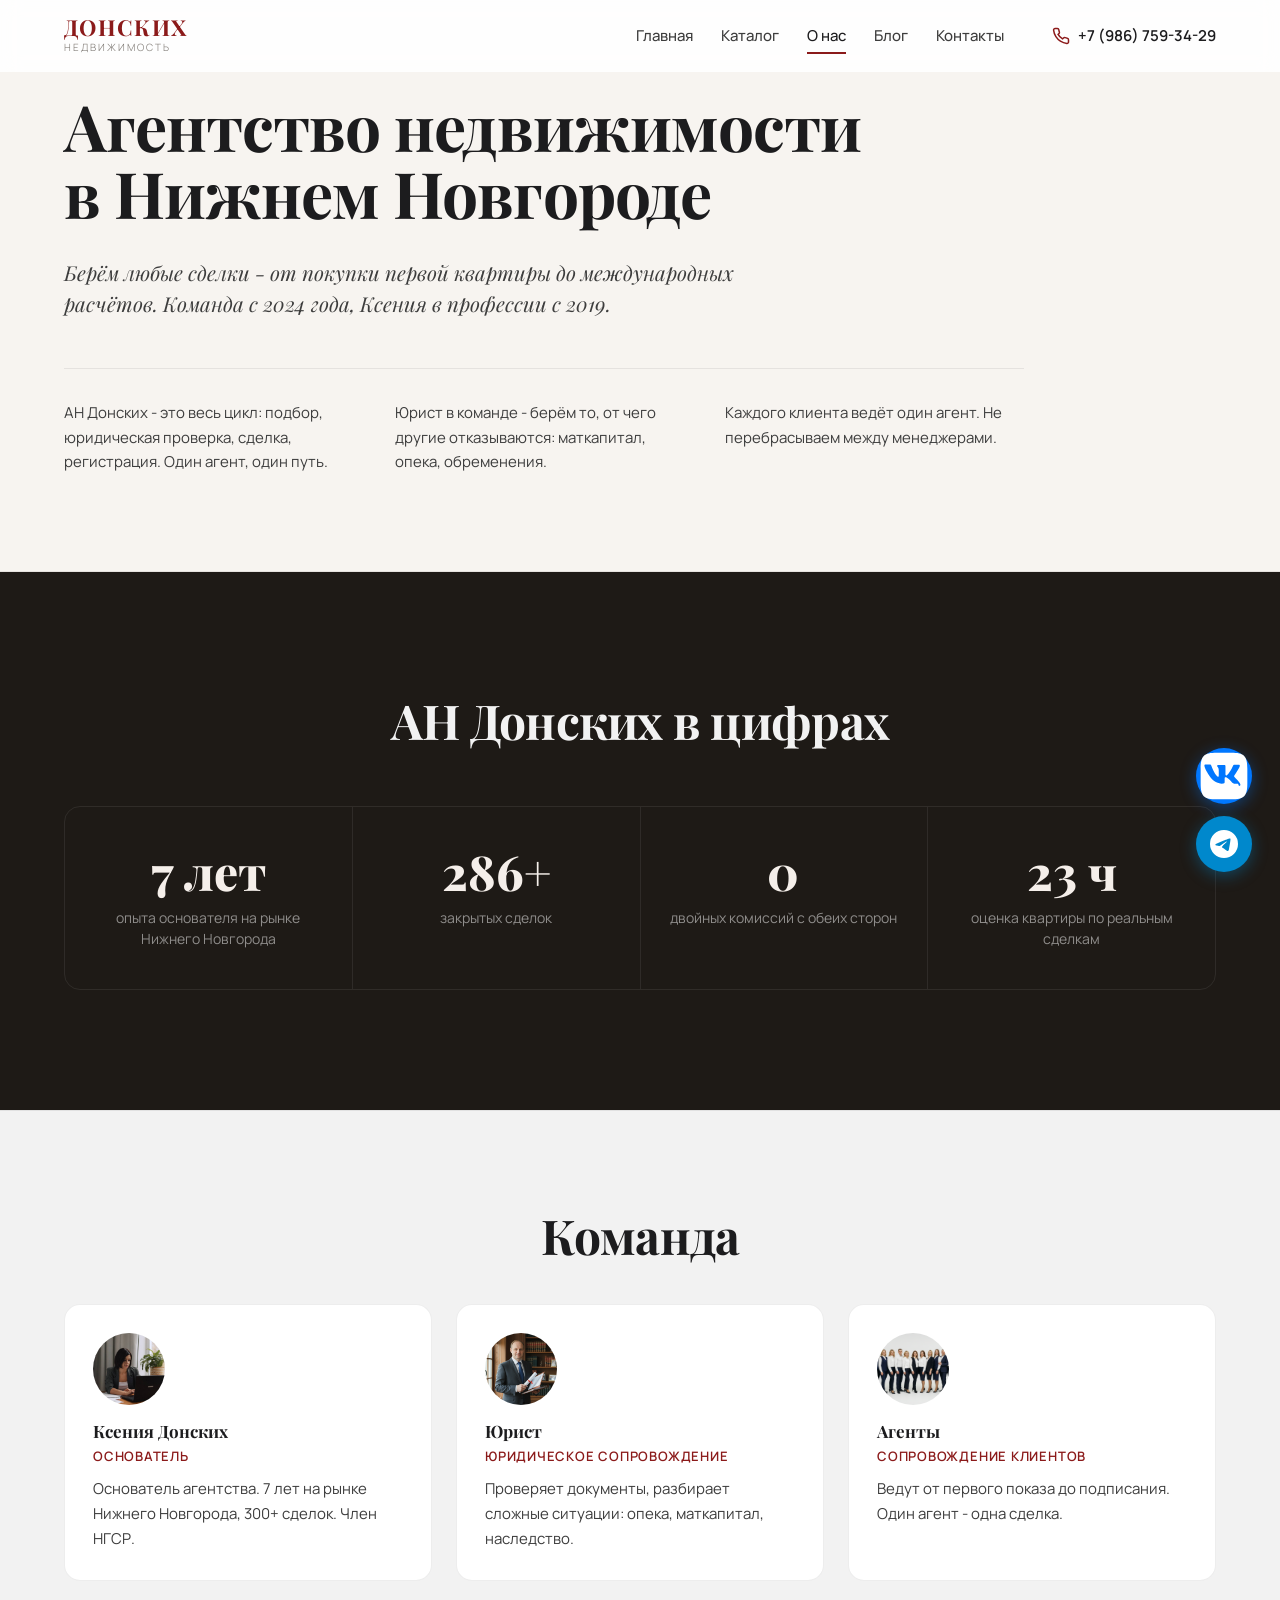
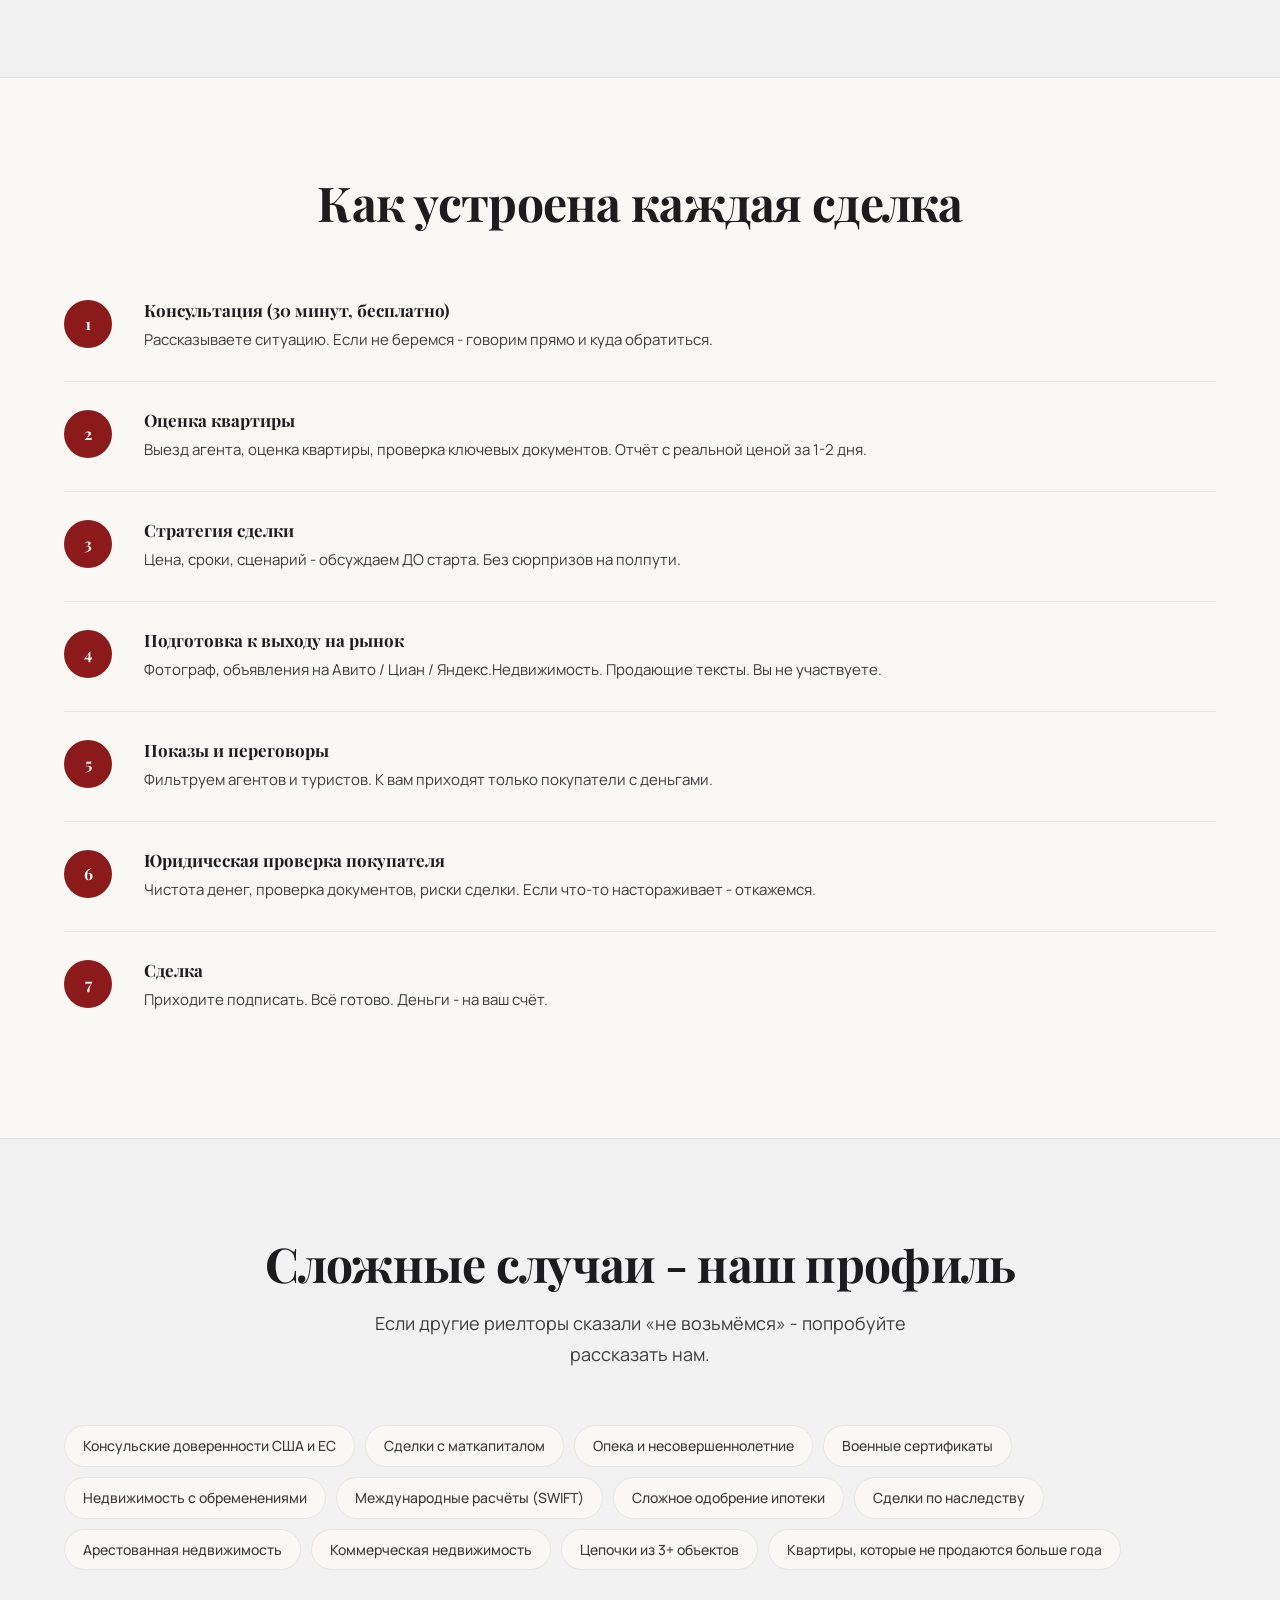
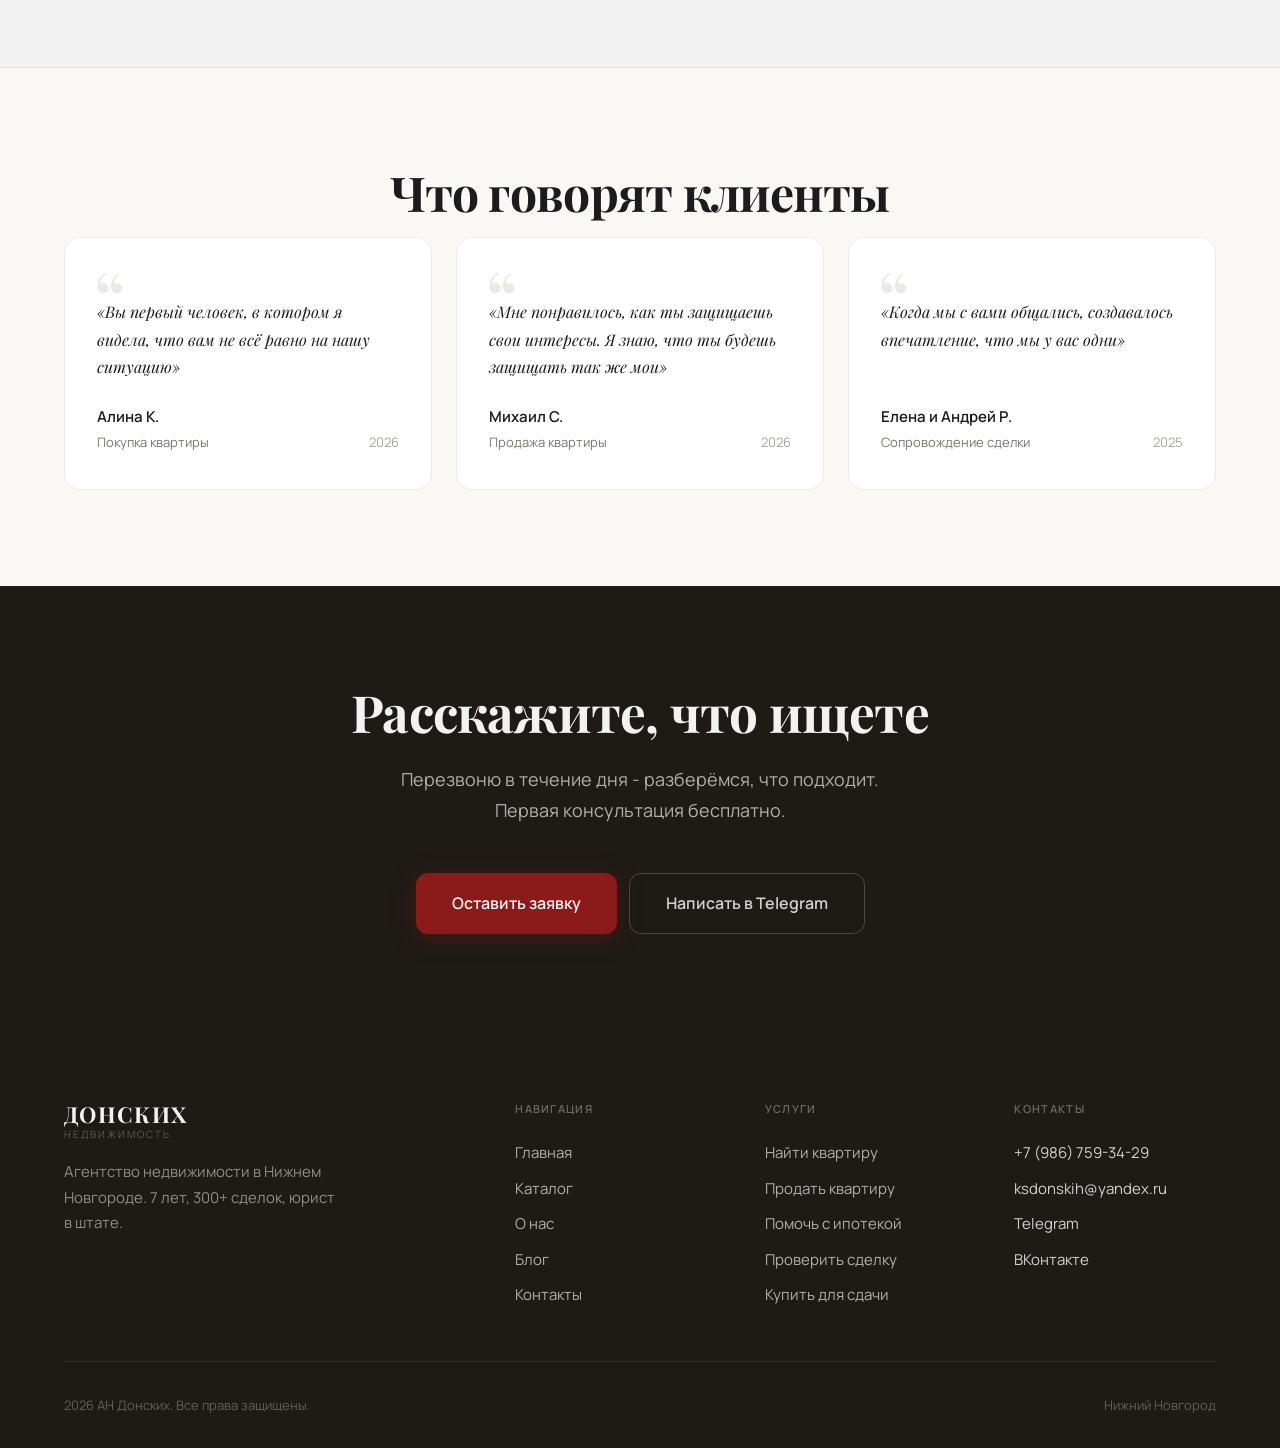
==== commit 83c1e3cd: "revert em-dashes to hyphens, fix Отказались от сделки" ====
--- a/about.html
+++ b/about.html
@@ -16,7 +16,7 @@
   <meta charset="UTF-8">
   <meta name="viewport" content="width=device-width, initial-scale=1.0">
   <title>О нас - АН Донских, агентство недвижимости в Нижнем Новгороде</title>
-  <meta name="description" content="АН Донских - агентство недвижимости в Нижнем Новгороде. 7 лет опыта основателя, 300+ сделок, юрист в команде. Сложные случаи — наш профиль.">
+  <meta name="description" content="АН Донских - агентство недвижимости в Нижнем Новгороде. 7 лет опыта основателя, 300+ сделок, юрист в команде. Сложные случаи - наш профиль.">
   <link rel="canonical" href="https://donskikh-realty.ru/about.html">
 
   <!-- Favicon -->
@@ -352,13 +352,13 @@
     <div class="container">
       <div class="about-hero-inner reveal">
         <h1>Агентство недвижимости<br>в&nbsp;Нижнем&nbsp;Новгороде</h1>
-        <p class="lead">Берём любые сделки — от покупки первой квартиры до международных расчётов. Команда с 2024 года, Ксения в профессии с 2019.</p>
+        <p class="lead">Берём любые сделки - от покупки первой квартиры до международных расчётов. Команда с 2024 года, Ксения в профессии с 2019.</p>
         <div class="about-hero-meta">
           <div class="meta-col">
-            <p>АН Донских — это весь цикл: подбор, юридическая проверка, сделка, регистрация. Один агент, один путь.</p>
+            <p>АН Донских - это весь цикл: подбор, юридическая проверка, сделка, регистрация. Один агент, один путь.</p>
           </div>
           <div class="meta-col">
-            <p>Юрист в команде — берём то, от чего другие отказываются: маткапитал, опека, обременения.</p>
+            <p>Юрист в команде - берём то, от чего другие отказываются: маткапитал, опека, обременения.</p>
           </div>
           <div class="meta-col">
             <p>Каждого клиента ведёт один агент. Не перебрасываем между менеджерами.</p>
@@ -422,7 +422,7 @@
           <img src="images/team-agent.jpg" alt="Агент АН Донских" class="team-card-photo">
           <h3>Агенты</h3>
           <div class="team-card-role">Сопровождение клиентов</div>
-          <p>Ведут от первого показа до подписания. Один агент — одна сделка.</p>
+          <p>Ведут от первого показа до подписания. Один агент - одна сделка.</p>
         </div>
 
       </div>
@@ -439,7 +439,7 @@
           <div class="step-num-7">1</div>
           <div class="step-content-7">
             <h3>Консультация (30 минут, бесплатно)</h3>
-            <p>Рассказываете ситуацию. Если не беремся — говорим прямо и куда обратиться.</p>
+            <p>Рассказываете ситуацию. Если не беремся - говорим прямо и куда обратиться.</p>
           </div>
         </div>
 
@@ -455,7 +455,7 @@
           <div class="step-num-7">3</div>
           <div class="step-content-7">
             <h3>Стратегия сделки</h3>
-            <p>Цена, сроки, сценарий — обсуждаем ДО старта. Без сюрпризов на полпути.</p>
+            <p>Цена, сроки, сценарий - обсуждаем ДО старта. Без сюрпризов на полпути.</p>
           </div>
         </div>
 
@@ -479,7 +479,7 @@
           <div class="step-num-7">6</div>
           <div class="step-content-7">
             <h3>Юридическая проверка покупателя</h3>
-            <p>Чистота денег, проверка документов, риски сделки. Если что-то настораживает — откажемся.</p>
+            <p>Чистота денег, проверка документов, риски сделки. Если что-то настораживает - откажемся.</p>
           </div>
         </div>
 
@@ -487,7 +487,7 @@
           <div class="step-num-7">7</div>
           <div class="step-content-7">
             <h3>Сделка</h3>
-            <p>Приходите подписать. Всё готово. Деньги — на ваш счёт.</p>
+            <p>Приходите подписать. Всё готово. Деньги - на ваш счёт.</p>
           </div>
         </div>
 
@@ -498,7 +498,7 @@
   <!-- 6. Экспертиза (теги) -->
   <section class="section-white">
     <div class="container">
-      <h2 class="section-title reveal">Сложные случаи — наш профиль</h2>
+      <h2 class="section-title reveal">Сложные случаи - наш профиль</h2>
       <p class="section-subtitle reveal">Если другие риелторы сказали «не возьмёмся» - попробуйте рассказать нам.</p>
       <div class="expertise-tags reveal">
         <span class="expertise-tag">Консульские доверенности США и ЕС</span>
@@ -557,7 +557,7 @@
   <section class="cta-section">
     <div class="container">
       <h2 class="reveal">Расскажите, что ищете</h2>
-      <p class="reveal">Перезвоню в течение дня — разберёмся, что подходит. Первая консультация бесплатно.</p>
+      <p class="reveal">Перезвоню в течение дня - разберёмся, что подходит. Первая консультация бесплатно.</p>
       <div class="cta-buttons reveal">
         <a href="contact.html" class="btn btn-primary btn-lg">Оставить заявку</a>
         <a href="https://t.me/XSENIA_DONSKIH" target="_blank" rel="noopener noreferrer" class="btn btn-secondary btn-lg">Написать в Telegram</a>
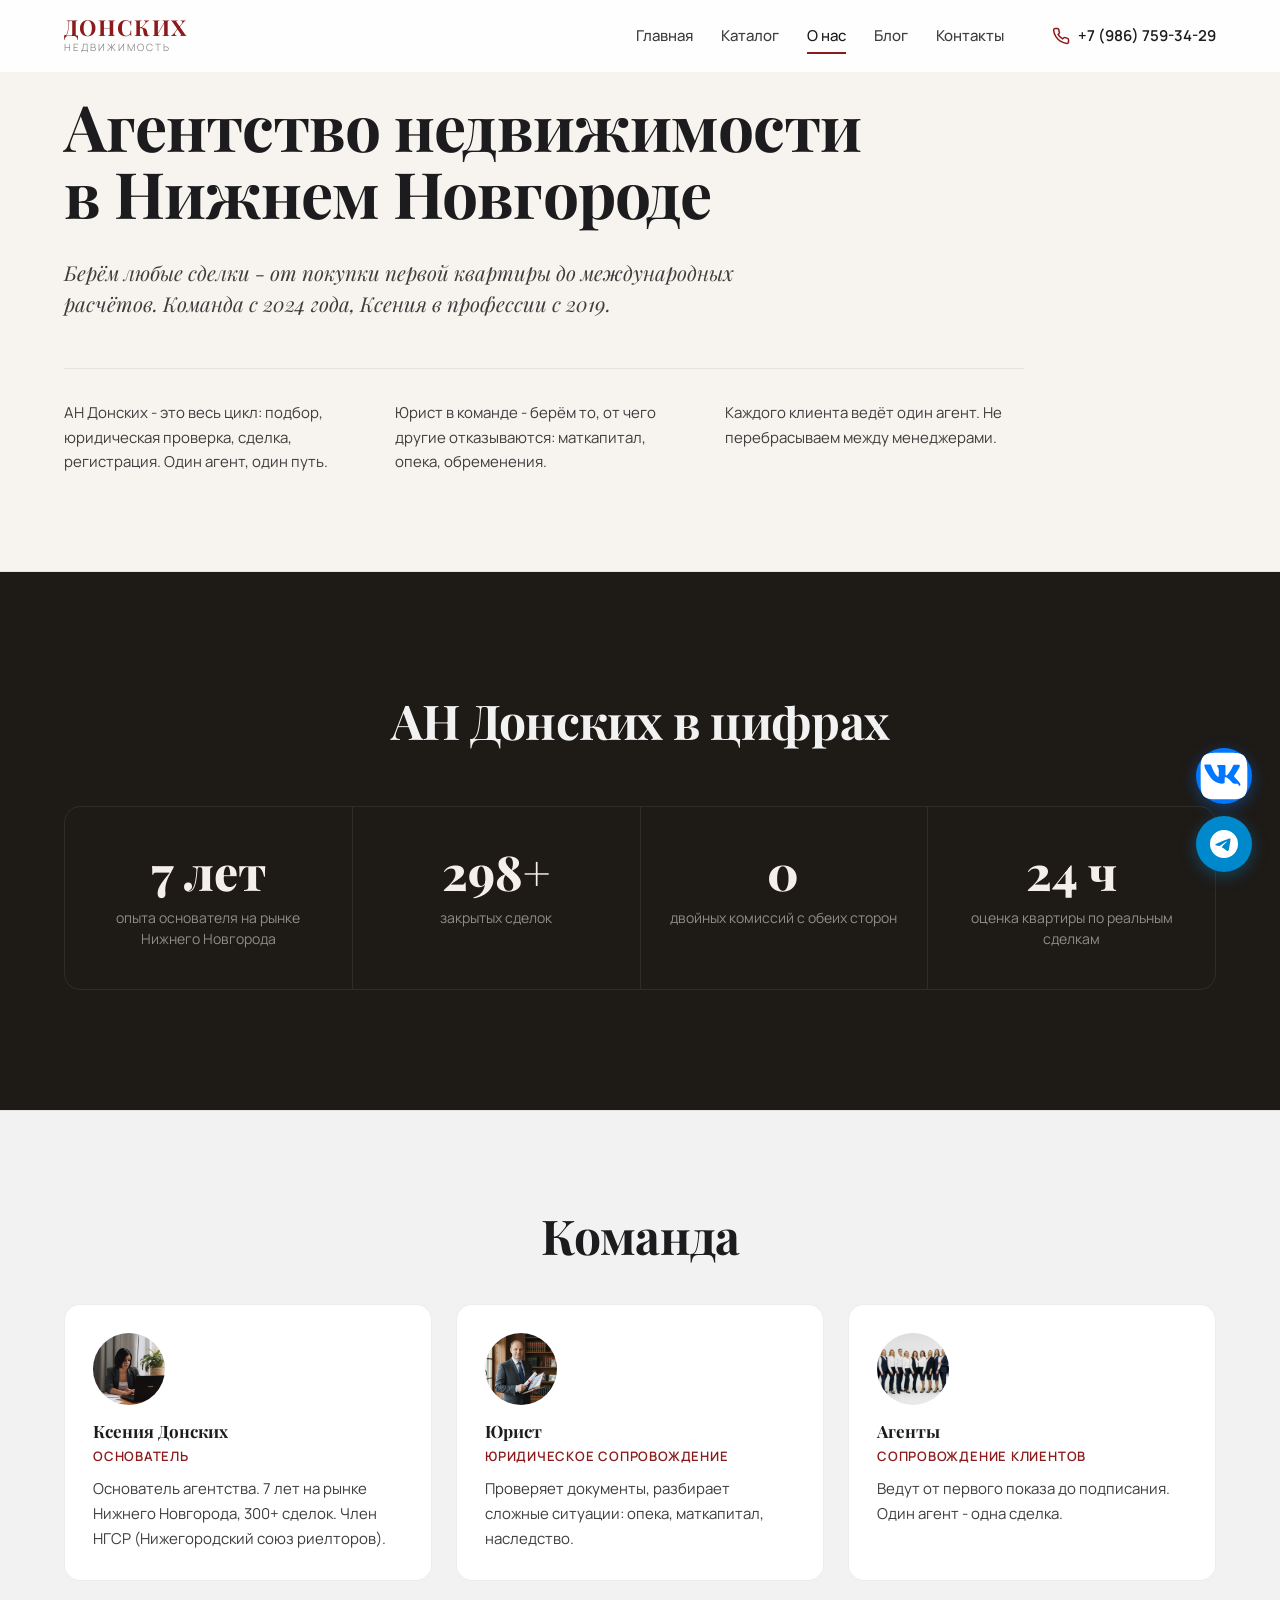
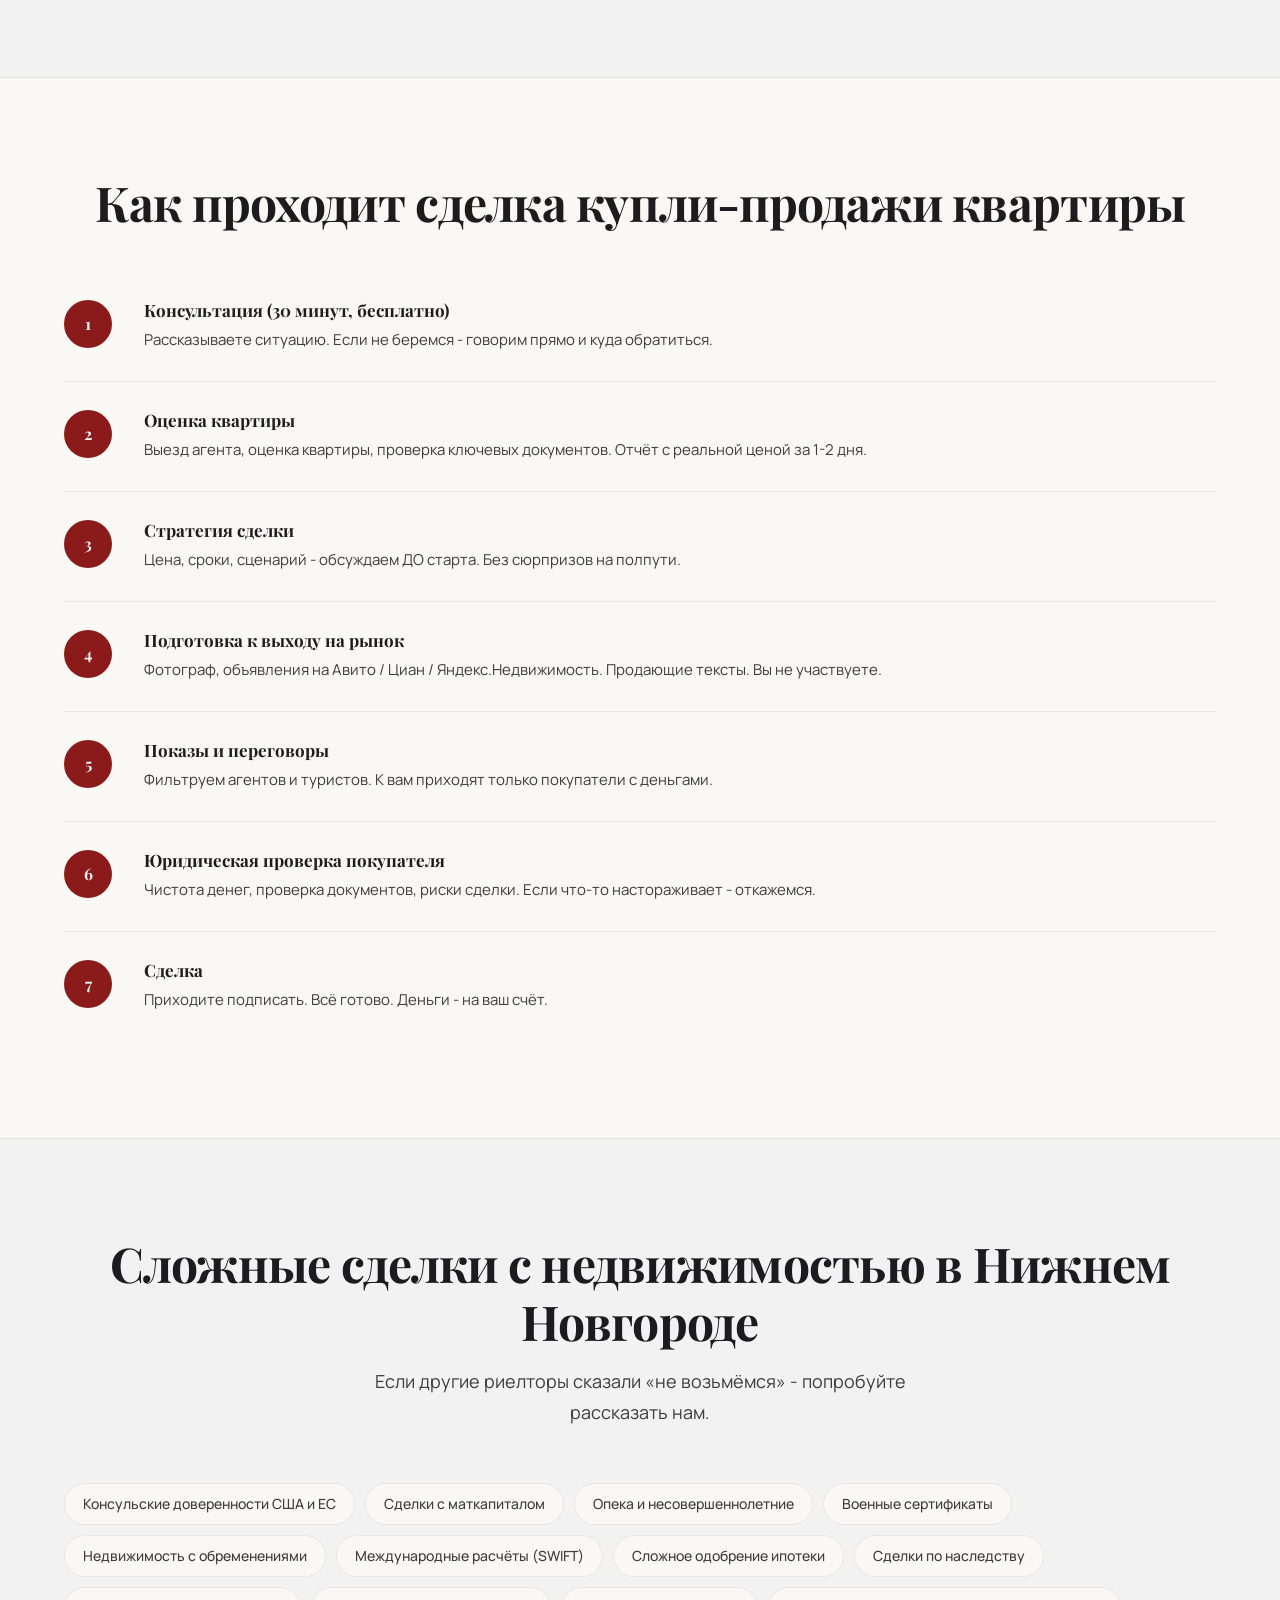
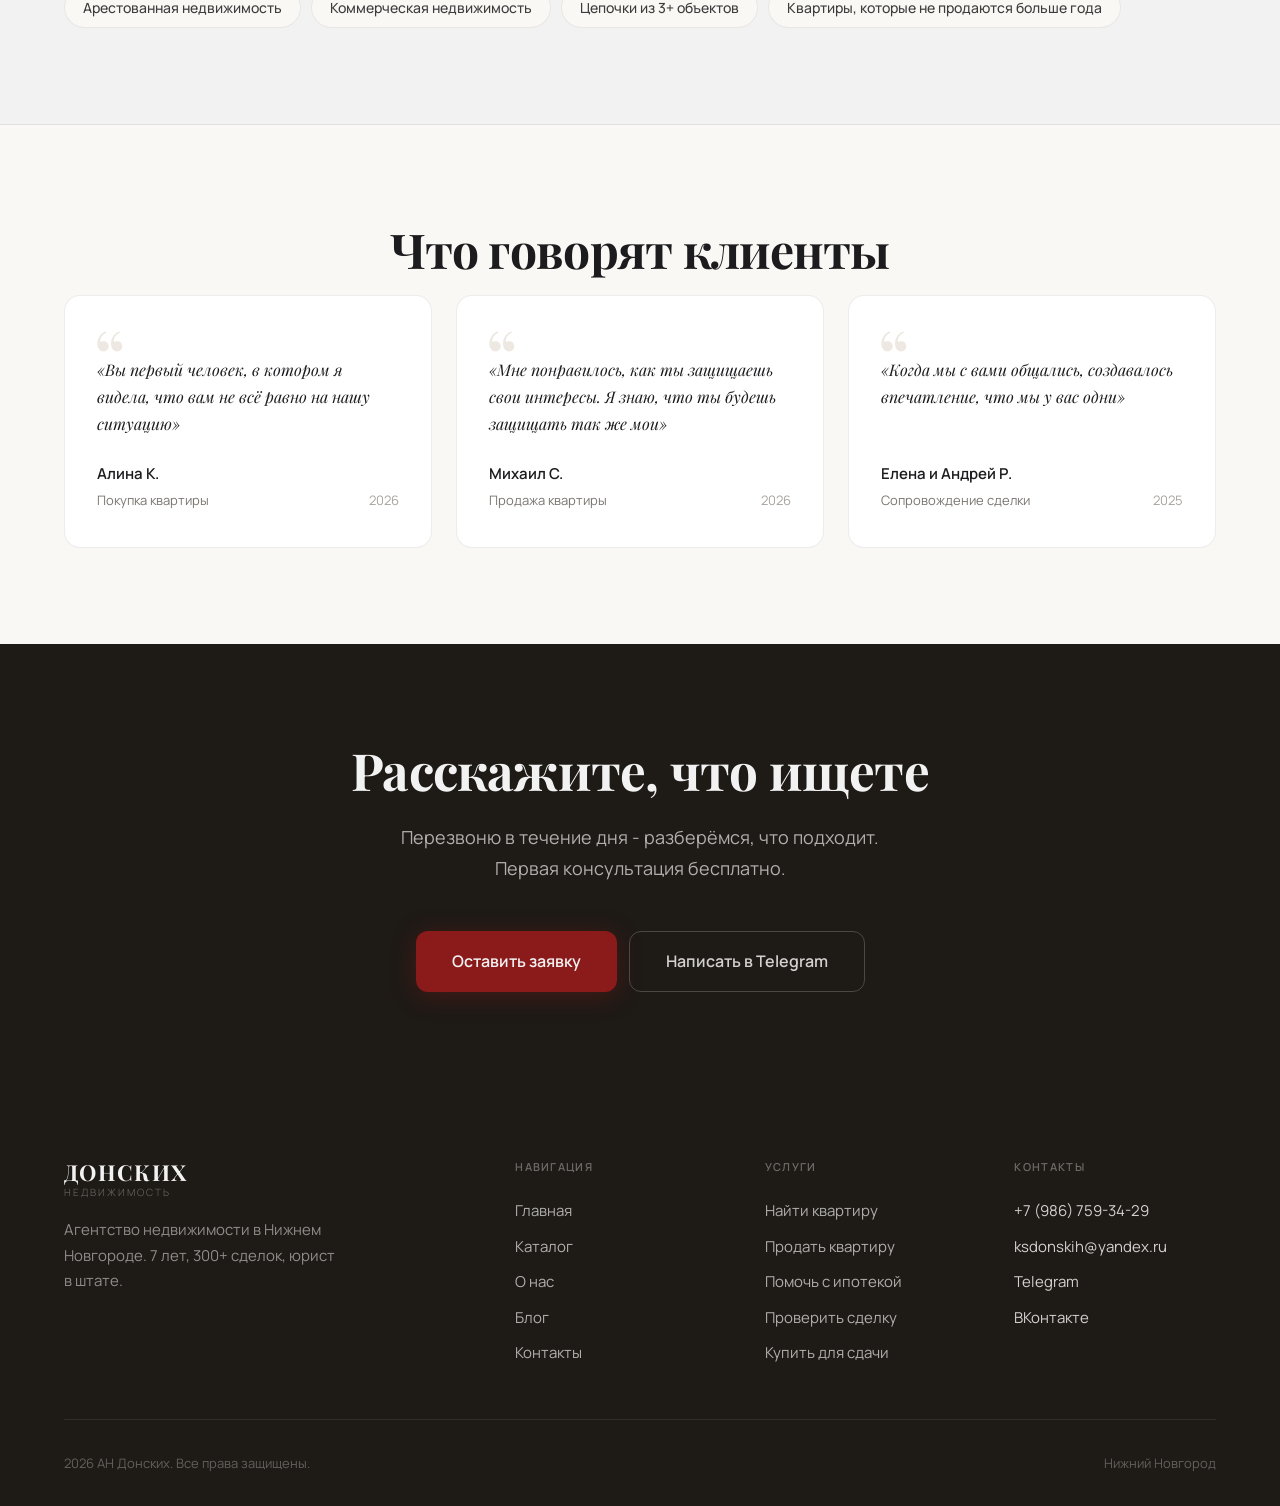
==== commit a59a3740: "SEO: titles/H1/Schema/alt all pages + content fixes (dates, reviews, conversion)" ====
--- a/about.html
+++ b/about.html
@@ -16,7 +16,7 @@
   <meta charset="UTF-8">
   <meta name="viewport" content="width=device-width, initial-scale=1.0">
   <title>О нас - АН Донских, агентство недвижимости в Нижнем Новгороде</title>
-  <meta name="description" content="АН Донских - агентство недвижимости в Нижнем Новгороде. 7 лет опыта основателя, 300+ сделок, юрист в команде. Сложные случаи - наш профиль.">
+  <meta name="description" content="Ксения Донских — риелтор в Нижнем Новгороде с 7-летним опытом и 300+ сделками. Юрист в команде. Берём сложные случаи: маткапитал, опека, обременения. Консультация бесплатно.">
   <link rel="canonical" href="https://donskikh-realty.ru/about.html">
 
   <!-- Favicon -->
@@ -33,27 +33,7 @@
   <link href="https://fonts.googleapis.com/css2?family=Playfair+Display:ital,wght@0,700;0,800;1,400&family=Manrope:wght@300;400;500;600&display=swap" rel="stylesheet">
   <link rel="stylesheet" href="style.css">
 
-  <script type="application/ld+json">
-  {
-    "@context": "https://schema.org",
-    "@type": "RealEstateAgent",
-    "name": "АН Донских",
-    "description": "Агентство недвижимости в Нижнем Новгороде. 7 лет опыта, 300+ сделок, юрист в команде.",
-    "url": "https://donskikh-realty.ru",
-    "telephone": "+79867593429",
-    "email": "ksdonskih@yandex.ru",
-    "address": {
-      "@type": "PostalAddress",
-      "addressLocality": "Нижний Новгород",
-      "addressRegion": "Нижегородская область",
-      "addressCountry": "RU"
-    },
-    "founder": {
-      "@type": "Person",
-      "name": "Ксения Донских"
-    }
-  }
-  </script>
+  <script type="application/ld+json">{"@context":"https://schema.org","@type":"RealEstateAgent","name":"АН Донских","description":"Агентство недвижимости в Нижнем Новгороде. 7 лет опыта, 300+ сделок, юрист в команде. Берём сложные случаи: маткапитал, опека, военные сертификаты, обременения.","url":"https://donskikh-realty.ru","telephone":"+79867593429","email":"ksdonskih@yandex.ru","address":{"@type":"PostalAddress","addressLocality":"Нижний Новгород","addressRegion":"Нижегородская область","addressCountry":"RU"},"openingHours":["Mo-Fr 09:00-20:00","Sa-Su 10:00-18:00"],"sameAs":["https://vk.com/club225062367","https://t.me/XSENIA_DONSKIH"],"founder":{"@type":"Person","name":"Ксения Донских","jobTitle":"Риелтор","worksFor":{"@type":"Organization","name":"АН Донских"}},"numberOfEmployees":{"@type":"QuantitativeValue","minValue":3}}</script>
 
   <style>
     /* --- Цифры агентства - ТЁМНАЯ секция --- */
@@ -408,18 +388,18 @@
           <img src="images/ksenia-5.jpg" alt="Ксения Донских - основатель АН Донских" class="team-card-photo">
           <h3>Ксения Донских</h3>
           <div class="team-card-role">Основатель</div>
-          <p>Основатель агентства. 7 лет на рынке Нижнего Новгорода, 300+ сделок. Член НГСР.</p>
+          <p>Основатель агентства. 7 лет на рынке Нижнего Новгорода, 300+ сделок. Член НГСР (Нижегородский союз риелторов).</p>
         </div>
 
         <div class="team-card reveal stagger-2">
-          <img src="images/team-lawyer.jpg" alt="Юрист АН Донских" class="team-card-photo">
+          <img src="images/team-lawyer.jpg" alt="Юрист АН Донских — юридическое сопровождение сделок с недвижимостью в Нижнем Новгороде" class="team-card-photo">
           <h3>Юрист</h3>
           <div class="team-card-role">Юридическое сопровождение</div>
           <p>Проверяет документы, разбирает сложные ситуации: опека, маткапитал, наследство.</p>
         </div>
 
         <div class="team-card reveal stagger-3">
-          <img src="images/team-agent.jpg" alt="Агент АН Донских" class="team-card-photo">
+          <img src="images/team-agent.jpg" alt="Агенты АН Донских — сопровождение клиентов при покупке и продаже квартир в Нижнем Новгороде" class="team-card-photo">
           <h3>Агенты</h3>
           <div class="team-card-role">Сопровождение клиентов</div>
           <p>Ведут от первого показа до подписания. Один агент - одна сделка.</p>
@@ -432,7 +412,7 @@
   <!-- 5. Как мы ведём сделку - 7 этапов -->
   <section class="section-light">
     <div class="container">
-      <h2 class="section-title reveal">Как устроена каждая сделка</h2>
+      <h2 class="section-title reveal">Как проходит сделка купли-продажи квартиры</h2>
       <div class="process-steps-7">
 
         <div class="process-step-7 reveal stagger-1">
@@ -498,7 +478,7 @@
   <!-- 6. Экспертиза (теги) -->
   <section class="section-white">
     <div class="container">
-      <h2 class="section-title reveal">Сложные случаи - наш профиль</h2>
+      <h2 class="section-title reveal">Сложные сделки с недвижимостью в Нижнем Новгороде</h2>
       <p class="section-subtitle reveal">Если другие риелторы сказали «не возьмёмся» - попробуйте рассказать нам.</p>
       <div class="expertise-tags reveal">
         <span class="expertise-tag">Консульские доверенности США и ЕС</span>
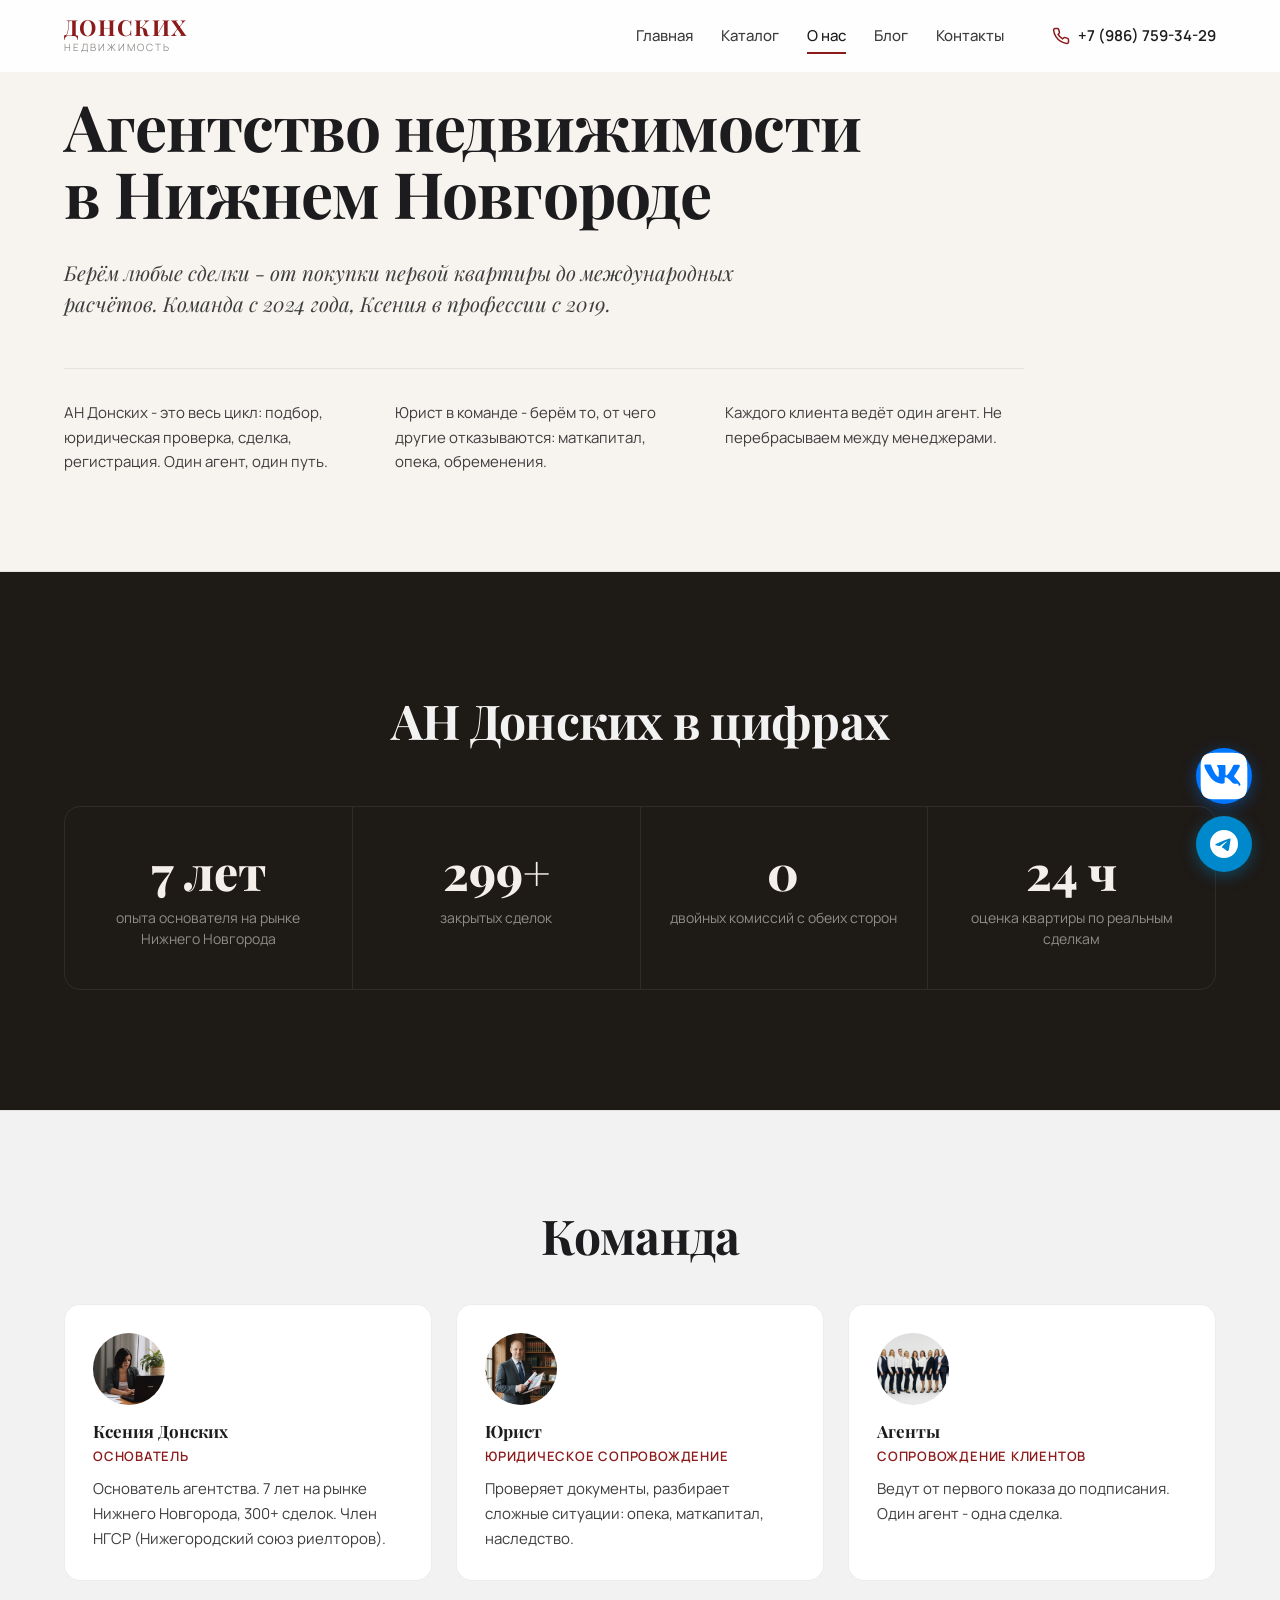
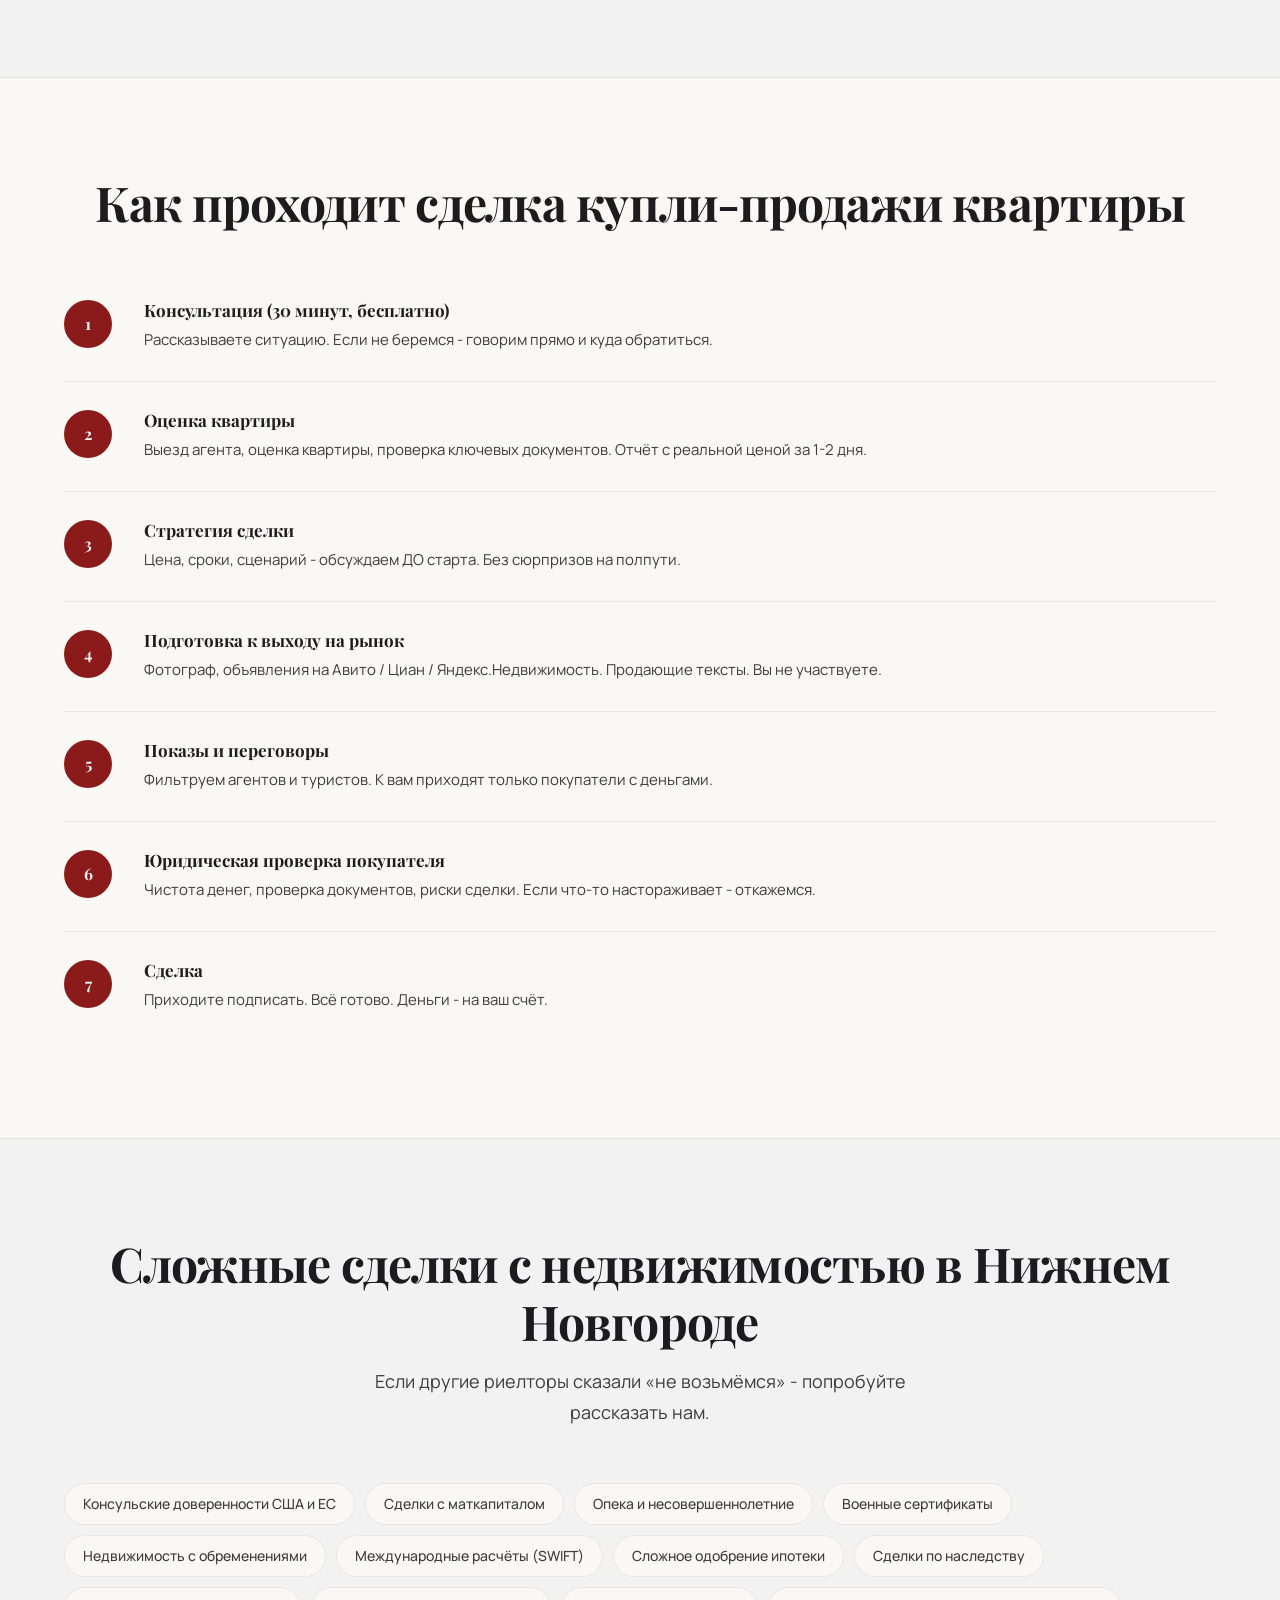
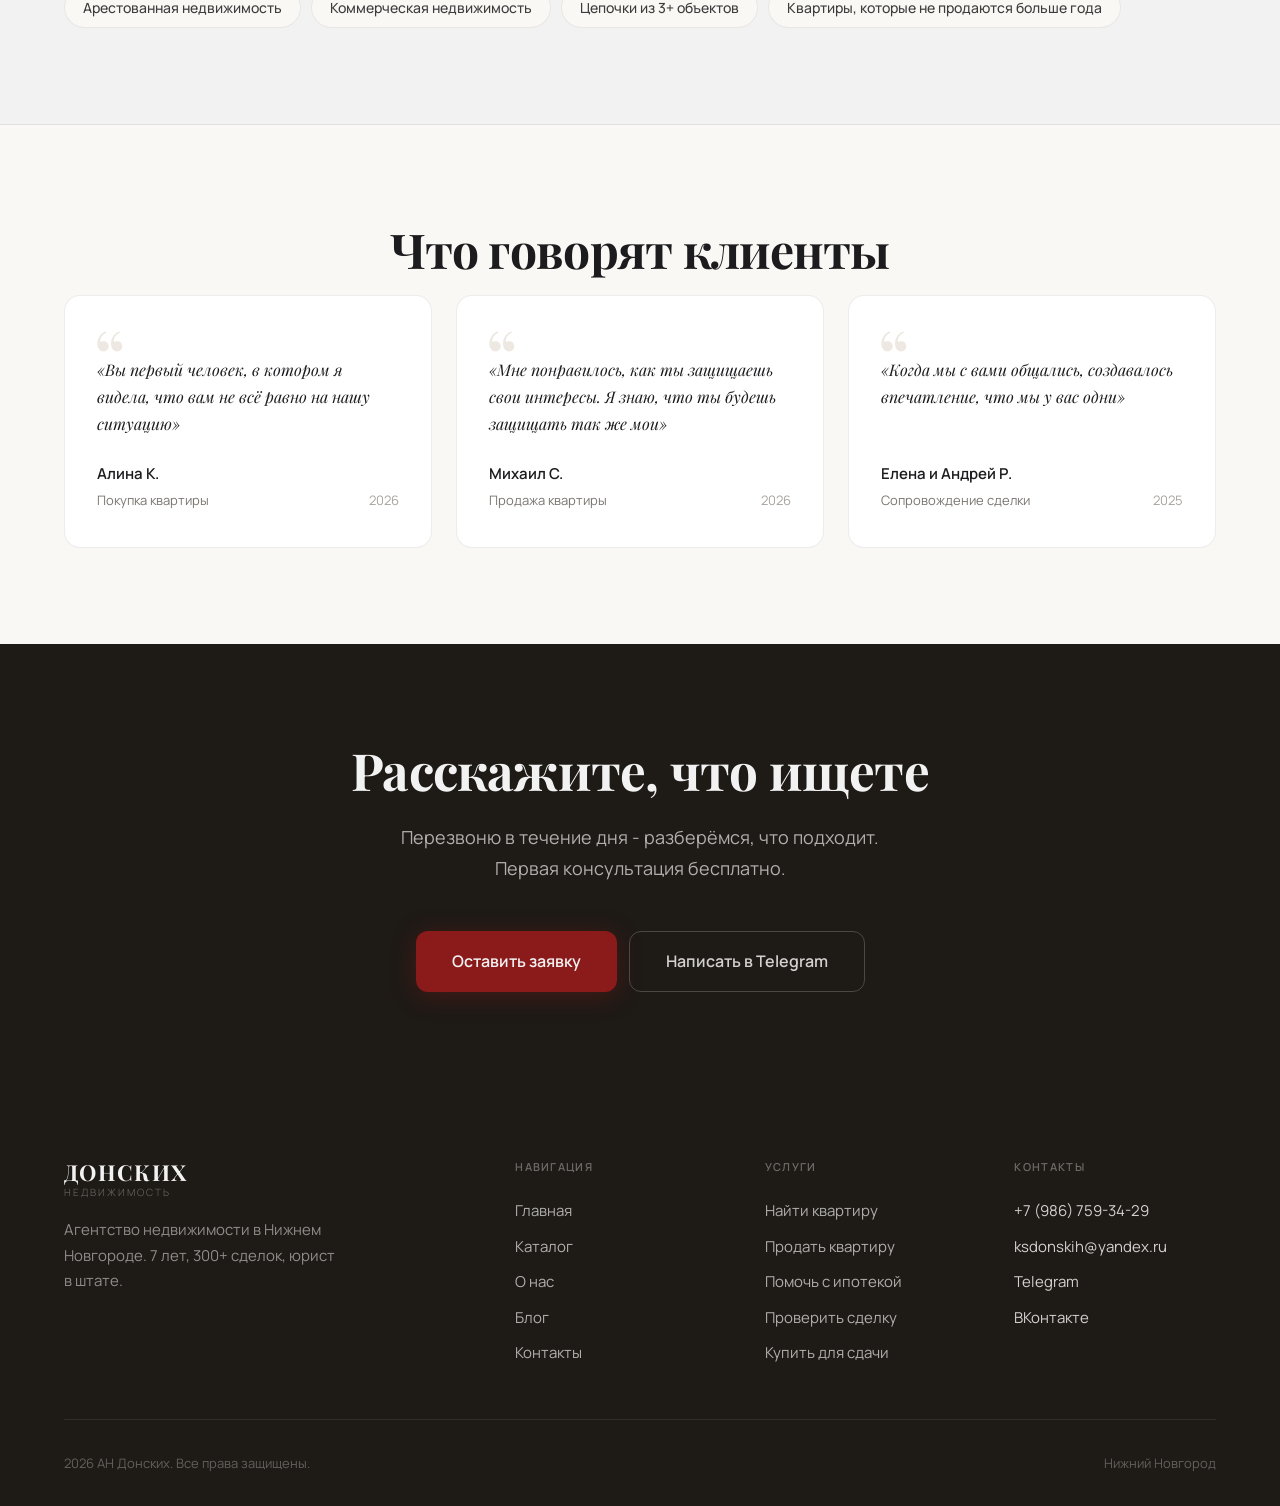
==== commit a9a60a0a: "pre-deploy: replace github.io with donskikh-realty.ru, update sitemap" ====
--- a/about.html
+++ b/about.html
@@ -25,7 +25,7 @@
   <meta property="og:type" content="website">
   <meta property="og:title" content="О нас - АН Донских, агентство недвижимости в Нижнем Новгороде">
   <meta property="og:description" content="7 лет опыта, 300+ сделок, юрист в команде. Один агент до ключей. Без двойных комиссий.">
-  <meta property="og:image" content="https://katrinfelix.github.io/donskikh-realty/images/hero-poster.jpg">
+  <meta property="og:image" content="https://donskikh-realty.ru/images/hero-poster.jpg">
   <meta property="og:locale" content="ru_RU">
 
   <link rel="preconnect" href="https://fonts.googleapis.com">
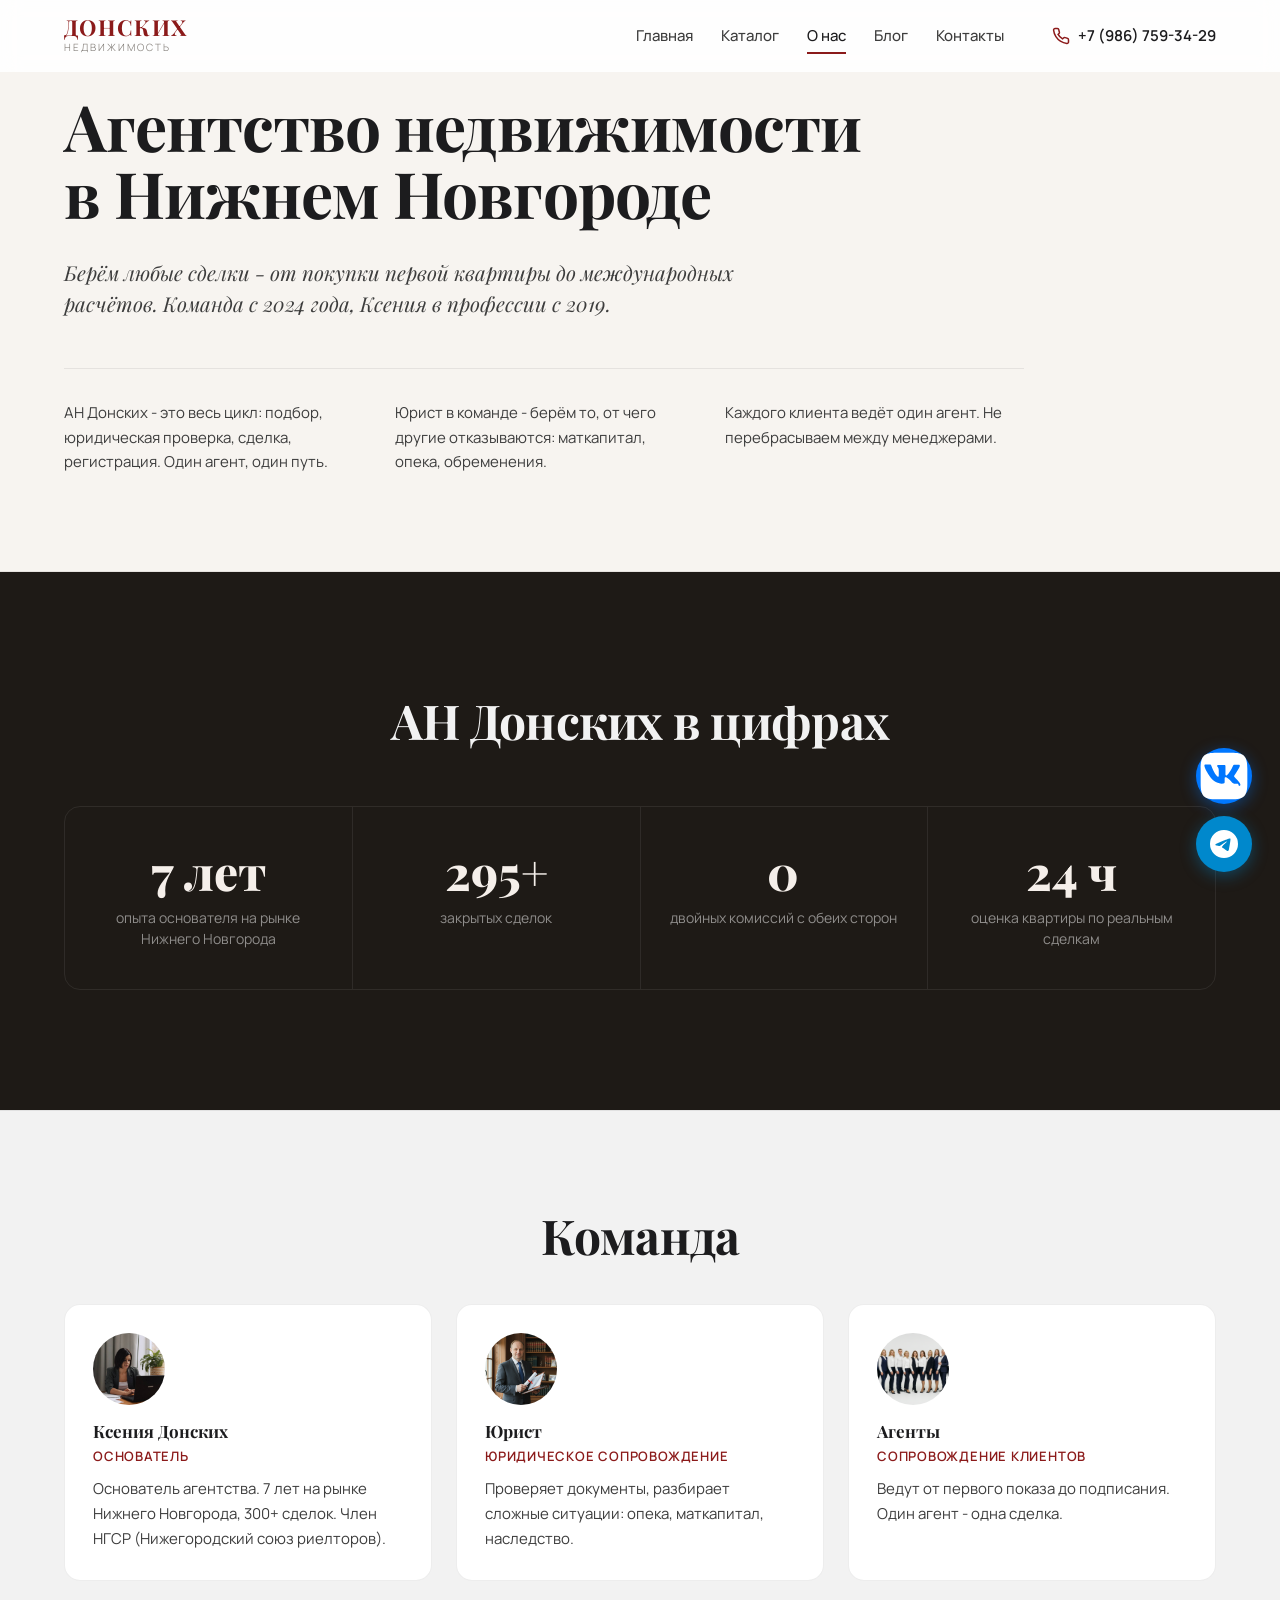
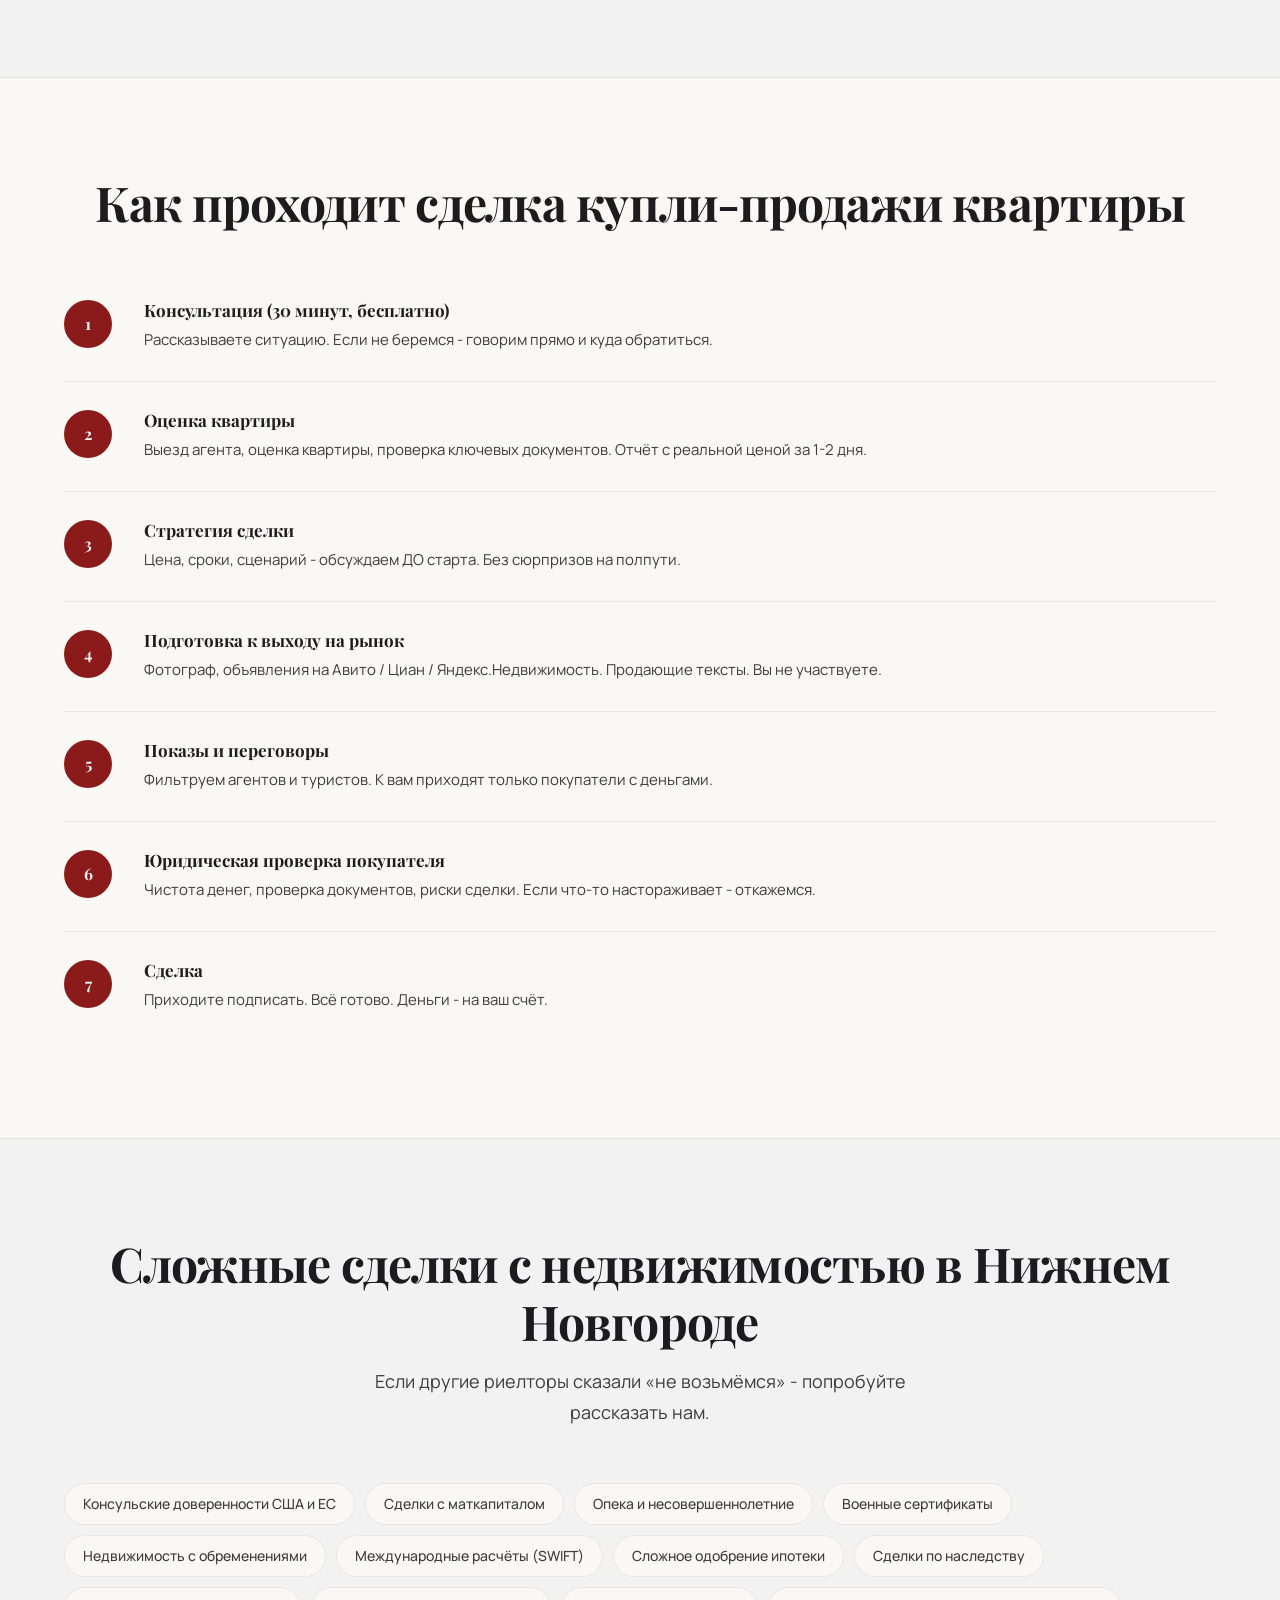
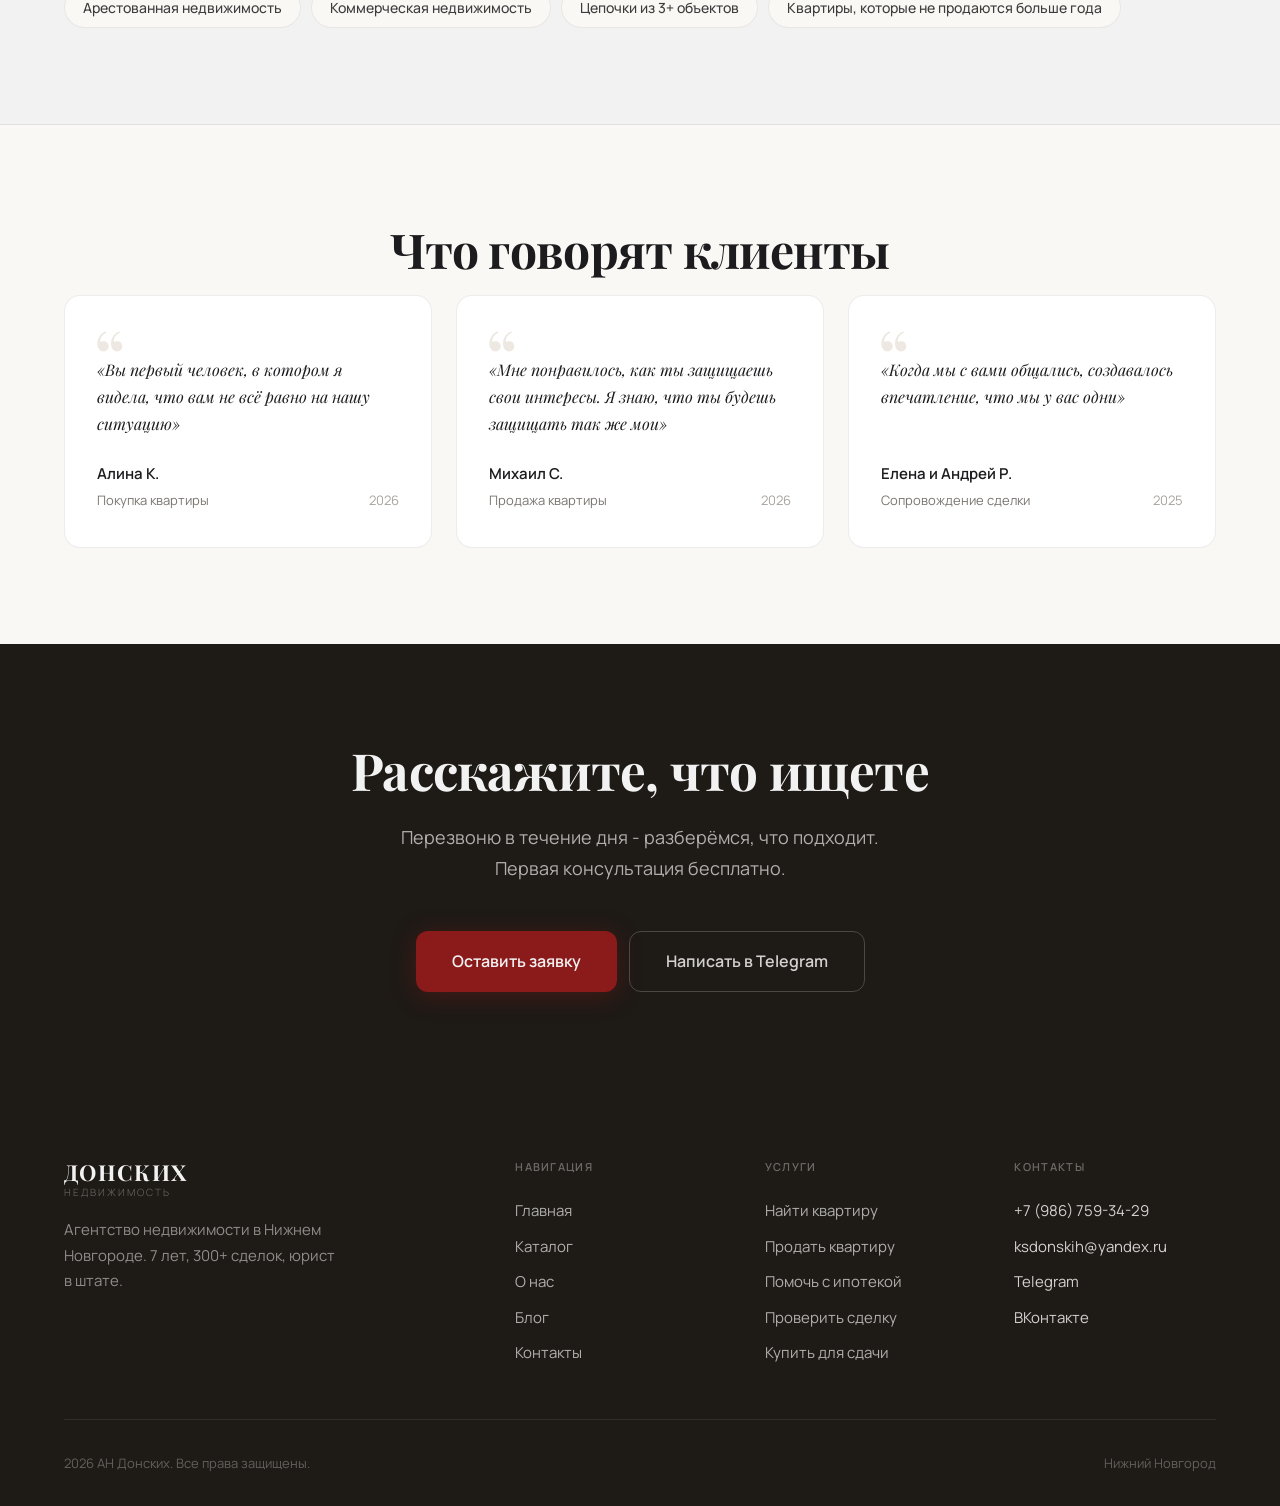
==== commit 50de25b9: "fix domain: donskikh-realty.ru → donreal.ru, add og:site_name all pages" ====
--- a/about.html
+++ b/about.html
@@ -17,15 +17,16 @@
   <meta name="viewport" content="width=device-width, initial-scale=1.0">
   <title>О нас - АН Донских, агентство недвижимости в Нижнем Новгороде</title>
   <meta name="description" content="Ксения Донских — риелтор в Нижнем Новгороде с 7-летним опытом и 300+ сделками. Юрист в команде. Берём сложные случаи: маткапитал, опека, обременения. Консультация бесплатно.">
-  <link rel="canonical" href="https://donskikh-realty.ru/about.html">
+  <link rel="canonical" href="https://donreal.ru/about.html">
 
   <!-- Favicon -->
   <link rel="icon" href="data:image/svg+xml,<svg xmlns='http://www.w3.org/2000/svg' viewBox='0 0 100 100'><rect width='100' height='100' rx='16' fill='%238B1A1A'/><text x='50' y='50' dy='.35em' font-size='64' font-family='Georgia,serif' fill='white' text-anchor='middle'>Д</text></svg>">
 
+  <meta property="og:site_name" content="АН Донских">
   <meta property="og:type" content="website">
   <meta property="og:title" content="О нас - АН Донских, агентство недвижимости в Нижнем Новгороде">
   <meta property="og:description" content="7 лет опыта, 300+ сделок, юрист в команде. Один агент до ключей. Без двойных комиссий.">
-  <meta property="og:image" content="https://donskikh-realty.ru/images/hero-poster.jpg">
+  <meta property="og:image" content="https://donreal.ru/images/hero-poster.jpg">
   <meta property="og:locale" content="ru_RU">
 
   <link rel="preconnect" href="https://fonts.googleapis.com">
@@ -33,7 +34,7 @@
   <link href="https://fonts.googleapis.com/css2?family=Playfair+Display:ital,wght@0,700;0,800;1,400&family=Manrope:wght@300;400;500;600&display=swap" rel="stylesheet">
   <link rel="stylesheet" href="style.css">
 
-  <script type="application/ld+json">{"@context":"https://schema.org","@type":"RealEstateAgent","name":"АН Донских","description":"Агентство недвижимости в Нижнем Новгороде. 7 лет опыта, 300+ сделок, юрист в команде. Берём сложные случаи: маткапитал, опека, военные сертификаты, обременения.","url":"https://donskikh-realty.ru","telephone":"+79867593429","email":"ksdonskih@yandex.ru","address":{"@type":"PostalAddress","addressLocality":"Нижний Новгород","addressRegion":"Нижегородская область","addressCountry":"RU"},"openingHours":["Mo-Fr 09:00-20:00","Sa-Su 10:00-18:00"],"sameAs":["https://vk.com/club225062367","https://t.me/XSENIA_DONSKIH"],"founder":{"@type":"Person","name":"Ксения Донских","jobTitle":"Риелтор","worksFor":{"@type":"Organization","name":"АН Донских"}},"numberOfEmployees":{"@type":"QuantitativeValue","minValue":3}}</script>
+  <script type="application/ld+json">{"@context":"https://schema.org","@type":"RealEstateAgent","name":"АН Донских","description":"Агентство недвижимости в Нижнем Новгороде. 7 лет опыта, 300+ сделок, юрист в команде. Берём сложные случаи: маткапитал, опека, военные сертификаты, обременения.","url":"https://donreal.ru","telephone":"+79867593429","email":"ksdonskih@yandex.ru","address":{"@type":"PostalAddress","addressLocality":"Нижний Новгород","addressRegion":"Нижегородская область","addressCountry":"RU"},"openingHours":["Mo-Fr 09:00-20:00","Sa-Su 10:00-18:00"],"sameAs":["https://vk.com/club225062367","https://t.me/XSENIA_DONSKIH"],"founder":{"@type":"Person","name":"Ксения Донских","jobTitle":"Риелтор","worksFor":{"@type":"Organization","name":"АН Донских"}},"numberOfEmployees":{"@type":"QuantitativeValue","minValue":3}}</script>
 
   <style>
     /* --- Цифры агентства - ТЁМНАЯ секция --- */
